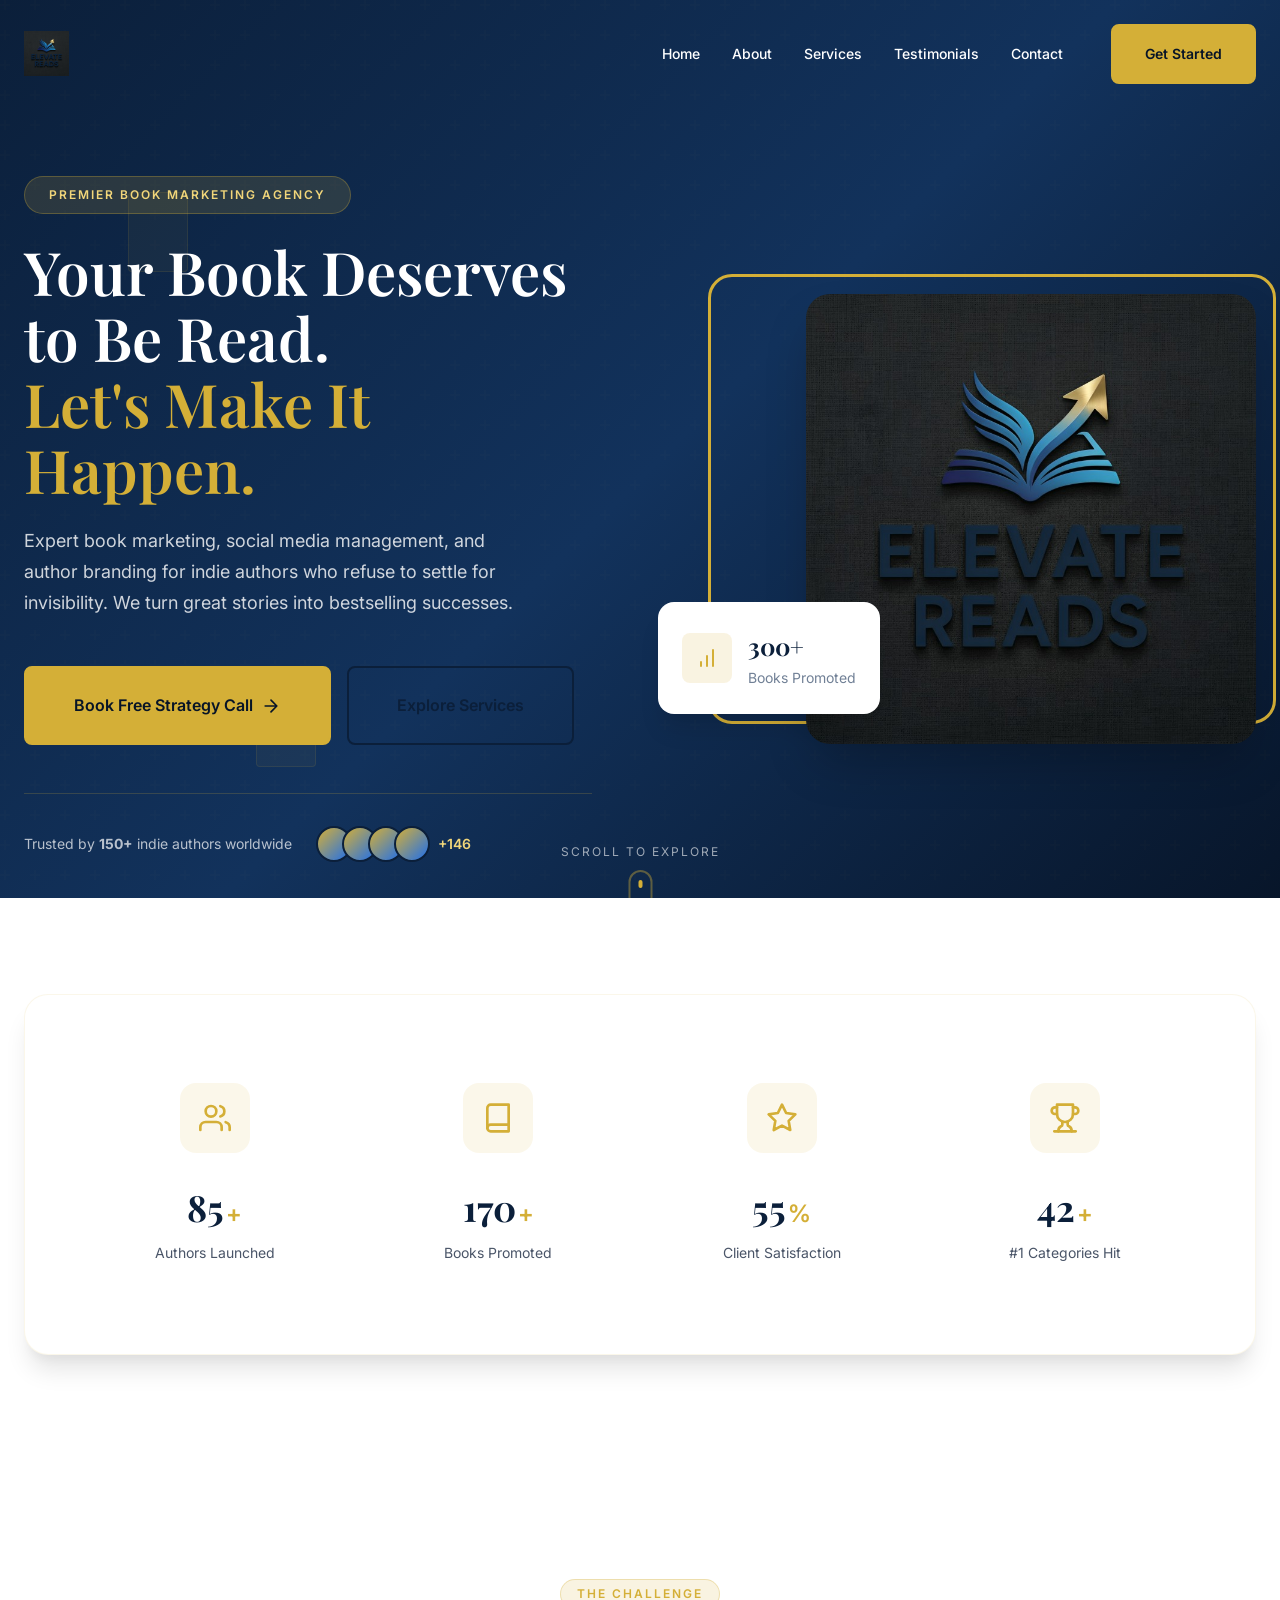
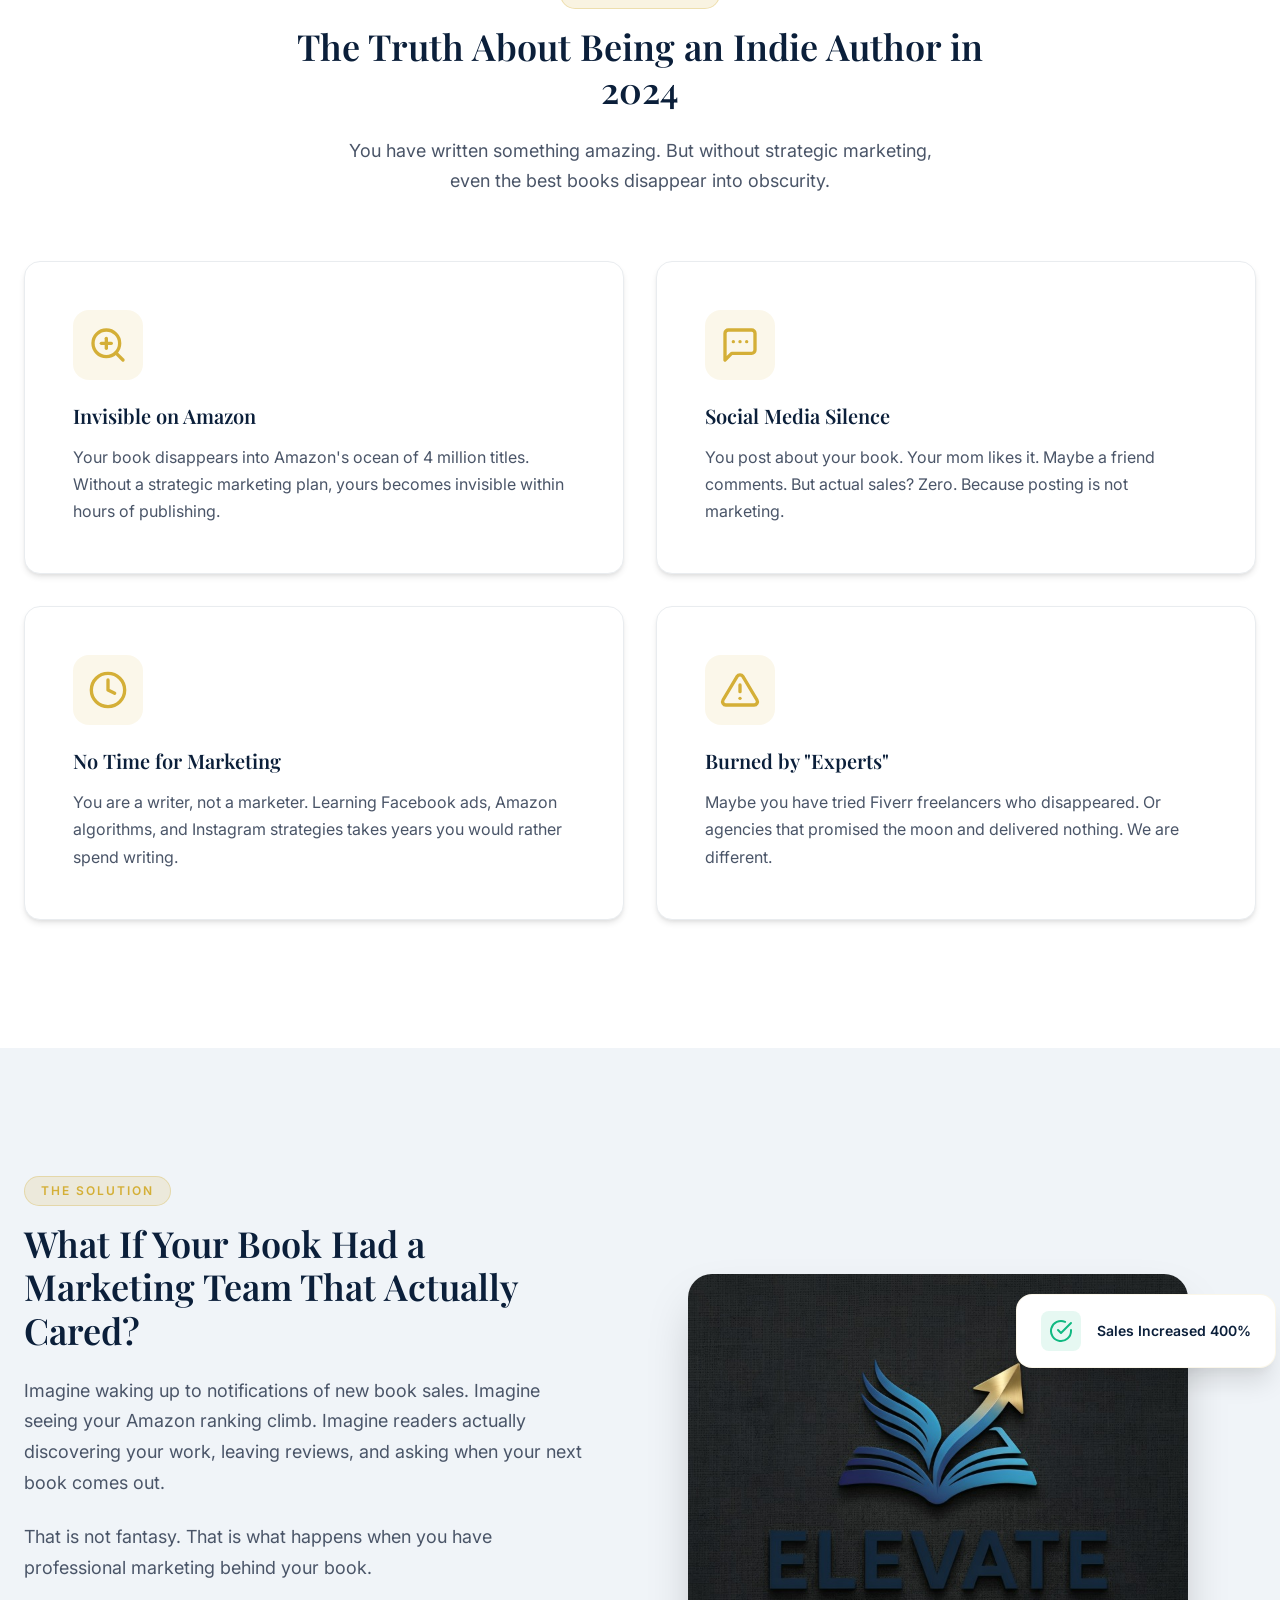
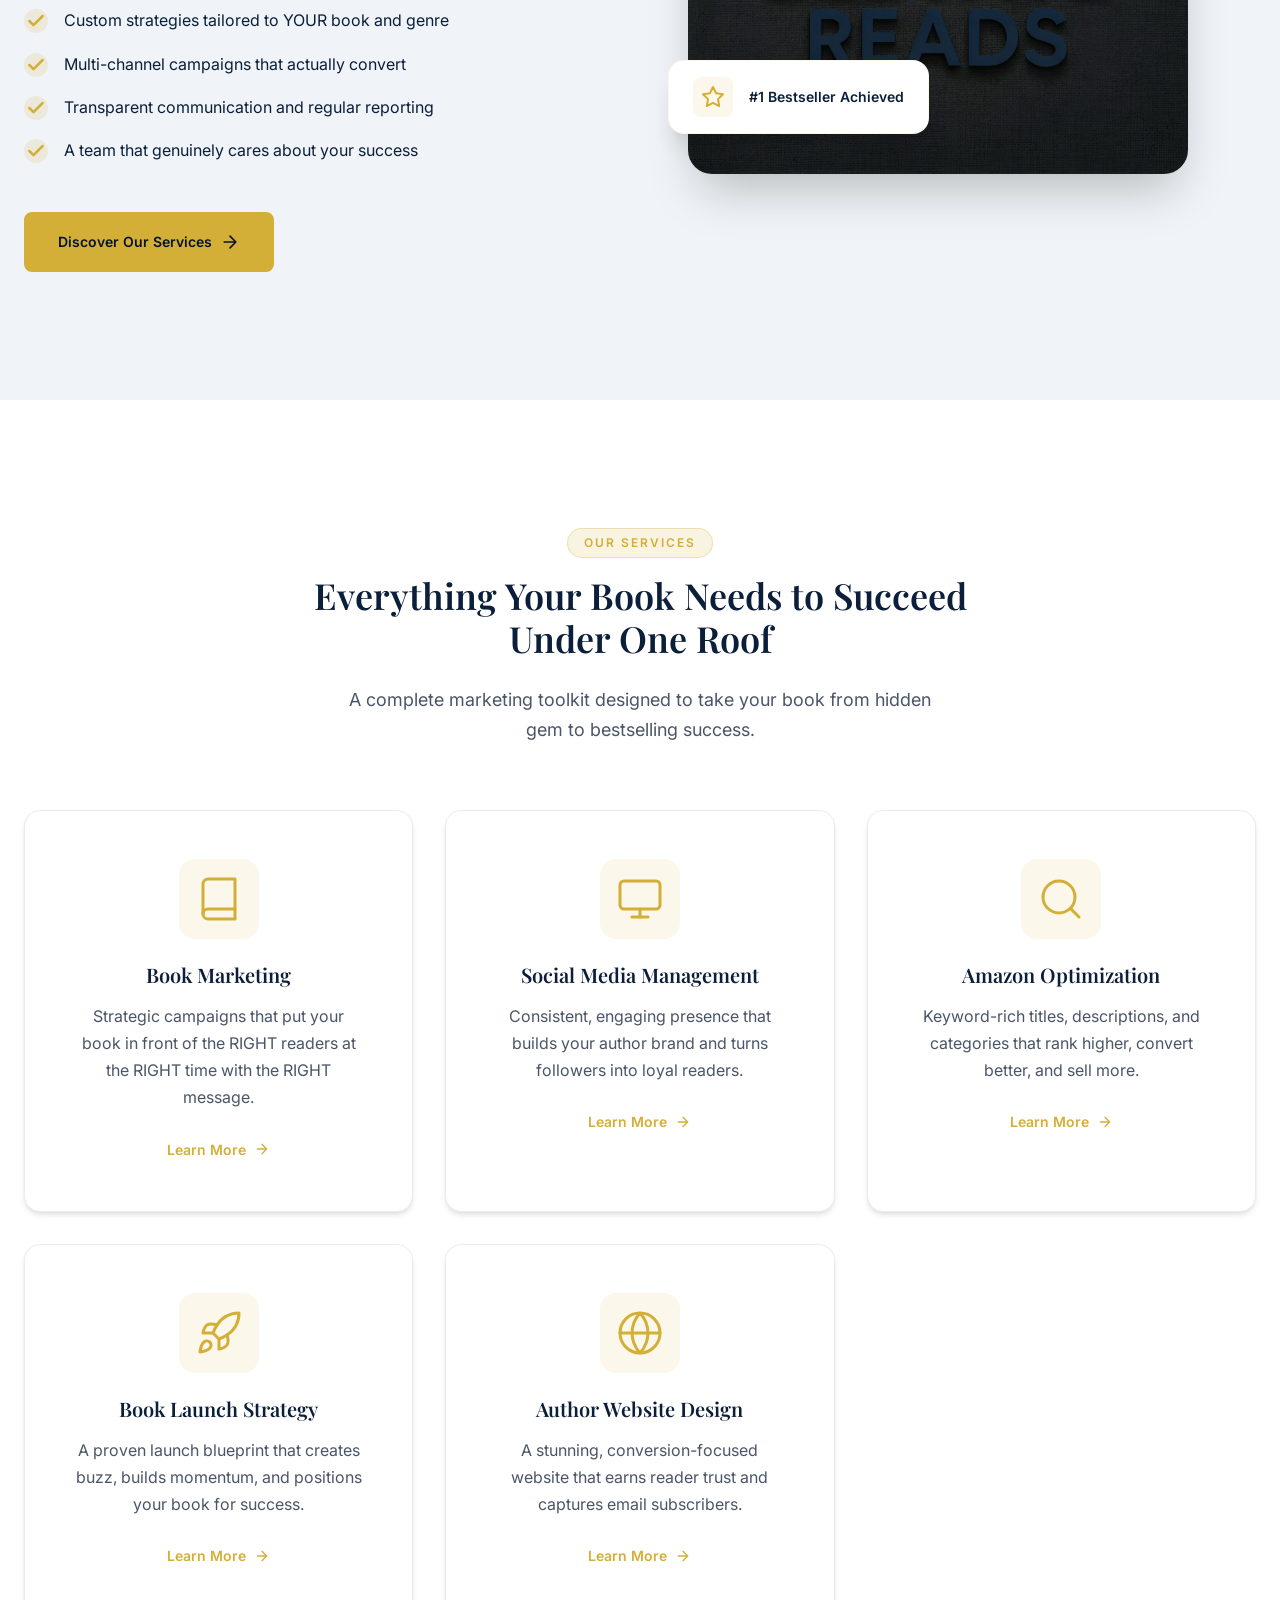
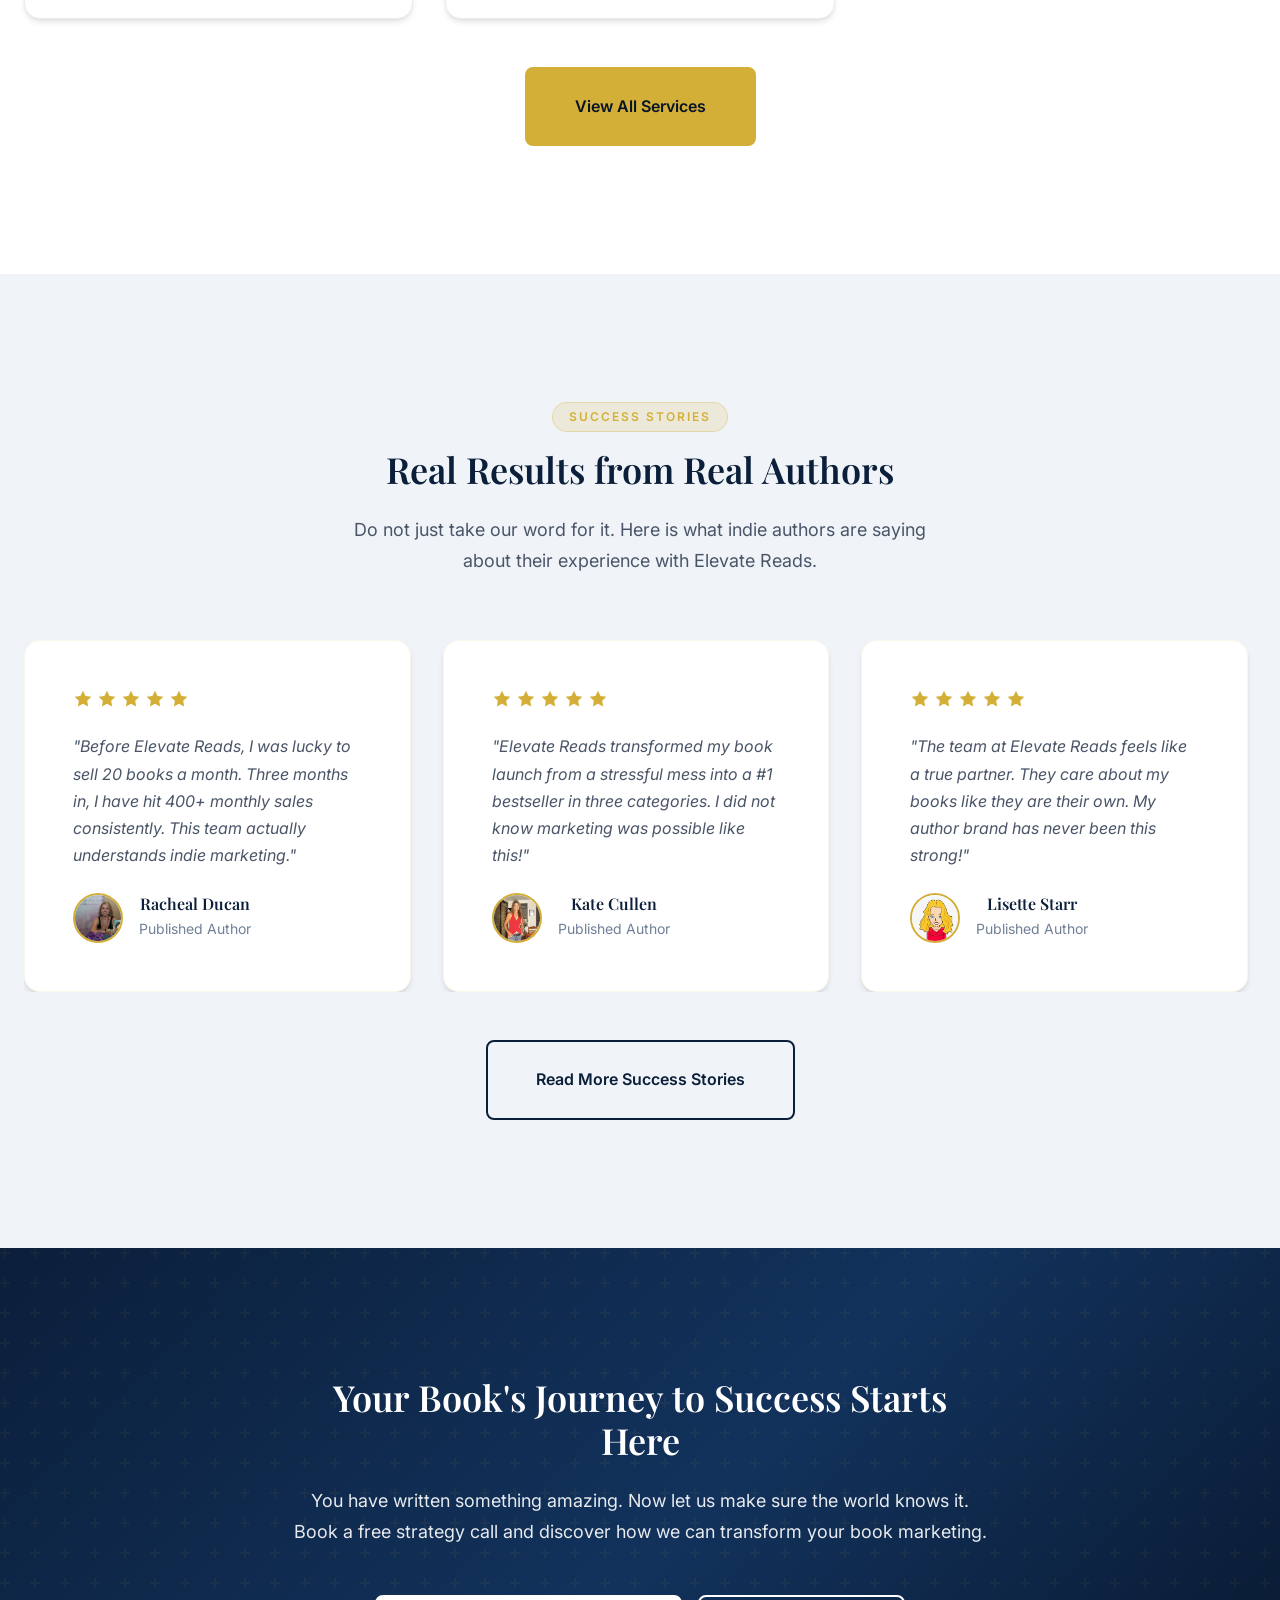
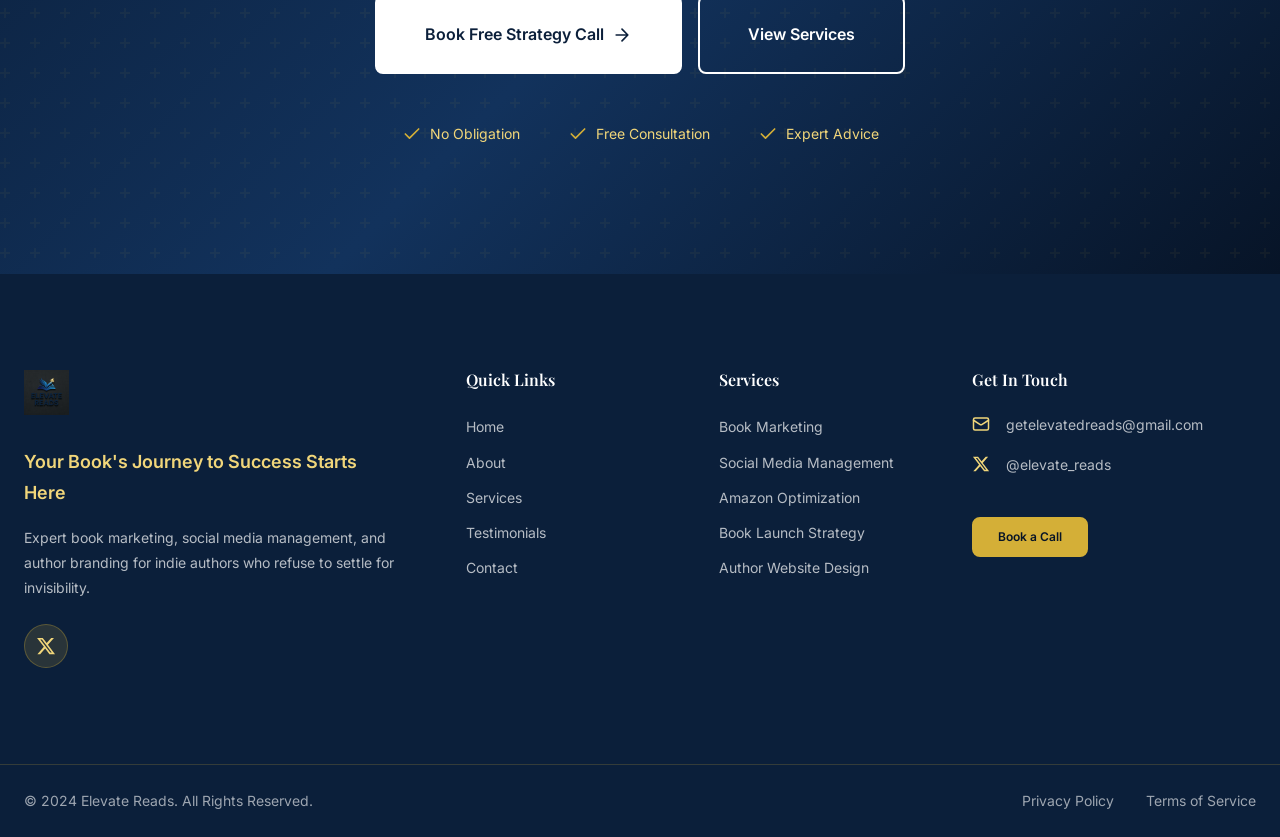
==== index.html @ ebb6717f "Add files via upload" ====
<!DOCTYPE html>
<html lang="en">
<head>
    <meta charset="UTF-8">
    <meta name="viewport" content="width=device-width, initial-scale=1.0">
    <meta name="description" content="Elevate Reads - Expert book marketing, social media management, and author branding for indie authors who refuse to settle for invisibility.">
    <meta name="keywords" content="book marketing, indie authors, author branding, book launch, Amazon optimization, social media for authors">
    <meta name="author" content="Elevate Reads">
    <meta property="og:title" content="Elevate Reads - Your Book Deserves to Be Read">
    <meta property="og:description" content="Expert book marketing services for indie authors. Transform your book from hidden gem to bestseller.">
    <meta property="og:type" content="website">
    <meta property="og:url" content="https://elevatereads.com">
    <title>Elevate Reads | Book Marketing for Indie Authors</title>
    <link rel="icon" type="image/x-icon" href="images/favicon.ico">
    <link rel="preconnect" href="https://fonts.googleapis.com">
    <link rel="preconnect" href="https://fonts.gstatic.com" crossorigin>
    <link href="https://fonts.googleapis.com/css2?family=Playfair+Display:wght@400;500;600;700&family=Inter:wght@300;400;500;600;700&display=swap" rel="stylesheet">
    <link href="https://unpkg.com/aos@2.3.1/dist/aos.css" rel="stylesheet">
    <link rel="stylesheet" href="css/styles.css">
</head>
<body>
    <!-- Preloader -->
    <div class="preloader" id="preloader">
        <div class="preloader-content">
            <div class="preloader-logo">
                <img src="images/ELEVATE_READS.png" alt="Elevate Reads">
            </div>
            <div class="preloader-spinner"></div>
            <p class="preloader-text">Elevating Your Story...</p>
        </div>
    </div>

    <!-- Navigation -->
    <nav class="navbar" id="navbar">
        <div class="nav-container">
            <a href="index.html" class="nav-logo">
                <img src="images/ELEVATE_READS.png" alt="Elevate Reads Logo">
            </a>
            <button class="nav-toggle" id="navToggle" aria-label="Toggle navigation">
                <span class="hamburger"></span>
            </button>
            <ul class="nav-menu" id="navMenu">
                <li class="nav-item"><a href="index.html" class="nav-link active">Home</a></li>
                <li class="nav-item"><a href="about.html" class="nav-link">About</a></li>
                <li class="nav-item"><a href="services.html" class="nav-link">Services</a></li>
                <li class="nav-item"><a href="testimonials.html" class="nav-link">Testimonials</a></li>
                <li class="nav-item"><a href="contact.html" class="nav-link">Contact</a></li>
                <li class="nav-item nav-cta">
                    <a href="contact.html" class="btn btn-primary">Get Started</a>
                </li>
            </ul>
        </div>
    </nav>

    <!-- Hero Section -->
    <section class="hero" id="hero">
        <div class="hero-background">
            <div class="hero-overlay"></div>
            <div class="floating-books">
                <div class="floating-book book-1"></div>
                <div class="floating-book book-2"></div>
                <div class="floating-book book-3"></div>
            </div>
        </div>
        <div class="container">
            <div class="hero-content">
                <div class="hero-text" data-aos="fade-right" data-aos-duration="1000">
                    <span class="hero-badge">Premier Book Marketing Agency</span>
                    <h1 class="hero-title">Your Book Deserves to Be Read.<br><span class="highlight">Let's Make It Happen.</span></h1>
                    <p class="hero-subtitle">Expert book marketing, social media management, and author branding for indie authors who refuse to settle for invisibility. We turn great stories into bestselling successes.</p>
                    <div class="hero-cta">
                        <a href="contact.html" class="btn btn-primary btn-lg">
                            <span>Book Free Strategy Call</span>
                            <svg xmlns="http://www.w3.org/2000/svg" width="20" height="20" viewBox="0 0 24 24" fill="none" stroke="currentColor" stroke-width="2" stroke-linecap="round" stroke-linejoin="round"><path d="M5 12h14M12 5l7 7-7 7"/></svg>
                        </a>
                        <a href="services.html" class="btn btn-outline btn-lg">Explore Services</a>
                    </div>
                    <div class="hero-trust">
                        <p>Trusted by <strong>150+</strong> indie authors worldwide</p>
                        <div class="trust-avatars">
                            <div class="trust-avatar"></div>
                            <div class="trust-avatar"></div>
                            <div class="trust-avatar"></div>
                            <div class="trust-avatar"></div>
                            <span class="trust-count">+146</span>
                        </div>
                    </div>
                </div>
                <div class="hero-image" data-aos="fade-left" data-aos-duration="1000" data-aos-delay="200">
                    <div class="hero-image-wrapper">
                        <img src="images/founder.jpg" alt="Elevate Reads Founder" class="founder-img">
                        <div class="hero-image-decoration"></div>
                        <div class="hero-stats-card">
                            <div class="stat-icon">
                                <svg xmlns="http://www.w3.org/2000/svg" width="24" height="24" viewBox="0 0 24 24" fill="none" stroke="currentColor" stroke-width="2" stroke-linecap="round" stroke-linejoin="round"><path d="M12 20V10M18 20V4M6 20v-4"/></svg>
                            </div>
                            <div class="stat-content">
                                <span class="stat-number">300+</span>
                                <span class="stat-label">Books Promoted</span>
                            </div>
                        </div>
                    </div>
                </div>
            </div>
        </div>
        <div class="hero-scroll">
            <a href="#stats" class="scroll-indicator">
                <span>Scroll to explore</span>
                <div class="scroll-arrow"></div>
            </a>
        </div>
    </section>

    <!-- Stats Section -->
    <section class="stats-section" id="stats">
        <div class="container">
            <div class="stats-grid">
                <div class="stat-item" data-aos="fade-up" data-aos-delay="0">
                    <div class="stat-icon-wrapper">
                        <svg xmlns="http://www.w3.org/2000/svg" width="32" height="32" viewBox="0 0 24 24" fill="none" stroke="currentColor" stroke-width="2" stroke-linecap="round" stroke-linejoin="round"><path d="M17 21v-2a4 4 0 0 0-4-4H5a4 4 0 0 0-4 4v2"></path><circle cx="9" cy="7" r="4"></circle><path d="M23 21v-2a4 4 0 0 0-3-3.87"></path><path d="M16 3.13a4 4 0 0 1 0 7.75"></path></svg>
                    </div>
                    <div class="stat-number-wrapper">
                        <span class="stat-number" data-count="150">0</span>
                        <span class="stat-suffix">+</span>
                    </div>
                    <span class="stat-label">Authors Launched</span>
                </div>
                <div class="stat-item" data-aos="fade-up" data-aos-delay="100">
                    <div class="stat-icon-wrapper">
                        <svg xmlns="http://www.w3.org/2000/svg" width="32" height="32" viewBox="0 0 24 24" fill="none" stroke="currentColor" stroke-width="2" stroke-linecap="round" stroke-linejoin="round"><path d="M4 19.5A2.5 2.5 0 0 1 6.5 17H20"></path><path d="M6.5 2H20v20H6.5A2.5 2.5 0 0 1 4 19.5v-15A2.5 2.5 0 0 1 6.5 2z"></path></svg>
                    </div>
                    <div class="stat-number-wrapper">
                        <span class="stat-number" data-count="300">0</span>
                        <span class="stat-suffix">+</span>
                    </div>
                    <span class="stat-label">Books Promoted</span>
                </div>
                <div class="stat-item" data-aos="fade-up" data-aos-delay="200">
                    <div class="stat-icon-wrapper">
                        <svg xmlns="http://www.w3.org/2000/svg" width="32" height="32" viewBox="0 0 24 24" fill="none" stroke="currentColor" stroke-width="2" stroke-linecap="round" stroke-linejoin="round"><polygon points="12 2 15.09 8.26 22 9.27 17 14.14 18.18 21.02 12 17.77 5.82 21.02 7 14.14 2 9.27 8.91 8.26 12 2"></polygon></svg>
                    </div>
                    <div class="stat-number-wrapper">
                        <span class="stat-number" data-count="98">0</span>
                        <span class="stat-suffix">%</span>
                    </div>
                    <span class="stat-label">Client Satisfaction</span>
                </div>
                <div class="stat-item" data-aos="fade-up" data-aos-delay="300">
                    <div class="stat-icon-wrapper">
                        <svg xmlns="http://www.w3.org/2000/svg" width="32" height="32" viewBox="0 0 24 24" fill="none" stroke="currentColor" stroke-width="2" stroke-linecap="round" stroke-linejoin="round"><path d="M6 9H4.5a2.5 2.5 0 0 1 0-5H6"></path><path d="M18 9h1.5a2.5 2.5 0 0 0 0-5H18"></path><path d="M4 22h16"></path><path d="M10 14.66V17c0 .55-.47.98-.97 1.21C7.85 18.75 7 20.24 7 22"></path><path d="M14 14.66V17c0 .55.47.98.97 1.21C16.15 18.75 17 20.24 17 22"></path><path d="M18 2H6v7a6 6 0 0 0 12 0V2Z"></path></svg>
                    </div>
                    <div class="stat-number-wrapper">
                        <span class="stat-number" data-count="75">0</span>
                        <span class="stat-suffix">+</span>
                    </div>
                    <span class="stat-label">#1 Categories Hit</span>
                </div>
            </div>
        </div>
    </section>

    <!-- Problem Section -->
    <section class="problem-section section-padding">
        <div class="container">
            <div class="section-header centered" data-aos="fade-up">
                <span class="section-badge">The Challenge</span>
                <h2 class="section-title">The Truth About Being an Indie Author in 2024</h2>
                <p class="section-subtitle">You have written something amazing. But without strategic marketing, even the best books disappear into obscurity.</p>
            </div>
            <div class="problems-grid">
                <div class="problem-card" data-aos="fade-up" data-aos-delay="0">
                    <div class="problem-icon">
                        <svg xmlns="http://www.w3.org/2000/svg" width="40" height="40" viewBox="0 0 24 24" fill="none" stroke="currentColor" stroke-width="2" stroke-linecap="round" stroke-linejoin="round"><circle cx="11" cy="11" r="8"></circle><path d="m21 21-4.3-4.3"></path><path d="M11 8v6"></path><path d="M8 11h6"></path></svg>
                    </div>
                    <h3>Invisible on Amazon</h3>
                    <p>Your book disappears into Amazon's ocean of 4 million titles. Without a strategic marketing plan, yours becomes invisible within hours of publishing.</p>
                </div>
                <div class="problem-card" data-aos="fade-up" data-aos-delay="100">
                    <div class="problem-icon">
                        <svg xmlns="http://www.w3.org/2000/svg" width="40" height="40" viewBox="0 0 24 24" fill="none" stroke="currentColor" stroke-width="2" stroke-linecap="round" stroke-linejoin="round"><path d="M21 15a2 2 0 0 1-2 2H7l-4 4V5a2 2 0 0 1 2-2h14a2 2 0 0 1 2 2z"></path><path d="M8 10h.01"></path><path d="M12 10h.01"></path><path d="M16 10h.01"></path></svg>
                    </div>
                    <h3>Social Media Silence</h3>
                    <p>You post about your book. Your mom likes it. Maybe a friend comments. But actual sales? Zero. Because posting is not marketing.</p>
                </div>
                <div class="problem-card" data-aos="fade-up" data-aos-delay="200">
                    <div class="problem-icon">
                        <svg xmlns="http://www.w3.org/2000/svg" width="40" height="40" viewBox="0 0 24 24" fill="none" stroke="currentColor" stroke-width="2" stroke-linecap="round" stroke-linejoin="round"><circle cx="12" cy="12" r="10"></circle><polyline points="12 6 12 12 16 14"></polyline></svg>
                    </div>
                    <h3>No Time for Marketing</h3>
                    <p>You are a writer, not a marketer. Learning Facebook ads, Amazon algorithms, and Instagram strategies takes years you would rather spend writing.</p>
                </div>
                <div class="problem-card" data-aos="fade-up" data-aos-delay="300">
                    <div class="problem-icon">
                        <svg xmlns="http://www.w3.org/2000/svg" width="40" height="40" viewBox="0 0 24 24" fill="none" stroke="currentColor" stroke-width="2" stroke-linecap="round" stroke-linejoin="round"><path d="M10.29 3.86 1.82 18a2 2 0 0 0 1.71 3h16.94a2 2 0 0 0 1.71-3L13.71 3.86a2 2 0 0 0-3.42 0z"></path><line x1="12" y1="9" x2="12" y2="13"></line><line x1="12" y1="17" x2="12.01" y2="17"></line></svg>
                    </div>
                    <h3>Burned by "Experts"</h3>
                    <p>Maybe you have tried Fiverr freelancers who disappeared. Or agencies that promised the moon and delivered nothing. We are different.</p>
                </div>
            </div>
        </div>
    </section>

    <!-- Solution Section -->
    <section class="solution-section section-padding">
        <div class="container">
            <div class="solution-wrapper">
                <div class="solution-content" data-aos="fade-right">
                    <span class="section-badge">The Solution</span>
                    <h2 class="section-title">What If Your Book Had a Marketing Team That Actually Cared?</h2>
                    <p class="solution-text">Imagine waking up to notifications of new book sales. Imagine seeing your Amazon ranking climb. Imagine readers actually discovering your work, leaving reviews, and asking when your next book comes out.</p>
                    <p class="solution-text">That is not fantasy. That is what happens when you have professional marketing behind your book.</p>
                    <ul class="solution-list">
                        <li>
                            <span class="check-icon">
                                <svg xmlns="http://www.w3.org/2000/svg" width="20" height="20" viewBox="0 0 24 24" fill="none" stroke="currentColor" stroke-width="3" stroke-linecap="round" stroke-linejoin="round"><polyline points="20 6 9 17 4 12"></polyline></svg>
                            </span>
                            Custom strategies tailored to YOUR book and genre
                        </li>
                        <li>
                            <span class="check-icon">
                                <svg xmlns="http://www.w3.org/2000/svg" width="20" height="20" viewBox="0 0 24 24" fill="none" stroke="currentColor" stroke-width="3" stroke-linecap="round" stroke-linejoin="round"><polyline points="20 6 9 17 4 12"></polyline></svg>
                            </span>
                            Multi-channel campaigns that actually convert
                        </li>
                        <li>
                            <span class="check-icon">
                                <svg xmlns="http://www.w3.org/2000/svg" width="20" height="20" viewBox="0 0 24 24" fill="none" stroke="currentColor" stroke-width="3" stroke-linecap="round" stroke-linejoin="round"><polyline points="20 6 9 17 4 12"></polyline></svg>
                            </span>
                            Transparent communication and regular reporting
                        </li>
                        <li>
                            <span class="check-icon">
                                <svg xmlns="http://www.w3.org/2000/svg" width="20" height="20" viewBox="0 0 24 24" fill="none" stroke="currentColor" stroke-width="3" stroke-linecap="round" stroke-linejoin="round"><polyline points="20 6 9 17 4 12"></polyline></svg>
                            </span>
                            A team that genuinely cares about your success
                        </li>
                    </ul>
                    <a href="services.html" class="btn btn-primary">
                        <span>Discover Our Services</span>
                        <svg xmlns="http://www.w3.org/2000/svg" width="20" height="20" viewBox="0 0 24 24" fill="none" stroke="currentColor" stroke-width="2" stroke-linecap="round" stroke-linejoin="round"><path d="M5 12h14M12 5l7 7-7 7"/></svg>
                    </a>
                </div>
                <div class="solution-image" data-aos="fade-left">
                    <div class="solution-image-wrapper">
                        <img src="images/founder.jpg" alt="Elevate Reads Team" class="founder-img-solution">
                        <div class="solution-card card-1">
                            <div class="card-icon success">
                                <svg xmlns="http://www.w3.org/2000/svg" width="24" height="24" viewBox="0 0 24 24" fill="none" stroke="currentColor" stroke-width="2" stroke-linecap="round" stroke-linejoin="round"><path d="M22 11.08V12a10 10 0 1 1-5.93-9.14"></path><polyline points="22 4 12 14.01 9 11.01"></polyline></svg>
                            </div>
                            <span>Sales Increased 400%</span>
                        </div>
                        <div class="solution-card card-2">
                            <div class="card-icon">
                                <svg xmlns="http://www.w3.org/2000/svg" width="24" height="24" viewBox="0 0 24 24" fill="none" stroke="currentColor" stroke-width="2" stroke-linecap="round" stroke-linejoin="round"><polygon points="12 2 15.09 8.26 22 9.27 17 14.14 18.18 21.02 12 17.77 5.82 21.02 7 14.14 2 9.27 8.91 8.26 12 2"></polygon></svg>
                            </div>
                            <span>#1 Bestseller Achieved</span>
                        </div>
                    </div>
                </div>
            </div>
        </div>
    </section>

    <!-- Services Preview -->
    <section class="services-preview section-padding">
        <div class="container">
            <div class="section-header centered" data-aos="fade-up">
                <span class="section-badge">Our Services</span>
                <h2 class="section-title">Everything Your Book Needs to Succeed Under One Roof</h2>
                <p class="section-subtitle">A complete marketing toolkit designed to take your book from hidden gem to bestselling success.</p>
            </div>
            <div class="services-grid">
                <div class="service-card" data-aos="fade-up" data-aos-delay="0">
                    <div class="service-icon">
                        <svg xmlns="http://www.w3.org/2000/svg" width="48" height="48" viewBox="0 0 24 24" fill="none" stroke="currentColor" stroke-width="1.5" stroke-linecap="round" stroke-linejoin="round"><path d="M4 19.5A2.5 2.5 0 0 1 6.5 17H20"></path><path d="M6.5 2H20v20H6.5A2.5 2.5 0 0 1 4 19.5v-15A2.5 2.5 0 0 1 6.5 2z"></path></svg>
                    </div>
                    <h3>Book Marketing</h3>
                    <p>Strategic campaigns that put your book in front of the RIGHT readers at the RIGHT time with the RIGHT message.</p>
                    <a href="services.html#book-marketing" class="service-link">
                        Learn More
                        <svg xmlns="http://www.w3.org/2000/svg" width="16" height="16" viewBox="0 0 24 24" fill="none" stroke="currentColor" stroke-width="2" stroke-linecap="round" stroke-linejoin="round"><path d="M5 12h14M12 5l7 7-7 7"/></svg>
                    </a>
                </div>
                <div class="service-card" data-aos="fade-up" data-aos-delay="100">
                    <div class="service-icon">
                        <svg xmlns="http://www.w3.org/2000/svg" width="48" height="48" viewBox="0 0 24 24" fill="none" stroke="currentColor" stroke-width="1.5" stroke-linecap="round" stroke-linejoin="round"><rect x="2" y="3" width="20" height="14" rx="2" ry="2"></rect><line x1="8" y1="21" x2="16" y2="21"></line><line x1="12" y1="17" x2="12" y2="21"></line></svg>
                    </div>
                    <h3>Social Media Management</h3>
                    <p>Consistent, engaging presence that builds your author brand and turns followers into loyal readers.</p>
                    <a href="services.html#social-media" class="service-link">
                        Learn More
                        <svg xmlns="http://www.w3.org/2000/svg" width="16" height="16" viewBox="0 0 24 24" fill="none" stroke="currentColor" stroke-width="2" stroke-linecap="round" stroke-linejoin="round"><path d="M5 12h14M12 5l7 7-7 7"/></svg>
                    </a>
                </div>
                <div class="service-card" data-aos="fade-up" data-aos-delay="200">
                    <div class="service-icon">
                        <svg xmlns="http://www.w3.org/2000/svg" width="48" height="48" viewBox="0 0 24 24" fill="none" stroke="currentColor" stroke-width="1.5" stroke-linecap="round" stroke-linejoin="round"><circle cx="11" cy="11" r="8"></circle><path d="m21 21-4.3-4.3"></path></svg>
                    </div>
                    <h3>Amazon Optimization</h3>
                    <p>Keyword-rich titles, descriptions, and categories that rank higher, convert better, and sell more.</p>
                    <a href="services.html#amazon-optimization" class="service-link">
                        Learn More
                        <svg xmlns="http://www.w3.org/2000/svg" width="16" height="16" viewBox="0 0 24 24" fill="none" stroke="currentColor" stroke-width="2" stroke-linecap="round" stroke-linejoin="round"><path d="M5 12h14M12 5l7 7-7 7"/></svg>
                    </a>
                </div>
                <div class="service-card" data-aos="fade-up" data-aos-delay="300">
                    <div class="service-icon">
                        <svg xmlns="http://www.w3.org/2000/svg" width="48" height="48" viewBox="0 0 24 24" fill="none" stroke="currentColor" stroke-width="1.5" stroke-linecap="round" stroke-linejoin="round"><path d="M4.5 16.5c-1.5 1.26-2 5-2 5s3.74-.5 5-2c.71-.84.7-2.13-.09-2.91a2.18 2.18 0 0 0-2.91-.09z"></path><path d="m12 15-3-3a22 22 0 0 1 2-3.95A12.88 12.88 0 0 1 22 2c0 2.72-.78 7.5-6 11a22.35 22.35 0 0 1-4 2z"></path><path d="M9 12H4s.55-3.03 2-4c1.62-1.08 5 0 5 0"></path><path d="M12 15v5s3.03-.55 4-2c1.08-1.62 0-5 0-5"></path></svg>
                    </div>
                    <h3>Book Launch Strategy</h3>
                    <p>A proven launch blueprint that creates buzz, builds momentum, and positions your book for success.</p>
                    <a href="services.html#book-launch" class="service-link">
                        Learn More
                        <svg xmlns="http://www.w3.org/2000/svg" width="16" height="16" viewBox="0 0 24 24" fill="none" stroke="currentColor" stroke-width="2" stroke-linecap="round" stroke-linejoin="round"><path d="M5 12h14M12 5l7 7-7 7"/></svg>
                    </a>
                </div>
                <div class="service-card" data-aos="fade-up" data-aos-delay="400">
                    <div class="service-icon">
                        <svg xmlns="http://www.w3.org/2000/svg" width="48" height="48" viewBox="0 0 24 24" fill="none" stroke="currentColor" stroke-width="1.5" stroke-linecap="round" stroke-linejoin="round"><circle cx="12" cy="12" r="10"></circle><line x1="2" y1="12" x2="22" y2="12"></line><path d="M12 2a15.3 15.3 0 0 1 4 10 15.3 15.3 0 0 1-4 10 15.3 15.3 0 0 1-4-10 15.3 15.3 0 0 1 4-10z"></path></svg>
                    </div>
                    <h3>Author Website Design</h3>
                    <p>A stunning, conversion-focused website that earns reader trust and captures email subscribers.</p>
                    <a href="services.html#website-design" class="service-link">
                        Learn More
                        <svg xmlns="http://www.w3.org/2000/svg" width="16" height="16" viewBox="0 0 24 24" fill="none" stroke="currentColor" stroke-width="2" stroke-linecap="round" stroke-linejoin="round"><path d="M5 12h14M12 5l7 7-7 7"/></svg>
                    </a>
                </div>
            </div>
            <div class="services-cta" data-aos="fade-up">
                <a href="services.html" class="btn btn-primary btn-lg">View All Services</a>
            </div>
        </div>
    </section>

    <!-- Testimonial Preview -->
    <section class="testimonial-preview section-padding">
        <div class="container">
            <div class="section-header centered" data-aos="fade-up">
                <span class="section-badge">Success Stories</span>
                <h2 class="section-title">Real Results from Real Authors</h2>
                <p class="section-subtitle">Do not just take our word for it. Here is what indie authors are saying about their experience with Elevate Reads.</p>
            </div>
            <div class="testimonial-slider" data-aos="fade-up">
                <div class="testimonial-track">
                    <div class="testimonial-card">
                        <div class="testimonial-rating">
                            <svg xmlns="http://www.w3.org/2000/svg" width="20" height="20" viewBox="0 0 24 24" fill="currentColor"><polygon points="12 2 15.09 8.26 22 9.27 17 14.14 18.18 21.02 12 17.77 5.82 21.02 7 14.14 2 9.27 8.91 8.26 12 2"></polygon></svg>
                            <svg xmlns="http://www.w3.org/2000/svg" width="20" height="20" viewBox="0 0 24 24" fill="currentColor"><polygon points="12 2 15.09 8.26 22 9.27 17 14.14 18.18 21.02 12 17.77 5.82 21.02 7 14.14 2 9.27 8.91 8.26 12 2"></polygon></svg>
                            <svg xmlns="http://www.w3.org/2000/svg" width="20" height="20" viewBox="0 0 24 24" fill="currentColor"><polygon points="12 2 15.09 8.26 22 9.27 17 14.14 18.18 21.02 12 17.77 5.82 21.02 7 14.14 2 9.27 8.91 8.26 12 2"></polygon></svg>
                            <svg xmlns="http://www.w3.org/2000/svg" width="20" height="20" viewBox="0 0 24 24" fill="currentColor"><polygon points="12 2 15.09 8.26 22 9.27 17 14.14 18.18 21.02 12 17.77 5.82 21.02 7 14.14 2 9.27 8.91 8.26 12 2"></polygon></svg>
                            <svg xmlns="http://www.w3.org/2000/svg" width="20" height="20" viewBox="0 0 24 24" fill="currentColor"><polygon points="12 2 15.09 8.26 22 9.27 17 14.14 18.18 21.02 12 17.77 5.82 21.02 7 14.14 2 9.27 8.91 8.26 12 2"></polygon></svg>
                        </div>
                        <p class="testimonial-text">"Before Elevate Reads, I was lucky to sell 20 books a month. Three months in, I have hit 400+ monthly sales consistently. This team actually understands indie marketing."</p>
                        <div class="testimonial-author">
                            <div class="author-avatar">
                                <img src="images/recheal-ducan.jpg" alt="Racheal Ducan">
                            </div>
                            <div class="author-info">
                                <h4>Racheal Ducan</h4>
                                <span>Published Author</span>
                            </div>
                        </div>
                    </div>
                    <div class="testimonial-card">
                        <div class="testimonial-rating">
                            <svg xmlns="http://www.w3.org/2000/svg" width="20" height="20" viewBox="0 0 24 24" fill="currentColor"><polygon points="12 2 15.09 8.26 22 9.27 17 14.14 18.18 21.02 12 17.77 5.82 21.02 7 14.14 2 9.27 8.91 8.26 12 2"></polygon></svg>
                            <svg xmlns="http://www.w3.org/2000/svg" width="20" height="20" viewBox="0 0 24 24" fill="currentColor"><polygon points="12 2 15.09 8.26 22 9.27 17 14.14 18.18 21.02 12 17.77 5.82 21.02 7 14.14 2 9.27 8.91 8.26 12 2"></polygon></svg>
                            <svg xmlns="http://www.w3.org/2000/svg" width="20" height="20" viewBox="0 0 24 24" fill="currentColor"><polygon points="12 2 15.09 8.26 22 9.27 17 14.14 18.18 21.02 12 17.77 5.82 21.02 7 14.14 2 9.27 8.91 8.26 12 2"></polygon></svg>
                            <svg xmlns="http://www.w3.org/2000/svg" width="20" height="20" viewBox="0 0 24 24" fill="currentColor"><polygon points="12 2 15.09 8.26 22 9.27 17 14.14 18.18 21.02 12 17.77 5.82 21.02 7 14.14 2 9.27 8.91 8.26 12 2"></polygon></svg>
                            <svg xmlns="http://www.w3.org/2000/svg" width="20" height="20" viewBox="0 0 24 24" fill="currentColor"><polygon points="12 2 15.09 8.26 22 9.27 17 14.14 18.18 21.02 12 17.77 5.82 21.02 7 14.14 2 9.27 8.91 8.26 12 2"></polygon></svg>
                        </div>
                        <p class="testimonial-text">"Elevate Reads transformed my book launch from a stressful mess into a #1 bestseller in three categories. I did not know marketing was possible like this!"</p>
                        <div class="testimonial-author">
                            <div class="author-avatar">
                                <img src="images/kate.webp" alt="Kate Cullen">
                            </div>
                            <div class="author-info">
                                <h4>Kate Cullen</h4>
                                <span>Published Author</span>
                            </div>
                        </div>
                    </div>
                    <div class="testimonial-card">
                        <div class="testimonial-rating">
                            <svg xmlns="http://www.w3.org/2000/svg" width="20" height="20" viewBox="0 0 24 24" fill="currentColor"><polygon points="12 2 15.09 8.26 22 9.27 17 14.14 18.18 21.02 12 17.77 5.82 21.02 7 14.14 2 9.27 8.91 8.26 12 2"></polygon></svg>
                            <svg xmlns="http://www.w3.org/2000/svg" width="20" height="20" viewBox="0 0 24 24" fill="currentColor"><polygon points="12 2 15.09 8.26 22 9.27 17 14.14 18.18 21.02 12 17.77 5.82 21.02 7 14.14 2 9.27 8.91 8.26 12 2"></polygon></svg>
                            <svg xmlns="http://www.w3.org/2000/svg" width="20" height="20" viewBox="0 0 24 24" fill="currentColor"><polygon points="12 2 15.09 8.26 22 9.27 17 14.14 18.18 21.02 12 17.77 5.82 21.02 7 14.14 2 9.27 8.91 8.26 12 2"></polygon></svg>
                            <svg xmlns="http://www.w3.org/2000/svg" width="20" height="20" viewBox="0 0 24 24" fill="currentColor"><polygon points="12 2 15.09 8.26 22 9.27 17 14.14 18.18 21.02 12 17.77 5.82 21.02 7 14.14 2 9.27 8.91 8.26 12 2"></polygon></svg>
                            <svg xmlns="http://www.w3.org/2000/svg" width="20" height="20" viewBox="0 0 24 24" fill="currentColor"><polygon points="12 2 15.09 8.26 22 9.27 17 14.14 18.18 21.02 12 17.77 5.82 21.02 7 14.14 2 9.27 8.91 8.26 12 2"></polygon></svg>
                        </div>
                        <p class="testimonial-text">"The team at Elevate Reads feels like a true partner. They care about my books like they are their own. My author brand has never been this strong!"</p>
                        <div class="testimonial-author">
                            <div class="author-avatar">
                                <img src="images/lisette-starr.webp" alt="Lisette Starr">
                            </div>
                            <div class="author-info">
                                <h4>Lisette Starr</h4>
                                <span>Published Author</span>
                            </div>
                        </div>
                    </div>
                </div>
            </div>
            <div class="testimonial-cta" data-aos="fade-up">
                <a href="testimonials.html" class="btn btn-outline btn-lg">Read More Success Stories</a>
            </div>
        </div>
    </section>

    <!-- CTA Section -->
    <section class="cta-section">
        <div class="cta-background">
            <div class="cta-overlay"></div>
        </div>
        <div class="container">
            <div class="cta-content" data-aos="zoom-in">
                <h2>Your Book's Journey to Success Starts Here</h2>
                <p>You have written something amazing. Now let us make sure the world knows it. Book a free strategy call and discover how we can transform your book marketing.</p>
                <div class="cta-buttons">
                    <a href="contact.html" class="btn btn-white btn-lg">
                        <span>Book Free Strategy Call</span>
                        <svg xmlns="http://www.w3.org/2000/svg" width="20" height="20" viewBox="0 0 24 24" fill="none" stroke="currentColor" stroke-width="2" stroke-linecap="round" stroke-linejoin="round"><path d="M5 12h14M12 5l7 7-7 7"/></svg>
                    </a>
                    <a href="services.html" class="btn btn-outline-white btn-lg">View Services</a>
                </div>
                <div class="cta-trust">
                    <div class="trust-item">
                        <svg xmlns="http://www.w3.org/2000/svg" width="20" height="20" viewBox="0 0 24 24" fill="none" stroke="currentColor" stroke-width="2" stroke-linecap="round" stroke-linejoin="round"><polyline points="20 6 9 17 4 12"></polyline></svg>
                        <span>No Obligation</span>
                    </div>
                    <div class="trust-item">
                        <svg xmlns="http://www.w3.org/2000/svg" width="20" height="20" viewBox="0 0 24 24" fill="none" stroke="currentColor" stroke-width="2" stroke-linecap="round" stroke-linejoin="round"><polyline points="20 6 9 17 4 12"></polyline></svg>
                        <span>Free Consultation</span>
                    </div>
                    <div class="trust-item">
                        <svg xmlns="http://www.w3.org/2000/svg" width="20" height="20" viewBox="0 0 24 24" fill="none" stroke="currentColor" stroke-width="2" stroke-linecap="round" stroke-linejoin="round"><polyline points="20 6 9 17 4 12"></polyline></svg>
                        <span>Expert Advice</span>
                    </div>
                </div>
            </div>
        </div>
    </section>

    <!-- Footer -->
    <footer class="footer">
        <div class="footer-top">
            <div class="container">
                <div class="footer-grid">
                    <div class="footer-brand">
                        <a href="index.html" class="footer-logo">
                            <img src="images/ELEVATE_READS.png" alt="Elevate Reads">
                        </a>
                        <p class="footer-tagline">Your Book's Journey to Success Starts Here</p>
                        <p class="footer-description">Expert book marketing, social media management, and author branding for indie authors who refuse to settle for invisibility.</p>
                        <div class="footer-social">
                            <a href="https://x.com/elevate_reads" target="_blank" rel="noopener noreferrer" class="social-link" aria-label="Follow us on X">
                                <svg xmlns="http://www.w3.org/2000/svg" width="20" height="20" viewBox="0 0 24 24" fill="currentColor"><path d="M18.244 2.25h3.308l-7.227 8.26 8.502 11.24H16.17l-5.214-6.817L4.99 21.75H1.68l7.73-8.835L1.254 2.25H8.08l4.713 6.231zm-1.161 17.52h1.833L7.084 4.126H5.117z"/></svg>
                            </a>
                        </div>
                    </div>
                    <div class="footer-links">
                        <h4>Quick Links</h4>
                        <ul>
                            <li><a href="index.html">Home</a></li>
                            <li><a href="about.html">About</a></li>
                            <li><a href="services.html">Services</a></li>
                            <li><a href="testimonials.html">Testimonials</a></li>
                            <li><a href="contact.html">Contact</a></li>
                        </ul>
                    </div>
                    <div class="footer-links">
                        <h4>Services</h4>
                        <ul>
                            <li><a href="services.html#book-marketing">Book Marketing</a></li>
                            <li><a href="services.html#social-media">Social Media Management</a></li>
                            <li><a href="services.html#amazon-optimization">Amazon Optimization</a></li>
                            <li><a href="services.html#book-launch">Book Launch Strategy</a></li>
                            <li><a href="services.html#website-design">Author Website Design</a></li>
                        </ul>
                    </div>
                    <div class="footer-contact">
                        <h4>Get In Touch</h4>
                        <ul>
                            <li>
                                <svg xmlns="http://www.w3.org/2000/svg" width="18" height="18" viewBox="0 0 24 24" fill="none" stroke="currentColor" stroke-width="2" stroke-linecap="round" stroke-linejoin="round"><rect width="20" height="16" x="2" y="4" rx="2"/><path d="m22 7-8.97 5.7a1.94 1.94 0 0 1-2.06 0L2 7"/></svg>
                                <a href="mailto:getelevatedreads@gmail.com">getelevatedreads@gmail.com</a>
                            </li>
                            <li>
                                <svg xmlns="http://www.w3.org/2000/svg" width="18" height="18" viewBox="0 0 24 24" fill="currentColor"><path d="M18.244 2.25h3.308l-7.227 8.26 8.502 11.24H16.17l-5.214-6.817L4.99 21.75H1.68l7.73-8.835L1.254 2.25H8.08l4.713 6.231zm-1.161 17.52h1.833L7.084 4.126H5.117z"/></svg>
                                <a href="https://x.com/elevate_reads" target="_blank" rel="noopener noreferrer">@elevate_reads</a>
                            </li>
                        </ul>
                        <a href="contact.html" class="btn btn-primary btn-sm footer-cta">Book a Call</a>
                    </div>
                </div>
            </div>
        </div>
        <div class="footer-bottom">
            <div class="container">
                <div class="footer-bottom-content">
                    <p>&copy; 2024 Elevate Reads. All Rights Reserved.</p>
                    <div class="footer-bottom-links">
                        <a href="#">Privacy Policy</a>
                        <a href="#">Terms of Service</a>
                    </div>
                </div>
            </div>
        </div>
    </footer>

    <!-- Scripts -->
    <script src="https://unpkg.com/aos@2.3.1/dist/aos.js"></script>
    <script src="js/main.js"></script>
</body>
</html>
---- css/styles.css ----
/* =====================================================
   ELEVATE READS - COMPLETE STYLESHEET
   Premium Book Marketing Agency Website
   Updated Color Scheme: Navy & Gold
   ===================================================== */

/* =====================================================
   CSS VARIABLES & ROOT SETTINGS
   ===================================================== */
:root {
    /* Primary Colors */
    --primary: #0b1f3a;
    --primary-light: #12325c;
    --primary-dark: #071427;
    
    /* Accent Colors */
    --accent: #d4af37;
    --accent-light: #f1d67a;
    --accent-dark: #a8892a;
    
    /* Secondary Colors */
    --secondary: #1f6feb;
    --secondary-light: #4c8df5;
    --secondary-dark: #1558c7;
    
    /* Gold/Premium Accent */
    --gold: #d4af37;
    --gold-light: #f1d67a;
    --gold-dark: #a8892a;
    
    /* Neutral Colors */
    --white: #ffffff;
    --off-white: #f8f9fa;
    --light-gray: #e9ecef;
    --gray: #6c757d;
    --dark-gray: #343a40;
    --black: #000000;
    
    /* Text Colors */
    --text-primary: #0b1f3a;
    --text-secondary: #4a5568;
    --text-muted: #718096;
    --text-light: #a0aec0;
    
    /* Background Colors */
    --bg-primary: #ffffff;
    --bg-secondary: #f0f4f8;
    --bg-dark: #050b18;
    --bg-card: #0f172a;
    --bg-gradient: linear-gradient(135deg, #0b1f3a 0%, #12325c 50%, #071427 100%);
    --bg-gradient-gold: linear-gradient(135deg, #d4af37 0%, #f1d67a 50%, #a8892a 100%);
    
    /* Typography */
    --font-heading: 'Playfair Display', Georgia, serif;
    --font-body: 'Inter', -apple-system, BlinkMacSystemFont, 'Segoe UI', Roboto, sans-serif;
    
    /* Font Sizes */
    --text-xs: 0.75rem;
    --text-sm: 0.875rem;
    --text-base: 1rem;
    --text-lg: 1.125rem;
    --text-xl: 1.25rem;
    --text-2xl: 1.5rem;
    --text-3xl: 1.875rem;
    --text-4xl: 2.25rem;
    --text-5xl: 3rem;
    --text-6xl: 3.75rem;
    --text-7xl: 4.5rem;
    
    /* Spacing */
    --spacing-xs: 0.25rem;
    --spacing-sm: 0.5rem;
    --spacing-md: 1rem;
    --spacing-lg: 1.5rem;
    --spacing-xl: 2rem;
    --spacing-2xl: 3rem;
    --spacing-3xl: 4rem;
    --spacing-4xl: 6rem;
    --spacing-5xl: 8rem;
    
    /* Border Radius */
    --radius-sm: 0.25rem;
    --radius-md: 0.5rem;
    --radius-lg: 1rem;
    --radius-xl: 1.5rem;
    --radius-full: 9999px;
    
    /* Shadows */
    --shadow-sm: 0 1px 2px 0 rgba(0, 0, 0, 0.05);
    --shadow-md: 0 4px 6px -1px rgba(0, 0, 0, 0.1), 0 2px 4px -1px rgba(0, 0, 0, 0.06);
    --shadow-lg: 0 10px 15px -3px rgba(0, 0, 0, 0.1), 0 4px 6px -2px rgba(0, 0, 0, 0.05);
    --shadow-xl: 0 20px 25px -5px rgba(0, 0, 0, 0.1), 0 10px 10px -5px rgba(0, 0, 0, 0.04);
    --shadow-2xl: 0 25px 50px -12px rgba(0, 0, 0, 0.25);
    --shadow-gold: 0 10px 30px -5px rgba(212, 175, 55, 0.3);
    
    /* Transitions */
    --transition-fast: 0.15s ease;
    --transition-base: 0.3s ease;
    --transition-slow: 0.5s ease;
    --transition-bounce: 0.5s cubic-bezier(0.68, -0.55, 0.265, 1.55);
    
    /* Z-Index */
    --z-dropdown: 100;
    --z-sticky: 200;
    --z-fixed: 300;
    --z-modal-backdrop: 400;
    --z-modal: 500;
    --z-tooltip: 600;
    --z-preloader: 9999;
}

/* =====================================================
   RESET & BASE STYLES
   ===================================================== */
*,
*::before,
*::after {
    margin: 0;
    padding: 0;
    box-sizing: border-box;
}

html {
    scroll-behavior: smooth;
    font-size: 16px;
    -webkit-font-smoothing: antialiased;
    -moz-osx-font-smoothing: grayscale;
}

body {
    font-family: var(--font-body);
    font-size: var(--text-base);
    line-height: 1.7;
    color: var(--text-primary);
    background-color: var(--bg-primary);
    overflow-x: hidden;
}

body.no-scroll {
    overflow: hidden;
}

img {
    max-width: 100%;
    height: auto;
    display: block;
}

a {
    text-decoration: none;
    color: inherit;
    transition: var(--transition-base);
}

button {
    font-family: inherit;
    cursor: pointer;
    border: none;
    background: none;
}

ul, ol {
    list-style: none;
}

input, textarea, select {
    font-family: inherit;
    font-size: inherit;
}

/* =====================================================
   PRELOADER
   ===================================================== */
.preloader {
    position: fixed;
    top: 0;
    left: 0;
    width: 100%;
    height: 100%;
    background: var(--bg-gradient);
    display: flex;
    align-items: center;
    justify-content: center;
    z-index: var(--z-preloader);
    transition: opacity 0.5s ease, visibility 0.5s ease;
}

.preloader.hidden {
    opacity: 0;
    visibility: hidden;
}

.preloader-content {
    text-align: center;
}

.preloader-logo {
    margin-bottom: var(--spacing-xl);
}

.preloader-logo img {
    height: 60px;
    width: auto;
}

.preloader-spinner {
    width: 50px;
    height: 50px;
    border: 3px solid rgba(255, 255, 255, 0.2);
    border-top-color: var(--accent);
    border-radius: 50%;
    animation: spin 1s linear infinite;
    margin: 0 auto var(--spacing-lg);
}

@keyframes spin {
    to {
        transform: rotate(360deg);
    }
}

.preloader-text {
    color: var(--white);
    font-size: var(--text-sm);
    letter-spacing: 2px;
    text-transform: uppercase;
    opacity: 0.8;
}

/* =====================================================
   CONTAINER
   ===================================================== */
.container {
    width: 100%;
    max-width: 1280px;
    margin: 0 auto;
    padding: 0 var(--spacing-lg);
}

@media (max-width: 768px) {
    .container {
        padding: 0 var(--spacing-md);
    }
}

/* =====================================================
   NAVBAR
   ===================================================== */
.navbar {
    position: fixed;
    top: 0;
    left: 0;
    width: 100%;
    z-index: var(--z-fixed);
    padding: var(--spacing-lg) 0;
    transition: var(--transition-base);
}

.navbar.scrolled {
    background: rgba(255, 255, 255, 0.98);
    backdrop-filter: blur(20px);
    box-shadow: var(--shadow-md);
    padding: var(--spacing-md) 0;
}

.nav-container {
    display: flex;
    align-items: center;
    justify-content: space-between;
    max-width: 1280px;
    margin: 0 auto;
    padding: 0 var(--spacing-lg);
}

.nav-logo img {
    height: 45px;
    width: auto;
    transition: var(--transition-base);
}

.nav-menu {
    display: flex;
    align-items: center;
    gap: var(--spacing-xl);
}

.nav-link {
    font-size: var(--text-sm);
    font-weight: 500;
    color: var(--white);
    position: relative;
    padding: var(--spacing-sm) 0;
}

.navbar.scrolled .nav-link {
    color: var(--text-primary);
}

.nav-link::after {
    content: '';
    position: absolute;
    bottom: 0;
    left: 0;
    width: 0;
    height: 2px;
    background: var(--accent);
    transition: var(--transition-base);
}

.nav-link:hover::after,
.nav-link.active::after {
    width: 100%;
}

.nav-link:hover {
    color: var(--accent);
}

.navbar.scrolled .nav-link:hover {
    color: var(--accent);
}

.nav-cta {
    margin-left: var(--spacing-md);
}

.nav-toggle {
    display: none;
    width: 30px;
    height: 24px;
    position: relative;
    z-index: var(--z-fixed);
}

.hamburger {
    position: absolute;
    top: 50%;
    left: 0;
    width: 100%;
    height: 2px;
    background: var(--white);
    transform: translateY(-50%);
    transition: var(--transition-base);
}

.navbar.scrolled .hamburger {
    background: var(--text-primary);
}

.hamburger::before,
.hamburger::after {
    content: '';
    position: absolute;
    left: 0;
    width: 100%;
    height: 2px;
    background: inherit;
    transition: var(--transition-base);
}

.hamburger::before {
    top: -8px;
}

.hamburger::after {
    bottom: -8px;
}

.nav-toggle.active .hamburger {
    background: transparent;
}

.nav-toggle.active .hamburger::before {
    top: 0;
    transform: rotate(45deg);
    background: var(--white);
}

.nav-toggle.active .hamburger::after {
    bottom: 0;
    transform: rotate(-45deg);
    background: var(--white);
}

/* Mobile Navigation */
@media (max-width: 991px) {
    .nav-toggle {
        display: block;
    }
    
    .nav-menu {
        position: fixed;
        top: 0;
        right: -100%;
        width: 100%;
        max-width: 400px;
        height: 100vh;
        background: var(--bg-gradient);
        flex-direction: column;
        justify-content: center;
        gap: var(--spacing-lg);
        transition: var(--transition-base);
        padding: var(--spacing-2xl);
    }
    
    .nav-menu.active {
        right: 0;
    }
    
    .nav-link {
        color: var(--white) !important;
        font-size: var(--text-xl);
    }
    
    .nav-link:hover {
        color: var(--accent) !important;
    }
    
    .nav-cta {
        margin-left: 0;
        margin-top: var(--spacing-lg);
    }
}

/* =====================================================
   BUTTONS
   ===================================================== */
.btn {
    display: inline-flex;
    align-items: center;
    justify-content: center;
    gap: var(--spacing-sm);
    padding: var(--spacing-md) var(--spacing-xl);
    font-size: var(--text-sm);
    font-weight: 600;
    border-radius: var(--radius-md);
    transition: var(--transition-base);
    cursor: pointer;
    border: 2px solid transparent;
    white-space: nowrap;
}

.btn-sm {
    padding: var(--spacing-sm) var(--spacing-lg);
    font-size: var(--text-xs);
}

.btn-lg {
    padding: var(--spacing-lg) var(--spacing-2xl);
    font-size: var(--text-base);
}

.btn-full {
    width: 100%;
}

.btn-primary {
    background: var(--accent);
    color: var(--primary-dark);
    border-color: var(--accent);
}

.btn-primary:hover {
    background: var(--accent-light);
    border-color: var(--accent-light);
    transform: translateY(-2px);
    box-shadow: var(--shadow-gold);
}

.btn-outline {
    background: transparent;
    color: var(--text-primary);
    border-color: var(--text-primary);
}

.btn-outline:hover {
    background: var(--text-primary);
    color: var(--white);
}

.btn-white {
    background: var(--white);
    color: var(--primary);
    border-color: var(--white);
}

.btn-white:hover {
    background: var(--accent);
    border-color: var(--accent);
    color: var(--primary-dark);
    transform: translateY(-2px);
    box-shadow: var(--shadow-gold);
}

.btn-outline-white {
    background: transparent;
    color: var(--white);
    border-color: var(--white);
}

.btn-outline-white:hover {
    background: var(--white);
    color: var(--primary);
}

.btn-gold {
    background: linear-gradient(135deg, var(--accent) 0%, var(--accent-light) 100%);
    color: var(--primary-dark);
    border: none;
    position: relative;
    overflow: hidden;
}

.btn-gold::before {
    content: '';
    position: absolute;
    top: 0;
    left: -100%;
    width: 100%;
    height: 100%;
    background: linear-gradient(90deg, transparent, rgba(255, 255, 255, 0.3), transparent);
    transition: var(--transition-slow);
}

.btn-gold:hover::before {
    left: 100%;
}

.btn-gold:hover {
    transform: translateY(-2px);
    box-shadow: var(--shadow-gold);
}

/* =====================================================
   TYPOGRAPHY
   ===================================================== */
h1, h2, h3, h4, h5, h6 {
    font-family: var(--font-heading);
    font-weight: 600;
    line-height: 1.2;
    color: var(--text-primary);
}

h1 { font-size: var(--text-5xl); }
h2 { font-size: var(--text-4xl); }
h3 { font-size: var(--text-2xl); }
h4 { font-size: var(--text-xl); }
h5 { font-size: var(--text-lg); }
h6 { font-size: var(--text-base); }

@media (max-width: 768px) {
    h1 { font-size: var(--text-4xl); }
    h2 { font-size: var(--text-3xl); }
    h3 { font-size: var(--text-xl); }
}

.highlight {
    color: var(--accent);
}

.text-gradient {
    background: linear-gradient(135deg, var(--accent) 0%, var(--accent-light) 100%);
    -webkit-background-clip: text;
    -webkit-text-fill-color: transparent;
    background-clip: text;
}

/* =====================================================
   SECTION STYLES
   ===================================================== */
.section-padding {
    padding: var(--spacing-5xl) 0;
}

@media (max-width: 768px) {
    .section-padding {
        padding: var(--spacing-4xl) 0;
    }
}

.section-header {
    margin-bottom: var(--spacing-3xl);
}

.section-header.centered {
    text-align: center;
    max-width: 700px;
    margin-left: auto;
    margin-right: auto;
}

.section-header.light h2,
.section-header.light p {
    color: var(--white);
}

.section-badge {
    display: inline-block;
    padding: var(--spacing-xs) var(--spacing-md);
    background: rgba(212, 175, 55, 0.15);
    color: var(--accent);
    font-size: var(--text-xs);
    font-weight: 600;
    text-transform: uppercase;
    letter-spacing: 2px;
    border-radius: var(--radius-full);
    margin-bottom: var(--spacing-md);
    border: 1px solid rgba(212, 175, 55, 0.3);
}

.section-badge.light {
    background: rgba(212, 175, 55, 0.2);
    color: var(--accent-light);
    border-color: rgba(212, 175, 55, 0.4);
}

.section-title {
    margin-bottom: var(--spacing-lg);
}

.section-subtitle {
    font-size: var(--text-lg);
    color: var(--text-secondary);
    max-width: 600px;
}

.section-header.centered .section-subtitle {
    margin-left: auto;
    margin-right: auto;
}

.bg-light {
    background-color: var(--bg-secondary);
}

.bg-dark {
    background: var(--bg-gradient);
}

.bg-gradient {
    background: var(--bg-gradient);
}

/* =====================================================
   HERO SECTION
   ===================================================== */
.hero {
    position: relative;
    min-height: 100vh;
    display: flex;
    align-items: center;
    padding: calc(80px + var(--spacing-4xl)) 0 var(--spacing-4xl);
    overflow: hidden;
}

.hero-background {
    position: absolute;
    top: 0;
    left: 0;
    width: 100%;
    height: 100%;
    background: var(--bg-gradient);
    z-index: -2;
}

.hero-overlay {
    position: absolute;
    top: 0;
    left: 0;
    width: 100%;
    height: 100%;
    background: url("data:image/svg+xml,%3Csvg width='60' height='60' viewBox='0 0 60 60' xmlns='http://www.w3.org/2000/svg'%3E%3Cg fill='none' fill-rule='evenodd'%3E%3Cg fill='%23d4af37' fill-opacity='0.03'%3E%3Cpath d='M36 34v-4h-2v4h-4v2h4v4h2v-4h4v-2h-4zm0-30V0h-2v4h-4v2h4v4h2V6h4V4h-4zM6 34v-4H4v4H0v2h4v4h2v-4h4v-2H6zM6 4V0H4v4H0v2h4v4h2V6h4V4H6z'/%3E%3C/g%3E%3C/g%3E%3C/svg%3E");
    opacity: 0.5;
}

.floating-books {
    position: absolute;
    top: 0;
    left: 0;
    width: 100%;
    height: 100%;
    pointer-events: none;
}

.floating-book {
    position: absolute;
    width: 60px;
    height: 80px;
    background: rgba(212, 175, 55, 0.05);
    border-radius: var(--radius-sm);
    animation: float 20s infinite ease-in-out;
    border: 1px solid rgba(212, 175, 55, 0.1);
}

.book-1 {
    top: 20%;
    left: 10%;
    animation-delay: 0s;
}

.book-2 {
    top: 60%;
    right: 15%;
    animation-delay: -7s;
}

.book-3 {
    bottom: 20%;
    left: 20%;
    animation-delay: -14s;
}

@keyframes float {
    0%, 100% {
        transform: translateY(0) rotate(0deg);
    }
    25% {
        transform: translateY(-20px) rotate(5deg);
    }
    50% {
        transform: translateY(0) rotate(0deg);
    }
    75% {
        transform: translateY(20px) rotate(-5deg);
    }
}

.hero-content {
    display: grid;
    grid-template-columns: 1fr 1fr;
    gap: var(--spacing-4xl);
    align-items: center;
}

.hero-text {
    color: var(--white);
}

.hero-badge {
    display: inline-block;
    padding: var(--spacing-sm) var(--spacing-lg);
    background: rgba(212, 175, 55, 0.15);
    color: var(--accent-light);
    font-size: var(--text-xs);
    font-weight: 600;
    text-transform: uppercase;
    letter-spacing: 2px;
    border-radius: var(--radius-full);
    margin-bottom: var(--spacing-lg);
    border: 1px solid rgba(212, 175, 55, 0.3);
}

.hero-title {
    font-size: var(--text-6xl);
    color: var(--white);
    margin-bottom: var(--spacing-lg);
    line-height: 1.1;
}

.hero-title .highlight {
    color: var(--accent);
}

.hero-subtitle {
    font-size: var(--text-lg);
    color: rgba(255, 255, 255, 0.8);
    margin-bottom: var(--spacing-2xl);
    max-width: 500px;
}

.hero-cta {
    display: flex;
    gap: var(--spacing-md);
    margin-bottom: var(--spacing-2xl);
    flex-wrap: wrap;
}

.hero-trust {
    display: flex;
    align-items: center;
    gap: var(--spacing-lg);
    padding-top: var(--spacing-xl);
    border-top: 1px solid rgba(212, 175, 55, 0.2);
}

.hero-trust p {
    font-size: var(--text-sm);
    color: rgba(255, 255, 255, 0.7);
}

.trust-avatars {
    display: flex;
    align-items: center;
}

.trust-avatar {
    width: 36px;
    height: 36px;
    border-radius: 50%;
    background: linear-gradient(135deg, var(--accent), var(--secondary));
    border: 2px solid var(--primary);
    margin-left: -10px;
}

.trust-avatar:first-child {
    margin-left: 0;
}

.trust-count {
    margin-left: var(--spacing-sm);
    font-size: var(--text-sm);
    color: var(--accent-light);
    font-weight: 600;
}

.hero-image {
    position: relative;
}

.hero-image-wrapper {
    position: relative;
}

.founder-img {
    width: 100%;
    max-width: 450px;
    height: auto;
    border-radius: var(--radius-xl);
    box-shadow: var(--shadow-2xl);
    margin-left: auto;
}

.hero-image-decoration {
    position: absolute;
    top: -20px;
    right: -20px;
    width: 100%;
    height: 100%;
    border: 3px solid var(--accent);
    border-radius: var(--radius-xl);
    z-index: -1;
}

.hero-stats-card {
    position: absolute;
    bottom: 30px;
    left: -30px;
    background: var(--white);
    padding: var(--spacing-lg);
    border-radius: var(--radius-lg);
    box-shadow: var(--shadow-xl);
    display: flex;
    align-items: center;
    gap: var(--spacing-md);
    animation: pulse 2s infinite;
}

@keyframes pulse {
    0%, 100% {
        transform: scale(1);
    }
    50% {
        transform: scale(1.02);
    }
}

.stat-icon {
    width: 50px;
    height: 50px;
    background: rgba(212, 175, 55, 0.15);
    border-radius: var(--radius-md);
    display: flex;
    align-items: center;
    justify-content: center;
    color: var(--accent);
}

.stat-content {
    display: flex;
    flex-direction: column;
}

.stat-number {
    font-size: var(--text-2xl);
    font-weight: 700;
    color: var(--text-primary);
    font-family: var(--font-heading);
}

.stat-label {
    font-size: var(--text-sm);
    color: var(--text-muted);
}

.hero-scroll {
    position: absolute;
    bottom: var(--spacing-2xl);
    left: 50%;
    transform: translateX(-50%);
}

.scroll-indicator {
    display: flex;
    flex-direction: column;
    align-items: center;
    gap: var(--spacing-sm);
    color: rgba(255, 255, 255, 0.6);
    font-size: var(--text-xs);
    text-transform: uppercase;
    letter-spacing: 2px;
}

.scroll-arrow {
    width: 24px;
    height: 40px;
    border: 2px solid rgba(212, 175, 55, 0.4);
    border-radius: var(--radius-full);
    position: relative;
}

.scroll-arrow::before {
    content: '';
    position: absolute;
    top: 8px;
    left: 50%;
    transform: translateX(-50%);
    width: 4px;
    height: 8px;
    background: var(--accent);
    border-radius: var(--radius-full);
    animation: scrollDown 2s infinite;
}

@keyframes scrollDown {
    0% {
        opacity: 1;
        transform: translateX(-50%) translateY(0);
    }
    100% {
        opacity: 0;
        transform: translateX(-50%) translateY(15px);
    }
}

@media (max-width: 991px) {
    .hero-content {
        grid-template-columns: 1fr;
        text-align: center;
    }
    
    .hero-title {
        font-size: var(--text-4xl);
    }
    
    .hero-subtitle {
        margin-left: auto;
        margin-right: auto;
    }
    
    .hero-cta {
        justify-content: center;
    }
    
    .hero-trust {
        justify-content: center;
        flex-direction: column;
    }
    
    .hero-image {
        display: none;
    }
}

/* =====================================================
   STATS SECTION
   ===================================================== */
.stats-section {
    padding: var(--spacing-4xl) 0;
    background: var(--white);
    position: relative;
    margin-top: -60px;
    z-index: 10;
}

.stats-grid {
    display: grid;
    grid-template-columns: repeat(4, 1fr);
    gap: var(--spacing-xl);
    background: var(--white);
    padding: var(--spacing-3xl);
    border-radius: var(--radius-xl);
    box-shadow: var(--shadow-xl);
    border: 1px solid rgba(212, 175, 55, 0.1);
}

.stat-item {
    text-align: center;
    padding: var(--spacing-lg);
}

.stat-icon-wrapper {
    width: 70px;
    height: 70px;
    background: rgba(212, 175, 55, 0.1);
    border-radius: var(--radius-lg);
    display: flex;
    align-items: center;
    justify-content: center;
    margin: 0 auto var(--spacing-lg);
    color: var(--accent);
}

.stat-number-wrapper {
    display: flex;
    align-items: baseline;
    justify-content: center;
    gap: 2px;
}

.stat-item .stat-number {
    font-size: var(--text-4xl);
    font-weight: 700;
    color: var(--text-primary);
    font-family: var(--font-heading);
}

.stat-suffix {
    font-size: var(--text-2xl);
    font-weight: 600;
    color: var(--accent);
}

.stat-item .stat-label {
    font-size: var(--text-sm);
    color: var(--text-secondary);
    margin-top: var(--spacing-sm);
}

@media (max-width: 991px) {
    .stats-grid {
        grid-template-columns: repeat(2, 1fr);
    }
}

@media (max-width: 576px) {
    .stats-grid {
        grid-template-columns: 1fr;
    }
}

/* =====================================================
   PROBLEM SECTION
   ===================================================== */
.problems-grid {
    display: grid;
    grid-template-columns: repeat(2, 1fr);
    gap: var(--spacing-xl);
}

.problem-card {
    background: var(--white);
    padding: var(--spacing-2xl);
    border-radius: var(--radius-lg);
    box-shadow: var(--shadow-md);
    transition: var(--transition-base);
    border: 1px solid var(--light-gray);
}

.problem-card:hover {
    transform: translateY(-5px);
    box-shadow: var(--shadow-xl);
    border-color: var(--accent);
}

.problem-icon {
    width: 70px;
    height: 70px;
    background: rgba(212, 175, 55, 0.1);
    border-radius: var(--radius-lg);
    display: flex;
    align-items: center;
    justify-content: center;
    margin-bottom: var(--spacing-lg);
    color: var(--accent);
}

.problem-card h3 {
    margin-bottom: var(--spacing-md);
    font-size: var(--text-xl);
}

.problem-card p {
    color: var(--text-secondary);
}

@media (max-width: 768px) {
    .problems-grid {
        grid-template-columns: 1fr;
    }
}

/* =====================================================
   SOLUTION SECTION
   ===================================================== */
.solution-section {
    background: var(--bg-secondary);
}

.solution-wrapper {
    display: grid;
    grid-template-columns: 1fr 1fr;
    gap: var(--spacing-4xl);
    align-items: center;
}

.solution-text {
    font-size: var(--text-lg);
    color: var(--text-secondary);
    margin-bottom: var(--spacing-lg);
}

.solution-list {
    margin-bottom: var(--spacing-2xl);
}

.solution-list li {
    display: flex;
    align-items: flex-start;
    gap: var(--spacing-md);
    margin-bottom: var(--spacing-md);
    font-size: var(--text-base);
}

.check-icon {
    width: 24px;
    height: 24px;
    background: rgba(212, 175, 55, 0.15);
    border-radius: 50%;
    display: flex;
    align-items: center;
    justify-content: center;
    color: var(--accent);
    flex-shrink: 0;
    margin-top: 2px;
}

.solution-image-wrapper {
    position: relative;
}

.founder-img-solution {
    width: 100%;
    max-width: 500px;
    border-radius: var(--radius-xl);
    box-shadow: var(--shadow-2xl);
}

.solution-card {
    position: absolute;
    background: var(--white);
    padding: var(--spacing-md) var(--spacing-lg);
    border-radius: var(--radius-lg);
    box-shadow: var(--shadow-xl);
    display: flex;
    align-items: center;
    gap: var(--spacing-md);
    border: 1px solid rgba(212, 175, 55, 0.1);
}

.solution-card.card-1 {
    top: 20px;
    right: -20px;
}

.solution-card.card-2 {
    bottom: 40px;
    left: -20px;
}

.card-icon {
    width: 40px;
    height: 40px;
    background: rgba(212, 175, 55, 0.1);
    border-radius: var(--radius-md);
    display: flex;
    align-items: center;
    justify-content: center;
    color: var(--accent);
}

.card-icon.success {
    background: rgba(16, 185, 129, 0.1);
    color: #10b981;
}

.solution-card span {
    font-weight: 600;
    font-size: var(--text-sm);
}

@media (max-width: 991px) {
    .solution-wrapper {
        grid-template-columns: 1fr;
    }
    
    .solution-image {
        order: -1;
    }
    
    .solution-image-wrapper {
        max-width: 400px;
        margin: 0 auto;
    }
}

/* =====================================================
   SERVICES PREVIEW
   ===================================================== */
.services-grid {
    display: grid;
    grid-template-columns: repeat(3, 1fr);
    gap: var(--spacing-xl);
    margin-bottom: var(--spacing-2xl);
}

.service-card {
    background: var(--white);
    padding: var(--spacing-2xl);
    border-radius: var(--radius-lg);
    box-shadow: var(--shadow-md);
    transition: var(--transition-base);
    border: 1px solid var(--light-gray);
    text-align: center;
}

.service-card:hover {
    transform: translateY(-5px);
    box-shadow: var(--shadow-xl);
    border-color: var(--accent);
}

.service-icon {
    width: 80px;
    height: 80px;
    background: rgba(212, 175, 55, 0.1);
    border-radius: var(--radius-lg);
    display: flex;
    align-items: center;
    justify-content: center;
    margin: 0 auto var(--spacing-lg);
    color: var(--accent);
    transition: var(--transition-base);
}

.service-card:hover .service-icon {
    background: var(--accent);
    color: var(--primary-dark);
}

.service-card h3 {
    margin-bottom: var(--spacing-md);
    font-size: var(--text-xl);
}

.service-card p {
    color: var(--text-secondary);
    margin-bottom: var(--spacing-lg);
}

.service-link {
    display: inline-flex;
    align-items: center;
    gap: var(--spacing-sm);
    color: var(--accent);
    font-weight: 600;
    font-size: var(--text-sm);
}

.service-link:hover {
    gap: var(--spacing-md);
    color: var(--accent-dark);
}

.services-cta {
    text-align: center;
}

@media (max-width: 991px) {
    .services-grid {
        grid-template-columns: repeat(2, 1fr);
    }
}

@media (max-width: 576px) {
    .services-grid {
        grid-template-columns: 1fr;
    }
}

/* =====================================================
   TESTIMONIAL PREVIEW
   ===================================================== */
.testimonial-preview {
    background: var(--bg-secondary);
}

.testimonial-slider {
    overflow: hidden;
    margin-bottom: var(--spacing-2xl);
}

.testimonial-track {
    display: flex;
    gap: var(--spacing-xl);
}

.testimonial-card {
    flex: 0 0 calc(33.333% - var(--spacing-lg));
    background: var(--white);
    padding: var(--spacing-2xl);
    border-radius: var(--radius-lg);
    box-shadow: var(--shadow-md);
    border: 1px solid rgba(212, 175, 55, 0.1);
}

.testimonial-rating {
    display: flex;
    gap: var(--spacing-xs);
    color: var(--gold);
    margin-bottom: var(--spacing-lg);
}

.testimonial-text {
    font-size: var(--text-base);
    color: var(--text-secondary);
    margin-bottom: var(--spacing-lg);
    font-style: italic;
}

.testimonial-author {
    display: flex;
    align-items: center;
    gap: var(--spacing-md);
}

.author-avatar {
    width: 50px;
    height: 50px;
    border-radius: 50%;
    overflow: hidden;
    border: 2px solid var(--accent);
}

.author-avatar img {
    width: 100%;
    height: 100%;
    object-fit: cover;
}

.author-info h4 {
    font-size: var(--text-base);
    margin-bottom: 2px;
}

.author-info span {
    font-size: var(--text-sm);
    color: var(--text-muted);
}

.testimonial-cta {
    text-align: center;
}

@media (max-width: 991px) {
    .testimonial-card {
        flex: 0 0 calc(50% - var(--spacing-md));
    }
}

@media (max-width: 576px) {
    .testimonial-track {
        flex-direction: column;
    }
    
    .testimonial-card {
        flex: 1;
    }
}

/* =====================================================
   CTA SECTION
   ===================================================== */
.cta-section {
    position: relative;
    padding: var(--spacing-5xl) 0;
    overflow: hidden;
}

.cta-background {
    position: absolute;
    top: 0;
    left: 0;
    width: 100%;
    height: 100%;
    background: var(--bg-gradient);
    z-index: -1;
}

.cta-overlay {
    position: absolute;
    top: 0;
    left: 0;
    width: 100%;
    height: 100%;
    background: url("data:image/svg+xml,%3Csvg width='60' height='60' viewBox='0 0 60 60' xmlns='http://www.w3.org/2000/svg'%3E%3Cg fill='none' fill-rule='evenodd'%3E%3Cg fill='%23d4af37' fill-opacity='0.05'%3E%3Cpath d='M36 34v-4h-2v4h-4v2h4v4h2v-4h4v-2h-4zm0-30V0h-2v4h-4v2h4v4h2V6h4V4h-4zM6 34v-4H4v4H0v2h4v4h2v-4h4v-2H6zM6 4V0H4v4H0v2h4v4h2V6h4V4H6z'/%3E%3C/g%3E%3C/g%3E%3C/svg%3E");
}

.cta-content {
    text-align: center;
    max-width: 700px;
    margin: 0 auto;
    color: var(--white);
}

.cta-content h2 {
    color: var(--white);
    font-size: var(--text-4xl);
    margin-bottom: var(--spacing-lg);
}

.cta-content p {
    font-size: var(--text-lg);
    opacity: 0.9;
    margin-bottom: var(--spacing-2xl);
}

.cta-buttons {
    display: flex;
    gap: var(--spacing-md);
    justify-content: center;
    flex-wrap: wrap;
    margin-bottom: var(--spacing-2xl);
}

.cta-trust {
    display: flex;
    gap: var(--spacing-2xl);
    justify-content: center;
    flex-wrap: wrap;
}

.cta-trust .trust-item {
    display: flex;
    align-items: center;
    gap: var(--spacing-sm);
    font-size: var(--text-sm);
    color: var(--accent-light);
}

.cta-trust .trust-item svg {
    color: var(--accent);
}

/* =====================================================
   PAGE HEADER
   ===================================================== */
.page-header {
    position: relative;
    padding: calc(100px + var(--spacing-4xl)) 0 var(--spacing-4xl);
    text-align: center;
    overflow: hidden;
}

.page-header-background {
    position: absolute;
    top: 0;
    left: 0;
    width: 100%;
    height: 100%;
    background: var(--bg-gradient);
    z-index: -1;
}

.page-header-overlay {
    position: absolute;
    top: 0;
    left: 0;
    width: 100%;
    height: 100%;
    background: url("data:image/svg+xml,%3Csvg width='60' height='60' viewBox='0 0 60 60' xmlns='http://www.w3.org/2000/svg'%3E%3Cg fill='none' fill-rule='evenodd'%3E%3Cg fill='%23d4af37' fill-opacity='0.03'%3E%3Cpath d='M36 34v-4h-2v4h-4v2h4v4h2v-4h4v-2h-4zm0-30V0h-2v4h-4v2h4v4h2V6h4V4h-4zM6 34v-4H4v4H0v2h4v4h2v-4h4v-2H6zM6 4V0H4v4H0v2h4v4h2V6h4V4H6z'/%3E%3C/g%3E%3C/g%3E%3C/svg%3E");
}

.page-header-content {
    position: relative;
    z-index: 1;
    max-width: 800px;
    margin: 0 auto;
}

.page-badge {
    display: inline-block;
    padding: var(--spacing-sm) var(--spacing-lg);
    background: rgba(212, 175, 55, 0.15);
    color: var(--accent-light);
    font-size: var(--text-xs);
    font-weight: 600;
    text-transform: uppercase;
    letter-spacing: 2px;
    border-radius: var(--radius-full);
    margin-bottom: var(--spacing-lg);
    border: 1px solid rgba(212, 175, 55, 0.3);
}

.page-title {
    color: var(--white);
    font-size: var(--text-5xl);
    margin-bottom: var(--spacing-lg);
}

.page-subtitle {
    color: rgba(255, 255, 255, 0.8);
    font-size: var(--text-lg);
    max-width: 600px;
    margin: 0 auto;
}

@media (max-width: 768px) {
    .page-title {
        font-size: var(--text-3xl);
    }
}

/* =====================================================
   ABOUT PAGE STYLES
   ===================================================== */
.story-wrapper {
    display: grid;
    grid-template-columns: 1fr 1fr;
    gap: var(--spacing-4xl);
    align-items: center;
}

.story-image-wrapper {
    position: relative;
}

.founder-about-img {
    width: 100%;
    border-radius: var(--radius-xl);
    box-shadow: var(--shadow-2xl);
}

.story-decoration {
    position: absolute;
    top: -20px;
    left: -20px;
    width: 100%;
    height: 100%;
    border: 3px solid var(--accent);
    border-radius: var(--radius-xl);
    z-index: -1;
}

.story-experience-badge {
    position: absolute;
    bottom: 30px;
    right: -20px;
    background: linear-gradient(135deg, var(--accent) 0%, var(--accent-dark) 100%);
    color: var(--primary-dark);
    padding: var(--spacing-lg);
    border-radius: var(--radius-lg);
    text-align: center;
    box-shadow: var(--shadow-gold);
}

.experience-number {
    display: block;
    font-size: var(--text-3xl);
    font-weight: 700;
    font-family: var(--font-heading);
}

.experience-text {
    font-size: var(--text-sm);
    font-weight: 600;
}

.story-text p {
    margin-bottom: var(--spacing-lg);
    color: var(--text-secondary);
}

.story-text p:last-child {
    margin-bottom: 0;
}

@media (max-width: 991px) {
    .story-wrapper {
        grid-template-columns: 1fr;
    }
    
    .story-image-wrapper {
        max-width: 400px;
        margin: 0 auto;
    }
}

/* Mission Section */
.mission-quote {
    font-size: var(--text-2xl);
    font-style: italic;
    color: var(--text-primary);
    border-left: 4px solid var(--accent);
    padding-left: var(--spacing-xl);
    margin: var(--spacing-2xl) 0;
    font-family: var(--font-heading);
}

.beliefs-grid {
    display: grid;
    grid-template-columns: repeat(2, 1fr);
    gap: var(--spacing-xl);
    margin-top: var(--spacing-3xl);
}

.belief-card {
    background: var(--white);
    padding: var(--spacing-2xl);
    border-radius: var(--radius-lg);
    box-shadow: var(--shadow-md);
    transition: var(--transition-base);
    border: 1px solid var(--light-gray);
}

.belief-card:hover {
    transform: translateY(-5px);
    box-shadow: var(--shadow-xl);
    border-color: var(--accent);
}

.belief-icon {
    width: 60px;
    height: 60px;
    background: rgba(212, 175, 55, 0.1);
    border-radius: var(--radius-lg);
    display: flex;
    align-items: center;
    justify-content: center;
    margin-bottom: var(--spacing-lg);
    color: var(--accent);
}

.belief-card h3 {
    font-size: var(--text-lg);
    margin-bottom: var(--spacing-md);
}

.belief-card p {
    color: var(--text-secondary);
    font-size: var(--text-sm);
}

@media (max-width: 768px) {
    .beliefs-grid {
        grid-template-columns: 1fr;
    }
}

/* Difference Section */
.difference-grid {
    display: grid;
    grid-template-columns: repeat(2, 1fr);
    gap: var(--spacing-xl);
}

.difference-card {
    background: var(--white);
    padding: var(--spacing-2xl);
    border-radius: var(--radius-lg);
    box-shadow: var(--shadow-md);
    position: relative;
    overflow: hidden;
    transition: var(--transition-base);
    border: 1px solid var(--light-gray);
}

.difference-card:hover {
    transform: translateY(-5px);
    box-shadow: var(--shadow-xl);
    border-color: var(--accent);
}

.difference-number {
    font-size: var(--text-6xl);
    font-weight: 700;
    color: rgba(212, 175, 55, 0.15);
    position: absolute;
    top: -10px;
    right: 20px;
    font-family: var(--font-heading);
}

.difference-card h3 {
    font-size: var(--text-lg);
    margin-bottom: var(--spacing-md);
    position: relative;
    z-index: 1;
}

.difference-card p {
    color: var(--text-secondary);
    position: relative;
    z-index: 1;
}

@media (max-width: 768px) {
    .difference-grid {
        grid-template-columns: 1fr;
    }
}

/* Values Section */
.values-grid {
    display: grid;
    grid-template-columns: repeat(5, 1fr);
    gap: var(--spacing-xl);
}

.value-item {
    text-align: center;
    padding: var(--spacing-xl);
}

.value-icon {
    width: 80px;
    height: 80px;
    background: rgba(212, 175, 55, 0.15);
    border-radius: var(--radius-lg);
    display: flex;
    align-items: center;
    justify-content: center;
    margin: 0 auto var(--spacing-lg);
    color: var(--accent-light);
    transition: var(--transition-base);
}

.value-item:hover .value-icon {
    background: var(--accent);
    color: var(--primary-dark);
    transform: scale(1.1);
}

.value-item h3 {
    color: var(--white);
    font-size: var(--text-base);
    margin-bottom: var(--spacing-sm);
}

.value-item p {
    color: rgba(255, 255, 255, 0.7);
    font-size: var(--text-sm);
}

@media (max-width: 991px) {
    .values-grid {
        grid-template-columns: repeat(3, 1fr);
    }
}

@media (max-width: 576px) {
    .values-grid {
        grid-template-columns: repeat(2, 1fr);
    }
}

/* =====================================================
   SERVICES PAGE STYLES
   ===================================================== */
.service-detail {
    scroll-margin-top: 100px;
}

.service-detail-wrapper {
    display: grid;
    grid-template-columns: 1fr 1fr;
    gap: var(--spacing-4xl);
    align-items: center;
}

.service-detail-wrapper.reverse {
    direction: rtl;
}

.service-detail-wrapper.reverse > * {
    direction: ltr;
}

.service-detail-icon {
    width: 80px;
    height: 80px;
    background: rgba(212, 175, 55, 0.1);
    border-radius: var(--radius-lg);
    display: flex;
    align-items: center;
    justify-content: center;
    margin-bottom: var(--spacing-lg);
    color: var(--accent);
}

.service-intro {
    font-size: var(--text-lg);
    color: var(--text-primary);
    font-weight: 500;
    margin-bottom: var(--spacing-lg);
}

.service-detail-content > p {
    color: var(--text-secondary);
    margin-bottom: var(--spacing-xl);
}

.service-detail-content h4 {
    margin-bottom: var(--spacing-lg);
    font-size: var(--text-lg);
}

.service-features {
    margin-bottom: var(--spacing-xl);
}

.service-features li {
    display: flex;
    align-items: flex-start;
    gap: var(--spacing-md);
    margin-bottom: var(--spacing-md);
    padding: var(--spacing-md);
    background: var(--bg-secondary);
    border-radius: var(--radius-md);
    transition: var(--transition-base);
}

.service-features li:hover {
    background: rgba(212, 175, 55, 0.1);
}

.service-features li svg {
    color: var(--accent);
    flex-shrink: 0;
    margin-top: 2px;
}

.service-result {
    background: rgba(212, 175, 55, 0.1);
    padding: var(--spacing-lg);
    border-radius: var(--radius-md);
    margin-bottom: var(--spacing-xl);
    border-left: 4px solid var(--accent);
}

.result-label {
    font-size: var(--text-sm);
    color: var(--text-muted);
    display: block;
    margin-bottom: var(--spacing-xs);
}

.result-value {
    font-size: var(--text-lg);
    font-weight: 600;
    color: var(--text-primary);
}

.visual-card {
    background: var(--white);
    padding: var(--spacing-2xl);
    border-radius: var(--radius-xl);
    box-shadow: var(--shadow-xl);
    border: 1px solid rgba(212, 175, 55, 0.1);
}

.visual-stats {
    display: grid;
    grid-template-columns: repeat(2, 1fr);
    gap: var(--spacing-lg);
    margin-bottom: var(--spacing-xl);
}

.visual-stat {
    text-align: center;
    padding: var(--spacing-lg);
    background: rgba(212, 175, 55, 0.05);
    border-radius: var(--radius-md);
    border: 1px solid rgba(212, 175, 55, 0.1);
}

.visual-stat .stat-value {
    font-size: var(--text-3xl);
    font-weight: 700;
    color: var(--accent);
    font-family: var(--font-heading);
    display: block;
}

.visual-stat .stat-desc {
    font-size: var(--text-sm);
    color: var(--text-muted);
}

.visual-graphic {
    height: 200px;
    background: linear-gradient(135deg, rgba(212, 175, 55, 0.1), rgba(11, 31, 58, 0.1));
    border-radius: var(--radius-md);
    position: relative;
    overflow: hidden;
}

.visual-graphic::before {
    content: '';
    position: absolute;
    bottom: 0;
    left: 0;
    width: 100%;
    height: 60%;
    background: linear-gradient(to top, var(--accent), transparent);
    opacity: 0.3;
    animation: wave 3s infinite ease-in-out;
}

@keyframes wave {
    0%, 100% {
        height: 60%;
    }
    50% {
        height: 80%;
    }
}

@media (max-width: 991px) {
    .service-detail-wrapper,
    .service-detail-wrapper.reverse {
        grid-template-columns: 1fr;
        direction: ltr;
    }
    
    .service-detail-visual {
        order: -1;
    }
}

/* Package Section */
.package-wrapper {
    background: rgba(212, 175, 55, 0.1);
    backdrop-filter: blur(10px);
    padding: var(--spacing-4xl);
    border-radius: var(--radius-xl);
    border: 1px solid rgba(212, 175, 55, 0.3);
}

.package-content {
    max-width: 700px;
    margin: 0 auto;
    text-align: center;
}

.package-content p {
    color: rgba(255, 255, 255, 0.8);
    font-size: var(--text-lg);
    margin-bottom: var(--spacing-2xl);
}

.package-features {
    display: grid;
    grid-template-columns: repeat(2, 1fr);
    gap: var(--spacing-md);
    margin-bottom: var(--spacing-2xl);
    text-align: left;
}

.package-features li {
    display: flex;
    align-items: center;
    gap: var(--spacing-md);
    color: var(--white);
    padding: var(--spacing-md);
    background: rgba(255, 255, 255, 0.05);
    border-radius: var(--radius-md);
    border: 1px solid rgba(212, 175, 55, 0.2);
}

.package-features li svg {
    color: var(--accent-light);
    flex-shrink: 0;
}

@media (max-width: 576px) {
    .package-features {
        grid-template-columns: 1fr;
    }
}

/* Process Section */
.process-grid {
    display: grid;
    grid-template-columns: repeat(4, 1fr);
    gap: var(--spacing-xl);
    position: relative;
}

.process-grid::before {
    content: '';
    position: absolute;
    top: 40px;
    left: 15%;
    width: 70%;
    height: 2px;
    background: linear-gradient(90deg, var(--accent), var(--accent-light), var(--accent));
    z-index: 0;
    opacity: 0.3;
}

.process-step {
    text-align: center;
    position: relative;
    z-index: 1;
}

.step-number {
    width: 80px;
    height: 80px;
    background: linear-gradient(135deg, var(--accent) 0%, var(--accent-dark) 100%);
    color: var(--primary-dark);
    font-size: var(--text-2xl);
    font-weight: 700;
    border-radius: 50%;
    display: flex;
    align-items: center;
    justify-content: center;
    margin: 0 auto var(--spacing-lg);
    font-family: var(--font-heading);
    box-shadow: var(--shadow-gold);
}

.step-content h3 {
    font-size: var(--text-lg);
    margin-bottom: var(--spacing-md);
}

.step-content p {
    color: var(--text-secondary);
    font-size: var(--text-sm);
}

@media (max-width: 991px) {
    .process-grid {
        grid-template-columns: repeat(2, 1fr);
    }
    
    .process-grid::before {
        display: none;
    }
}

@media (max-width: 576px) {
    .process-grid {
        grid-template-columns: 1fr;
    }
}

/* =====================================================
   TESTIMONIALS PAGE STYLES
   ===================================================== */
.authors-grid {
    display: grid;
    grid-template-columns: repeat(3, 1fr);
    gap: var(--spacing-2xl);
}

.author-card {
    background: var(--white);
    border-radius: var(--radius-xl);
    box-shadow: var(--shadow-lg);
    overflow: hidden;
    transition: var(--transition-base);
    border: 1px solid rgba(212, 175, 55, 0.1);
}

.author-card:hover {
    transform: translateY(-10px);
    box-shadow: var(--shadow-2xl);
    border-color: var(--accent);
}

.author-card-inner {
    padding: var(--spacing-2xl);
}

.author-images {
    display: flex;
    align-items: flex-end;
    justify-content: center;
    gap: var(--spacing-lg);
    margin-bottom: var(--spacing-xl);
}

.author-photo-link,
.book-cover-link {
    display: block;
    transition: var(--transition-base);
}

.author-photo-link:hover,
.book-cover-link:hover {
    transform: scale(1.05);
}

.author-photo {
    width: 100px;
    height: 100px;
    border-radius: 50%;
    overflow: hidden;
    border: 4px solid var(--accent);
    box-shadow: var(--shadow-gold);
}

.author-photo img {
    width: 100%;
    height: 100%;
    object-fit: cover;
}

.book-cover {
    width: 80px;
    height: 120px;
    border-radius: var(--radius-sm);
    overflow: hidden;
    box-shadow: var(--shadow-lg);
}

.book-cover img {
    width: 100%;
    height: 100%;
    object-fit: cover;
}

.author-info {
    text-align: center;
}

.author-name {
    font-size: var(--text-xl);
    margin-bottom: var(--spacing-xs);
}

.author-title {
    font-size: var(--text-sm);
    color: var(--text-muted);
    display: block;
    margin-bottom: var(--spacing-md);
}

.author-rating {
    display: flex;
    justify-content: center;
    gap: var(--spacing-xs);
    color: var(--gold);
    margin-bottom: var(--spacing-lg);
}

.author-testimonial {
    font-size: var(--text-sm);
    color: var(--text-secondary);
    font-style: italic;
    margin-bottom: var(--spacing-lg);
    line-height: 1.8;
}

.author-result {
    margin-bottom: var(--spacing-lg);
}

.result-highlight {
    display: inline-block;
    background: rgba(212, 175, 55, 0.15);
    color: var(--accent-dark);
    padding: var(--spacing-sm) var(--spacing-md);
    border-radius: var(--radius-full);
    font-size: var(--text-xs);
    font-weight: 600;
    border: 1px solid rgba(212, 175, 55, 0.3);
}

.author-contact {
    margin-bottom: var(--spacing-lg);
}

.contact-email {
    display: inline-flex;
    align-items: center;
    gap: var(--spacing-sm);
    color: var(--text-secondary);
    font-size: var(--text-sm);
}

.contact-email:hover {
    color: var(--accent);
}

.amazon-btn {
    display: inline-flex;
    align-items: center;
    justify-content: center;
    gap: var(--spacing-sm);
    background: #ff9900;
    color: var(--black);
    padding: var(--spacing-md) var(--spacing-xl);
    border-radius: var(--radius-md);
    font-weight: 600;
    font-size: var(--text-sm);
    width: 100%;
    transition: var(--transition-base);
}

.amazon-btn:hover {
    background: #e68a00;
    transform: translateY(-2px);
    box-shadow: var(--shadow-md);
}

@media (max-width: 991px) {
    .authors-grid {
        grid-template-columns: repeat(2, 1fr);
    }
}

@media (max-width: 576px) {
    .authors-grid {
        grid-template-columns: 1fr;
    }
}

/* Results Summary */
.results-grid {
    display: grid;
    grid-template-columns: repeat(4, 1fr);
    gap: var(--spacing-xl);
}

.result-item {
    text-align: center;
    padding: var(--spacing-2xl);
    background: var(--white);
    border-radius: var(--radius-lg);
    box-shadow: var(--shadow-md);
    transition: var(--transition-base);
    border: 1px solid rgba(212, 175, 55, 0.1);
}

.result-item:hover {
    transform: translateY(-5px);
    box-shadow: var(--shadow-xl);
    border-color: var(--accent);
}

.result-icon {
    width: 70px;
    height: 70px;
    background: rgba(212, 175, 55, 0.1);
    border-radius: var(--radius-lg);
    display: flex;
    align-items: center;
    justify-content: center;
    margin: 0 auto var(--spacing-lg);
    color: var(--accent);
}

.result-number {
    font-size: var(--text-4xl);
    font-weight: 700;
    color: var(--accent);
    font-family: var(--font-heading);
}

.result-label {
    font-size: var(--text-base);
    font-weight: 600;
    color: var(--text-primary);
    margin-bottom: var(--spacing-sm);
}

.result-desc {
    font-size: var(--text-sm);
    color: var(--text-muted);
}

@media (max-width: 991px) {
    .results-grid {
        grid-template-columns: repeat(2, 1fr);
    }
}

@media (max-width: 576px) {
    .results-grid {
        grid-template-columns: 1fr;
    }
}

/* More Testimonials Masonry */
.testimonials-masonry {
    display: grid;
    grid-template-columns: repeat(3, 1fr);
    gap: var(--spacing-xl);
}

.testimonial-item {
    background: var(--white);
    padding: var(--spacing-xl);
    border-radius: var(--radius-lg);
    box-shadow: var(--shadow-md);
    transition: var(--transition-base);
    border: 1px solid rgba(212, 175, 55, 0.1);
}

.testimonial-item:hover {
    transform: translateY(-5px);
    box-shadow: var(--shadow-xl);
    border-color: var(--accent);
}

.testimonial-item .testimonial-rating {
    margin-bottom: var(--spacing-md);
}

.testimonial-item p {
    font-size: var(--text-sm);
    color: var(--text-secondary);
    font-style: italic;
    margin-bottom: var(--spacing-lg);
}

.testimonial-author-mini strong {
    display: block;
    font-size: var(--text-base);
    color: var(--text-primary);
}

.testimonial-author-mini span {
    font-size: var(--text-sm);
    color: var(--text-muted);
}

@media (max-width: 991px) {
    .testimonials-masonry {
        grid-template-columns: repeat(2, 1fr);
    }
}

@media (max-width: 576px) {
    .testimonials-masonry {
        grid-template-columns: 1fr;
    }
}

/* =====================================================
   CONTACT PAGE STYLES
   ===================================================== */
.contact-wrapper {
    display: grid;
    grid-template-columns: 1.2fr 1fr;
    gap: var(--spacing-4xl);
}

.contact-form-wrapper {
    background: var(--white);
    padding: var(--spacing-3xl);
    border-radius: var(--radius-xl);
    box-shadow: var(--shadow-lg);
    border: 1px solid rgba(212, 175, 55, 0.1);
}

.contact-form-header {
    margin-bottom: var(--spacing-2xl);
}

.contact-form-header h2 {
    margin-bottom: var(--spacing-sm);
}

.contact-form-header p {
    color: var(--text-secondary);
}

.form-group {
    margin-bottom: var(--spacing-lg);
}

.form-group label {
    display: block;
    font-weight: 500;
    margin-bottom: var(--spacing-sm);
    color: var(--text-primary);
}

.form-group .required {
    color: var(--accent);
}

.form-group input,
.form-group select,
.form-group textarea {
    width: 100%;
    padding: var(--spacing-md) var(--spacing-lg);
    border: 2px solid var(--light-gray);
    border-radius: var(--radius-md);
    font-size: var(--text-base);
    transition: var(--transition-base);
    background: var(--white);
}

.form-group input:focus,
.form-group select:focus,
.form-group textarea:focus {
    outline: none;
    border-color: var(--accent);
    box-shadow: 0 0 0 4px rgba(212, 175, 55, 0.15);
}

.form-group input::placeholder,
.form-group textarea::placeholder {
    color: var(--text-light);
}

.form-group textarea {
    resize: vertical;
    min-height: 120px;
}

.form-success {
    text-align: center;
    padding: var(--spacing-3xl);
}

.success-icon {
    width: 80px;
    height: 80px;
    background: rgba(212, 175, 55, 0.15);
    border-radius: 50%;
    display: flex;
    align-items: center;
    justify-content: center;
    margin: 0 auto var(--spacing-xl);
    color: var(--accent);
}

.form-success h3 {
    color: var(--accent);
    margin-bottom: var(--spacing-md);
}

.form-success p {
    color: var(--text-secondary);
    margin-bottom: var(--spacing-xl);
}

.contact-info-wrapper {
    display: flex;
    flex-direction: column;
    gap: var(--spacing-xl);
}

.contact-info-card {
    background: var(--white);
    padding: var(--spacing-2xl);
    border-radius: var(--radius-xl);
    box-shadow: var(--shadow-lg);
    border: 1px solid rgba(212, 175, 55, 0.1);
}

.info-header {
    margin-bottom: var(--spacing-xl);
}

.info-header h3 {
    margin-bottom: var(--spacing-sm);
}

.info-header p {
    color: var(--text-secondary);
    font-size: var(--text-sm);
}

.info-items {
    margin-bottom: var(--spacing-xl);
}

.info-item {
    display: flex;
    gap: var(--spacing-lg);
    padding: var(--spacing-lg);
    background: var(--bg-secondary);
    border-radius: var(--radius-md);
    margin-bottom: var(--spacing-md);
    transition: var(--transition-base);
}

.info-item:hover {
    background: rgba(212, 175, 55, 0.1);
}

.info-item:last-child {
    margin-bottom: 0;
}

.info-icon {
    width: 50px;
    height: 50px;
    background: rgba(212, 175, 55, 0.15);
    border-radius: var(--radius-md);
    display: flex;
    align-items: center;
    justify-content: center;
    color: var(--accent);
    flex-shrink: 0;
}

.info-content h4 {
    font-size: var(--text-base);
    margin-bottom: var(--spacing-xs);
}

.info-content a {
    color: var(--accent);
    font-weight: 500;
    display: block;
    margin-bottom: var(--spacing-xs);
}

.info-content a:hover {
    text-decoration: underline;
    color: var(--accent-dark);
}

.info-content p {
    font-size: var(--text-sm);
    color: var(--text-muted);
    margin: 0;
}

.info-cta {
    background: rgba(212, 175, 55, 0.1);
    padding: var(--spacing-xl);
    border-radius: var(--radius-md);
    text-align: center;
    border: 1px solid rgba(212, 175, 55, 0.2);
}

.info-cta h4 {
    margin-bottom: var(--spacing-sm);
}

.info-cta p {
    color: var(--text-secondary);
    font-size: var(--text-sm);
    margin-bottom: var(--spacing-lg);
}

.contact-trust {
    background: var(--white);
    padding: var(--spacing-2xl);
    border-radius: var(--radius-xl);
    box-shadow: var(--shadow-lg);
    border: 1px solid rgba(212, 175, 55, 0.1);
}

.trust-header {
    margin-bottom: var(--spacing-lg);
}

.trust-header h4 {
    font-size: var(--text-lg);
}

.trust-items {
    display: grid;
    grid-template-columns: repeat(2, 1fr);
    gap: var(--spacing-md);
}

.contact-trust .trust-item {
    display: flex;
    align-items: center;
    gap: var(--spacing-sm);
    font-size: var(--text-sm);
    color: var(--text-secondary);
}

.contact-trust .trust-item svg {
    color: var(--accent);
    flex-shrink: 0;
}

@media (max-width: 991px) {
    .contact-wrapper {
        grid-template-columns: 1fr;
    }
}

@media (max-width: 576px) {
    .trust-items {
        grid-template-columns: 1fr;
    }
}

/* =====================================================
   FAQ SECTION
   ===================================================== */
.faq-grid {
    display: grid;
    grid-template-columns: repeat(2, 1fr);
    gap: var(--spacing-lg);
}

.faq-item {
    background: var(--white);
    border-radius: var(--radius-lg);
    box-shadow: var(--shadow-sm);
    overflow: hidden;
    border: 1px solid var(--light-gray);
    transition: var(--transition-base);
}

.faq-item:hover {
    box-shadow: var(--shadow-md);
}

.faq-item.active {
    border-color: var(--accent);
}

.faq-question {
    display: flex;
    align-items: center;
    justify-content: space-between;
    padding: var(--spacing-lg);
    cursor: pointer;
    gap: var(--spacing-md);
}

.faq-question h3 {
    font-size: var(--text-base);
    font-weight: 600;
    margin: 0;
    flex: 1;
}

.faq-toggle {
    width: 30px;
    height: 30px;
    background: rgba(212, 175, 55, 0.1);
    border-radius: 50%;
    display: flex;
    align-items: center;
    justify-content: center;
    color: var(--accent);
    transition: var(--transition-base);
    flex-shrink: 0;
}

.faq-item.active .faq-toggle {
    background: var(--accent);
    color: var(--primary-dark);
    transform: rotate(45deg);
}

.faq-answer {
    max-height: 0;
    overflow: hidden;
    transition: max-height 0.3s ease, padding 0.3s ease;
}

.faq-item.active .faq-answer {
    max-height: 500px;
    padding: 0 var(--spacing-lg) var(--spacing-lg);
}

.faq-answer p {
    color: var(--text-secondary);
    font-size: var(--text-sm);
    line-height: 1.8;
}

@media (max-width: 768px) {
    .faq-grid {
        grid-template-columns: 1fr;
    }
}

/* =====================================================
   FOOTER
   ===================================================== */
.footer {
    background: var(--primary);
    color: var(--white);
}

.footer-top {
    padding: var(--spacing-4xl) 0;
}

.footer-grid {
    display: grid;
    grid-template-columns: 2fr 1fr 1fr 1.5fr;
    gap: var(--spacing-3xl);
}

.footer-logo {
    display: inline-block;
    margin-bottom: var(--spacing-lg);
}

.footer-logo img {
    height: 45px;
    width: auto;
}

.footer-tagline {
    font-size: var(--text-lg);
    font-weight: 600;
    margin-bottom: var(--spacing-md);
    color: var(--accent-light);
}

.footer-description {
    font-size: var(--text-sm);
    color: rgba(255, 255, 255, 0.7);
    margin-bottom: var(--spacing-lg);
    line-height: 1.8;
}

.footer-social {
    display: flex;
    gap: var(--spacing-md);
}

.social-link {
    width: 44px;
    height: 44px;
    background: rgba(212, 175, 55, 0.15);
    border-radius: 50%;
    display: flex;
    align-items: center;
    justify-content: center;
    color: var(--accent-light);
    transition: var(--transition-base);
    border: 1px solid rgba(212, 175, 55, 0.3);
}

.social-link:hover {
    background: var(--accent);
    color: var(--primary-dark);
    transform: translateY(-3px);
    box-shadow: var(--shadow-gold);
}

.footer-links h4 {
    color: var(--white);
    font-size: var(--text-base);
    margin-bottom: var(--spacing-lg);
    font-weight: 600;
}

.footer-links ul li {
    margin-bottom: var(--spacing-sm);
}

.footer-links ul li a {
    color: rgba(255, 255, 255, 0.7);
    font-size: var(--text-sm);
    transition: var(--transition-base);
}

.footer-links ul li a:hover {
    color: var(--accent-light);
    padding-left: var(--spacing-sm);
}

.footer-contact h4 {
    color: var(--white);
    font-size: var(--text-base);
    margin-bottom: var(--spacing-lg);
    font-weight: 600;
}

.footer-contact ul li {
    display: flex;
    align-items: flex-start;
    gap: var(--spacing-md);
    margin-bottom: var(--spacing-md);
    color: rgba(255, 255, 255, 0.7);
    font-size: var(--text-sm);
}

.footer-contact ul li svg {
    flex-shrink: 0;
    margin-top: 2px;
    color: var(--accent-light);
}

.footer-contact ul li a {
    color: rgba(255, 255, 255, 0.7);
}

.footer-contact ul li a:hover {
    color: var(--accent-light);
}

.footer-cta {
    margin-top: var(--spacing-lg);
}

.footer-bottom {
    border-top: 1px solid rgba(212, 175, 55, 0.2);
    padding: var(--spacing-lg) 0;
}

.footer-bottom-content {
    display: flex;
    align-items: center;
    justify-content: space-between;
    flex-wrap: wrap;
    gap: var(--spacing-md);
}

.footer-bottom-content p {
    font-size: var(--text-sm);
    color: rgba(255, 255, 255, 0.6);
}

.footer-bottom-links {
    display: flex;
    gap: var(--spacing-xl);
}

.footer-bottom-links a {
    font-size: var(--text-sm);
    color: rgba(255, 255, 255, 0.6);
}

.footer-bottom-links a:hover {
    color: var(--accent-light);
}

@media (max-width: 991px) {
    .footer-grid {
        grid-template-columns: repeat(2, 1fr);
    }
    
    .footer-brand {
        grid-column: span 2;
    }
}

@media (max-width: 576px) {
    .footer-grid {
        grid-template-columns: 1fr;
    }
    
    .footer-brand {
        grid-column: span 1;
    }
    
    .footer-bottom-content {
        flex-direction: column;
        text-align: center;
    }
}

/* =====================================================
   SCROLL TO TOP BUTTON
   ===================================================== */
.scroll-to-top {
    position: fixed;
    bottom: 30px;
    right: 30px;
    width: 50px;
    height: 50px;
    background: linear-gradient(135deg, var(--accent) 0%, var(--accent-dark) 100%);
    color: var(--primary-dark);
    border-radius: 50%;
    display: flex;
    align-items: center;
    justify-content: center;
    cursor: pointer;
    opacity: 0;
    visibility: hidden;
    transform: translateY(20px);
    transition: var(--transition-base);
    z-index: var(--z-fixed);
    box-shadow: var(--shadow-gold);
}

.scroll-to-top.visible {
    opacity: 1;
    visibility: visible;
    transform: translateY(0);
}

.scroll-to-top:hover {
    transform: translateY(-5px);
    box-shadow: 0 15px 40px -5px rgba(212, 175, 55, 0.5);
}

/* =====================================================
   ANIMATIONS & KEYFRAMES
   ===================================================== */
@keyframes fadeIn {
    from {
        opacity: 0;
    }
    to {
        opacity: 1;
    }
}

@keyframes fadeInUp {
    from {
        opacity: 0;
        transform: translateY(30px);
    }
    to {
        opacity: 1;
        transform: translateY(0);
    }
}

@keyframes fadeInDown {
    from {
        opacity: 0;
        transform: translateY(-30px);
    }
    to {
        opacity: 1;
        transform: translateY(0);
    }
}

@keyframes fadeInLeft {
    from {
        opacity: 0;
        transform: translateX(-30px);
    }
    to {
        opacity: 1;
        transform: translateX(0);
    }
}

@keyframes fadeInRight {
    from {
        opacity: 0;
        transform: translateX(30px);
    }
    to {
        opacity: 1;
        transform: translateX(0);
    }
}

@keyframes scaleIn {
    from {
        opacity: 0;
        transform: scale(0.9);
    }
    to {
        opacity: 1;
        transform: scale(1);
    }
}

@keyframes shimmer {
    0% {
        background-position: -200% 0;
    }
    100% {
        background-position: 200% 0;
    }
}

@keyframes goldGlow {
    0%, 100% {
        box-shadow: 0 0 20px rgba(212, 175, 55, 0.3);
    }
    50% {
        box-shadow: 0 0 40px rgba(212, 175, 55, 0.5);
    }
}

/* =====================================================
   UTILITY CLASSES
   ===================================================== */
.text-center {
    text-align: center;
}

.text-left {
    text-align: left;
}

.text-right {
    text-align: right;
}

.text-accent {
    color: var(--accent);
}

.text-gold {
    color: var(--gold);
}

.text-white {
    color: var(--white);
}

.text-muted {
    color: var(--text-muted);
}

.fw-normal {
    font-weight: 400;
}

.fw-medium {
    font-weight: 500;
}

.fw-semibold {
    font-weight: 600;
}

.fw-bold {
    font-weight: 700;
}

.mb-0 {
    margin-bottom: 0 !important;
}

.mb-1 {
    margin-bottom: var(--spacing-sm) !important;
}

.mb-2 {
    margin-bottom: var(--spacing-md) !important;
}

.mb-3 {
    margin-bottom: var(--spacing-lg) !important;
}

.mb-4 {
    margin-bottom: var(--spacing-xl) !important;
}

.mb-5 {
    margin-bottom: var(--spacing-2xl) !important;
}

.mt-0 {
    margin-top: 0 !important;
}

.mt-1 {
    margin-top: var(--spacing-sm) !important;
}

.mt-2 {
    margin-top: var(--spacing-md) !important;
}

.mt-3 {
    margin-top: var(--spacing-lg) !important;
}

.mt-4 {
    margin-top: var(--spacing-xl) !important;
}

.mt-5 {
    margin-top: var(--spacing-2xl) !important;
}

.d-none {
    display: none !important;
}

.d-block {
    display: block !important;
}

.d-flex {
    display: flex !important;
}

.d-grid {
    display: grid !important;
}

.justify-center {
    justify-content: center !important;
}

.justify-between {
    justify-content: space-between !important;
}

.align-center {
    align-items: center !important;
}

.flex-wrap {
    flex-wrap: wrap !important;
}

.gap-1 {
    gap: var(--spacing-sm) !important;
}

.gap-2 {
    gap: var(--spacing-md) !important;
}

.gap-3 {
    gap: var(--spacing-lg) !important;
}

.gap-4 {
    gap: var(--spacing-xl) !important;
}

.w-100 {
    width: 100% !important;
}

.h-100 {
    height: 100% !important;
}

.rounded {
    border-radius: var(--radius-md) !important;
}

.rounded-lg {
    border-radius: var(--radius-lg) !important;
}

.rounded-xl {
    border-radius: var(--radius-xl) !important;
}

.rounded-full {
    border-radius: var(--radius-full) !important;
}

.shadow {
    box-shadow: var(--shadow-md) !important;
}

.shadow-lg {
    box-shadow: var(--shadow-lg) !important;
}

.shadow-xl {
    box-shadow: var(--shadow-xl) !important;
}

.shadow-gold {
    box-shadow: var(--shadow-gold) !important;
}

.overflow-hidden {
    overflow: hidden !important;
}

.position-relative {
    position: relative !important;
}

.position-absolute {
    position: absolute !important;
}

/* =====================================================
   RESPONSIVE VISIBILITY
   ===================================================== */
@media (max-width: 991px) {
    .hide-tablet {
        display: none !important;
    }
}

@media (max-width: 768px) {
    .hide-mobile {
        display: none !important;
    }
}

@media (min-width: 992px) {
    .show-tablet-only {
        display: none !important;
    }
}

@media (min-width: 769px) {
    .show-mobile-only {
        display: none !important;
    }
}

/* =====================================================
   SELECTION STYLES
   ===================================================== */
::selection {
    background: var(--accent);
    color: var(--primary-dark);
}

::-moz-selection {
    background: var(--accent);
    color: var(--primary-dark);
}

/* =====================================================
   SCROLLBAR STYLES
   ===================================================== */
::-webkit-scrollbar {
    width: 10px;
}

::-webkit-scrollbar-track {
    background: var(--bg-secondary);
}

::-webkit-scrollbar-thumb {
    background: linear-gradient(180deg, var(--accent), var(--accent-dark));
    border-radius: var(--radius-full);
}

::-webkit-scrollbar-thumb:hover {
    background: var(--accent);
}

/* =====================================================
   FOCUS STYLES (Accessibility)
   ===================================================== */
a:focus,
button:focus,
input:focus,
select:focus,
textarea:focus {
    outline: 2px solid var(--accent);
    outline-offset: 2px;
}

a:focus:not(:focus-visible),
button:focus:not(:focus-visible),
input:focus:not(:focus-visible),
select:focus:not(:focus-visible),
textarea:focus:not(:focus-visible) {
    outline: none;
}

a:focus-visible,
button:focus-visible,
input:focus-visible,
select:focus-visible,
textarea:focus-visible {
    outline: 2px solid var(--accent);
    outline-offset: 2px;
}

/* =====================================================
   REDUCED MOTION
   ===================================================== */
@media (prefers-reduced-motion: reduce) {
    *,
    *::before,
    *::after {
        animation-duration: 0.01ms !important;
        animation-iteration-count: 1 !important;
        transition-duration: 0.01ms !important;
        scroll-behavior: auto !important;
    }
    
    .preloader {
        display: none;
    }
}

/* =====================================================
   PRINT STYLES
   ===================================================== */
@media print {
    .navbar,
    .preloader,
    .scroll-to-top,
    .cta-section,
    .footer {
        display: none !important;
    }
    
    body {
        font-size: 12pt;
        line-height: 1.5;
        color: #000;
        background: #fff;
    }
    
    a {
        color: #000;
        text-decoration: underline;
    }
    
    .container {
        max-width: 100%;
        padding: 0;
    }
    
    .section-padding {
        padding: 20pt 0;
    }
    
    h1, h2, h3, h4, h5, h6 {
        page-break-after: avoid;
    }
    
    img {
        max-width: 100% !important;
        page-break-inside: avoid;
    }
}
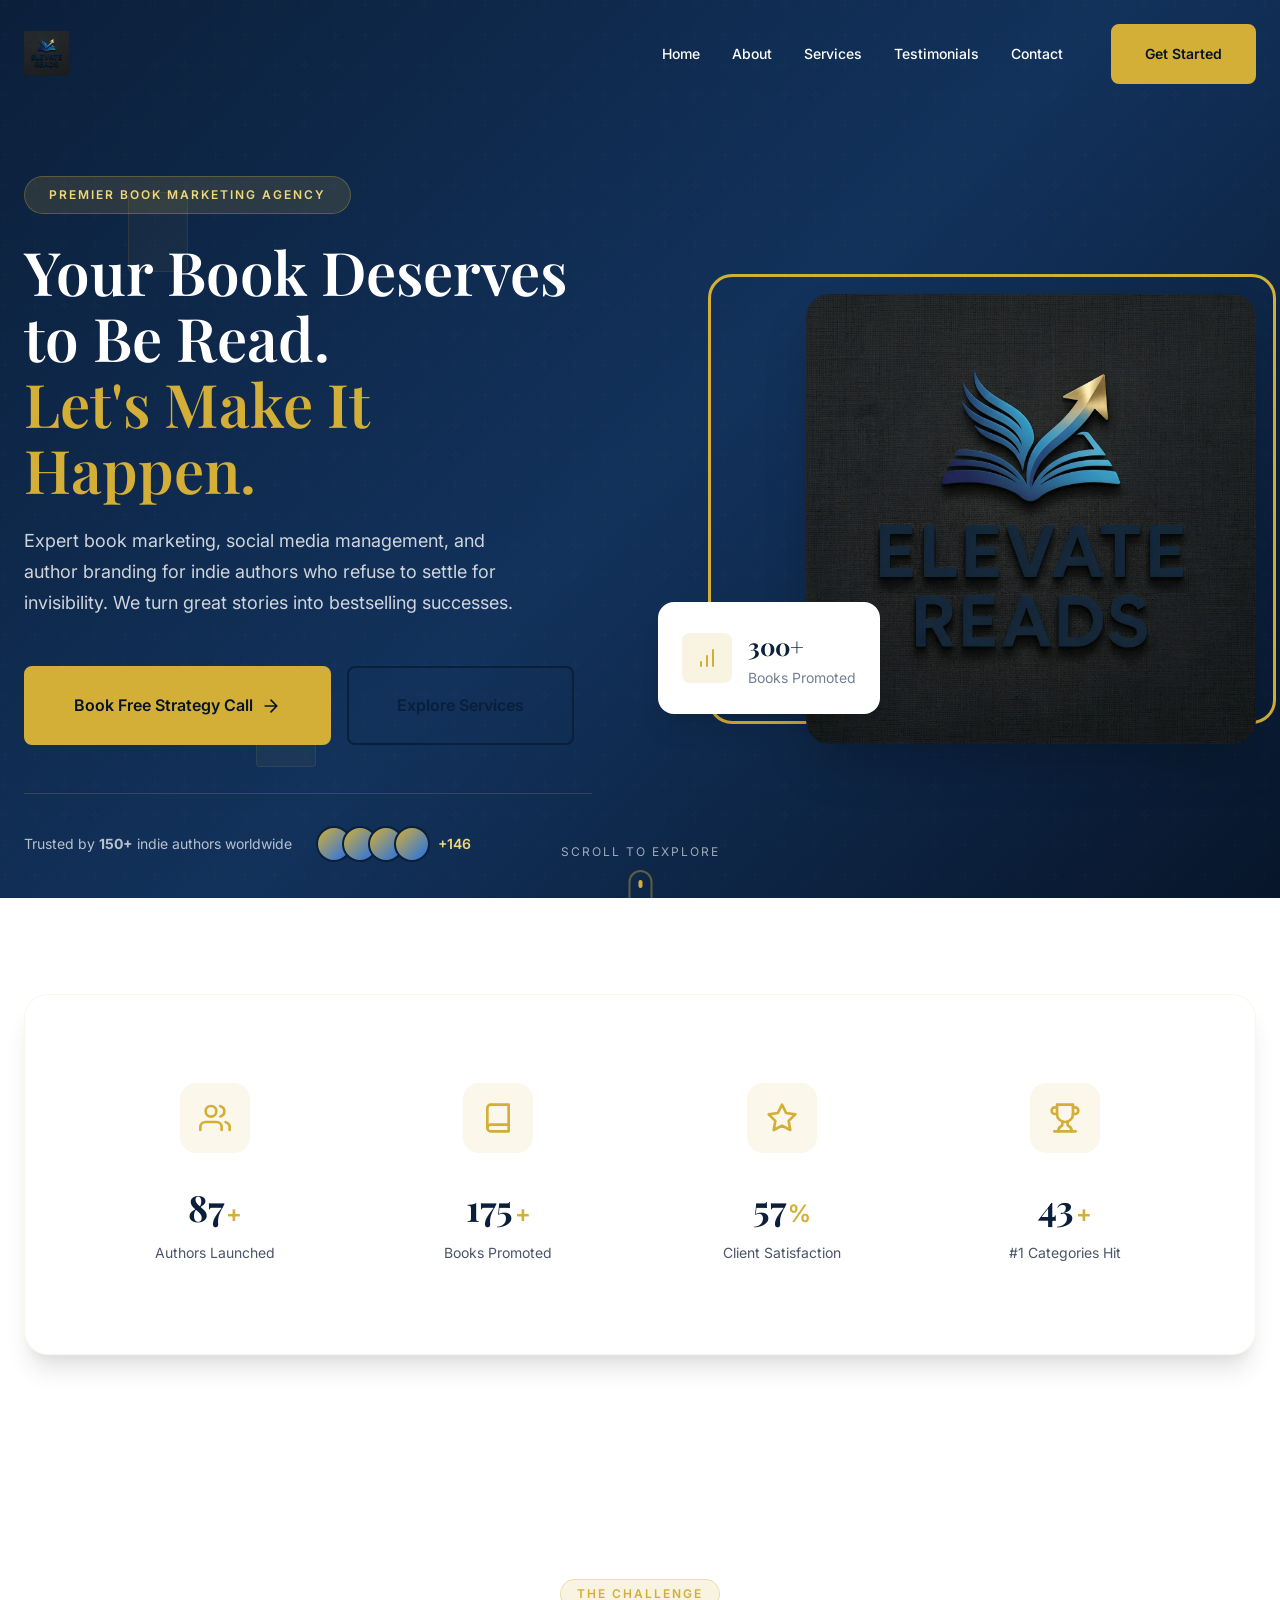
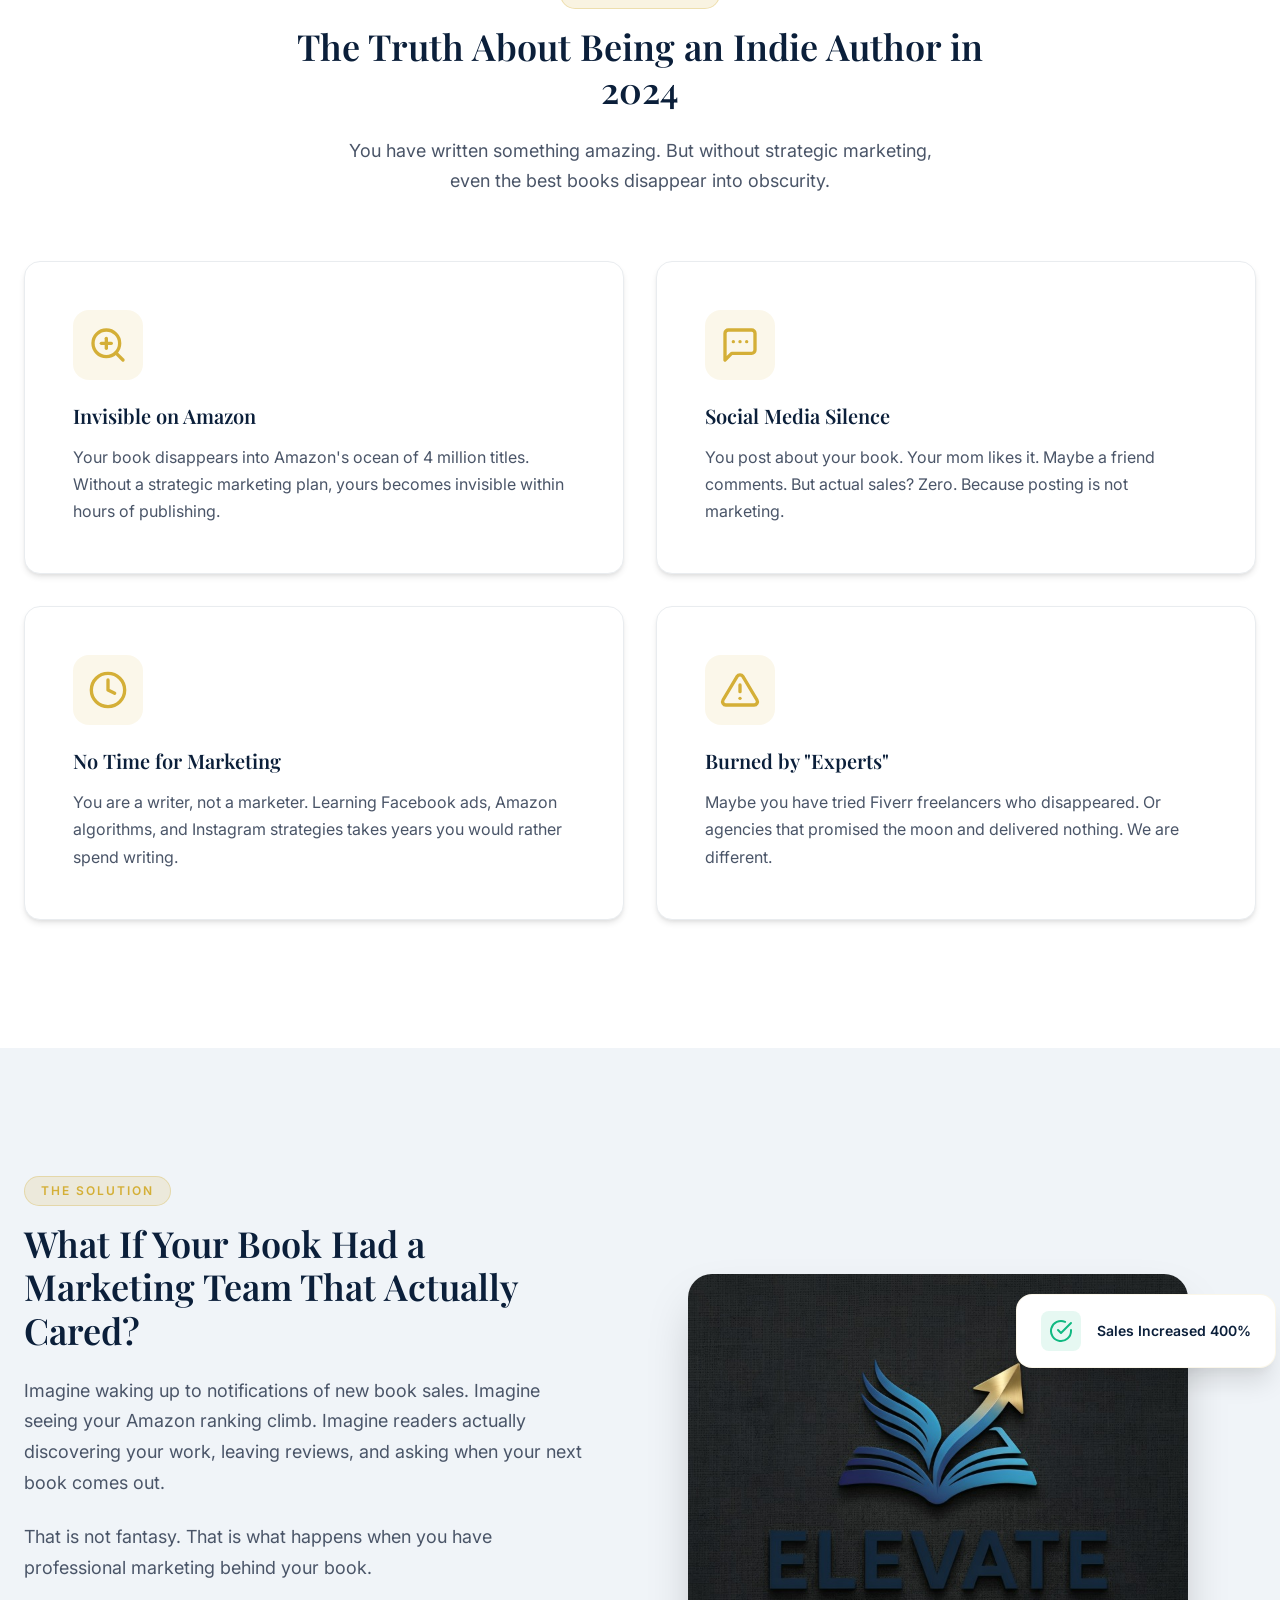
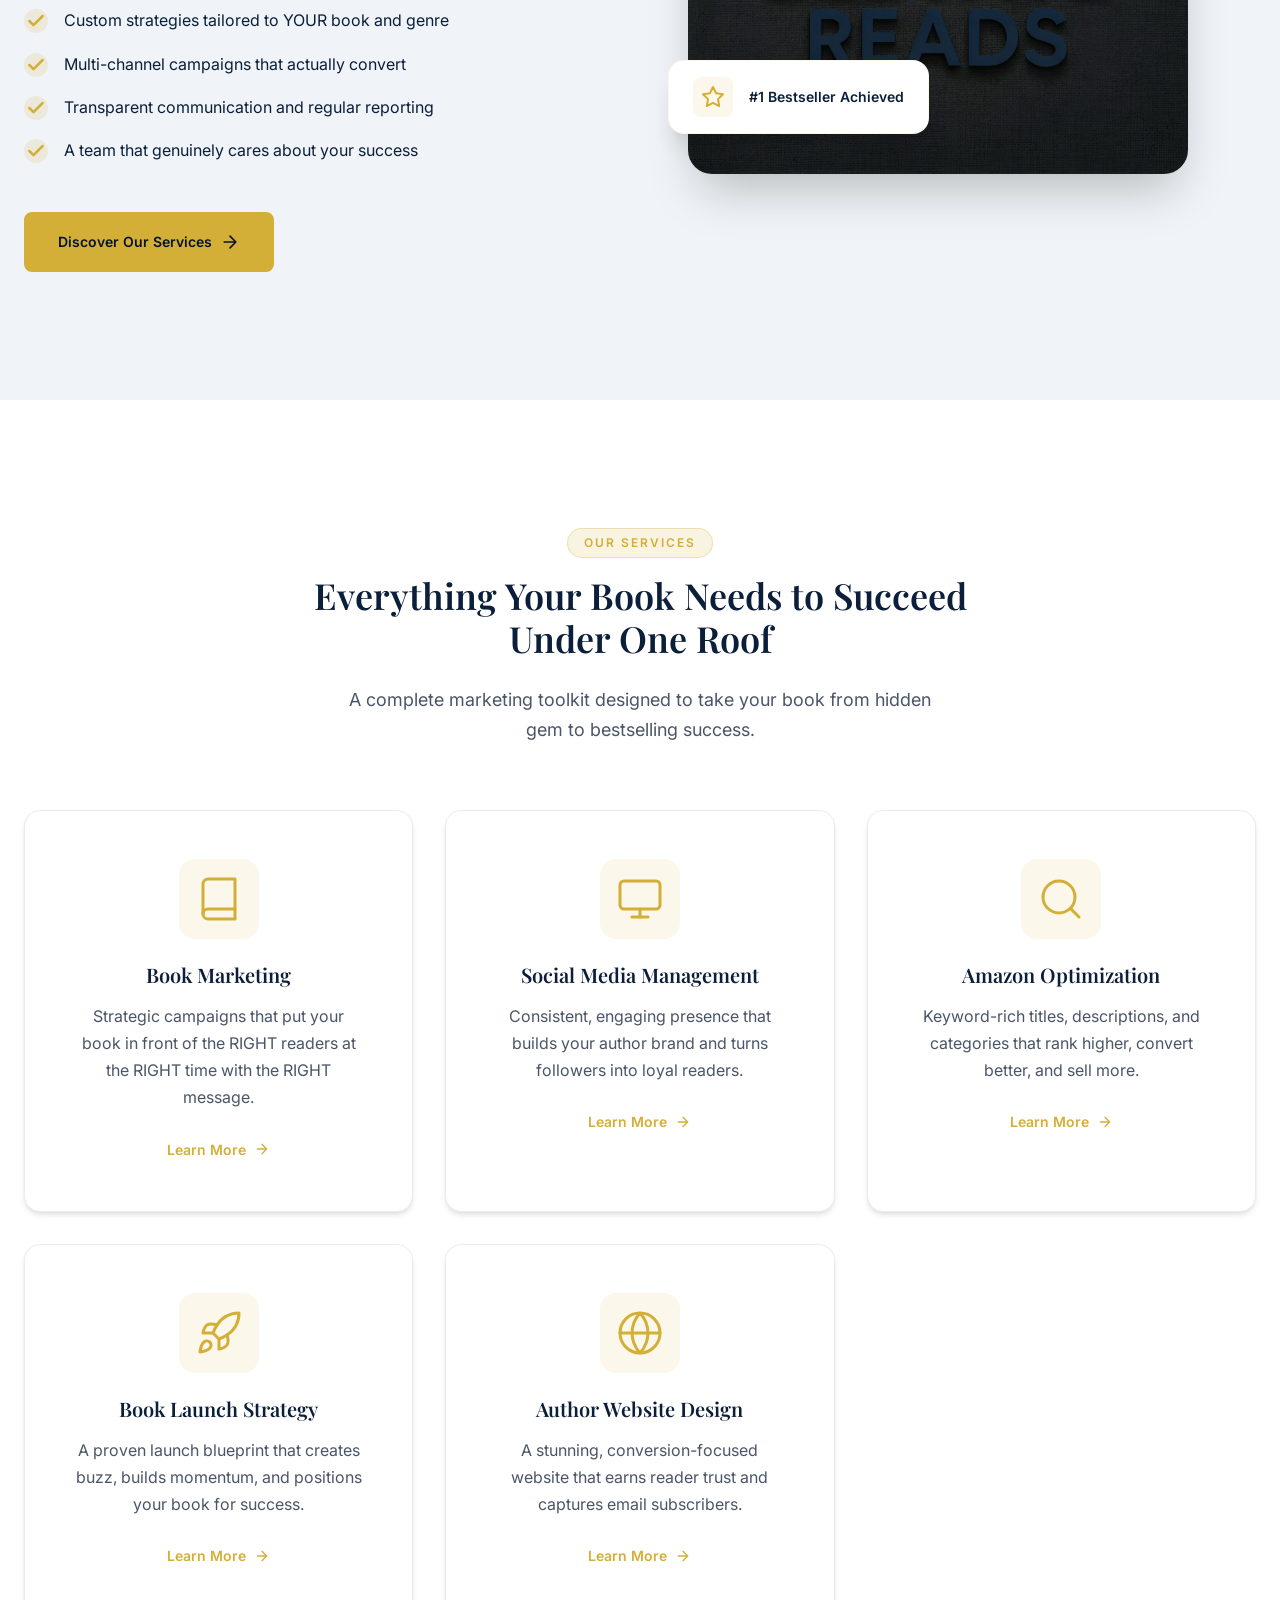
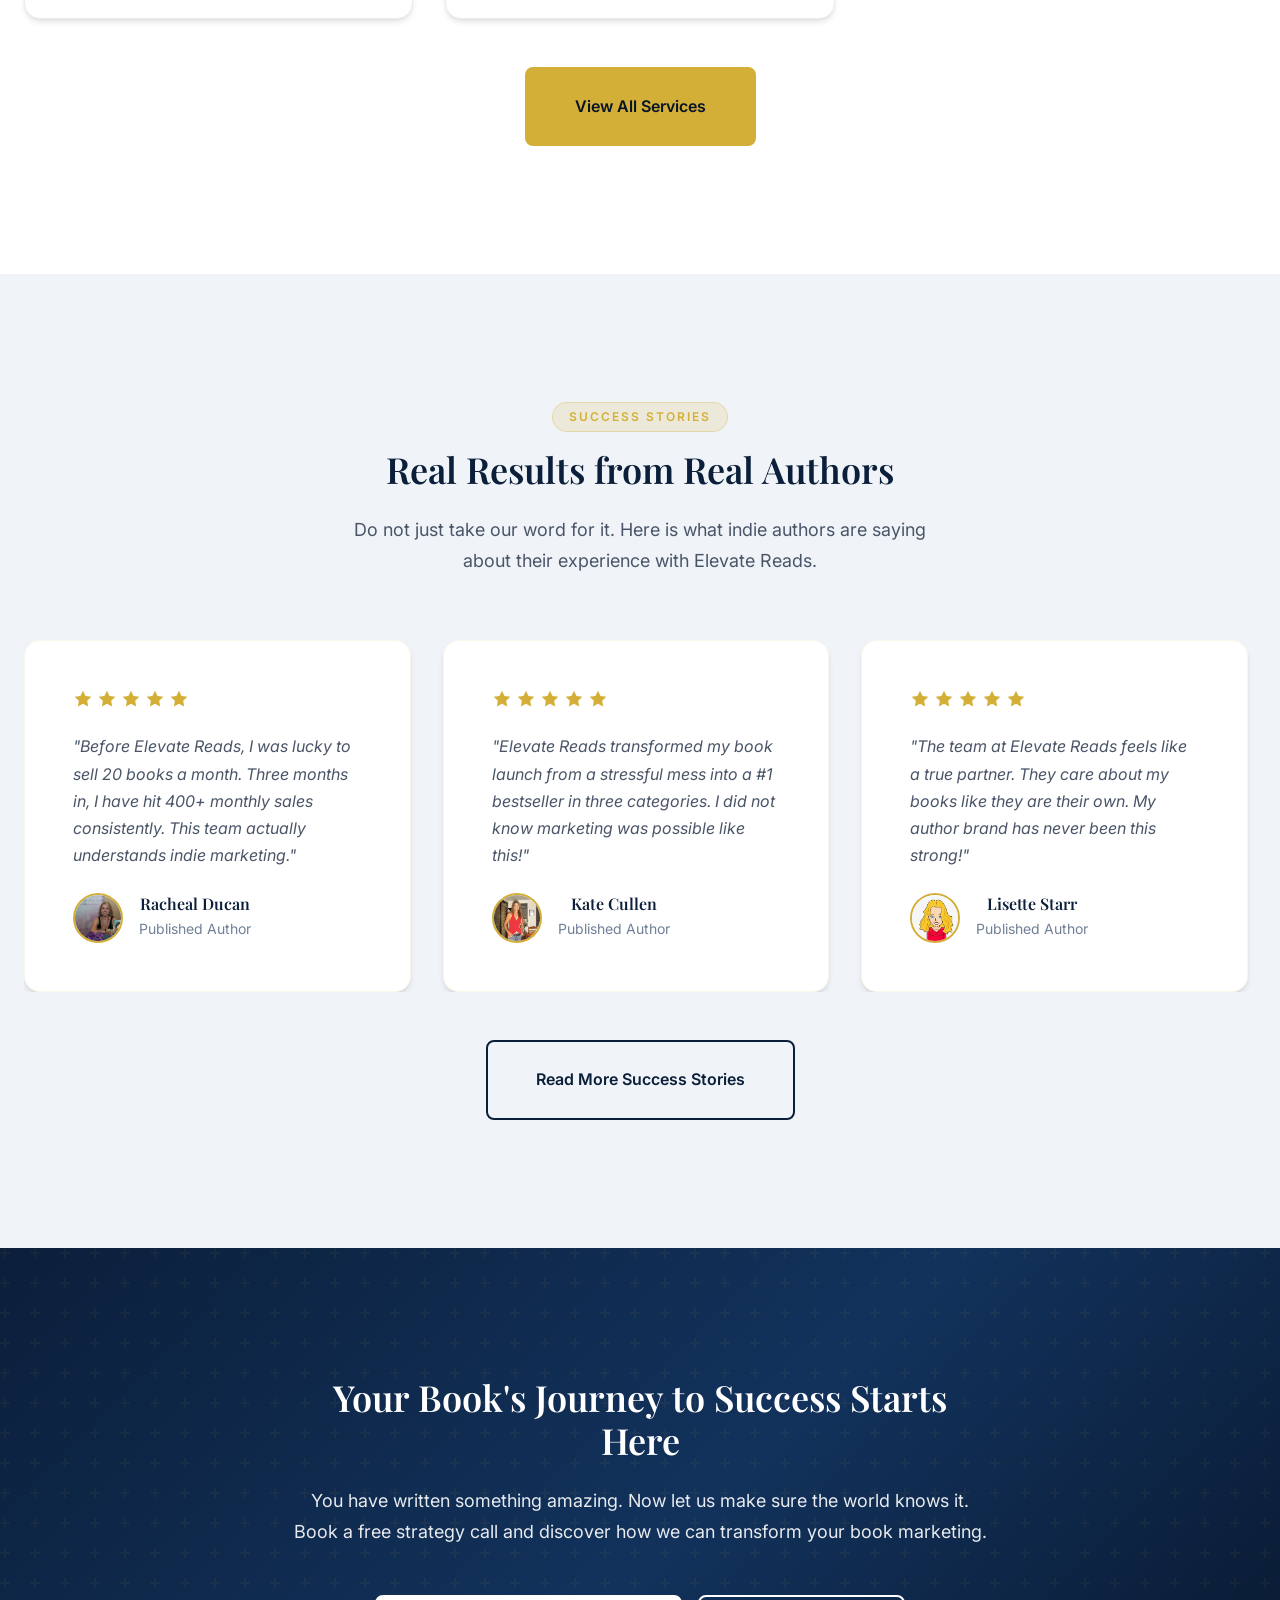
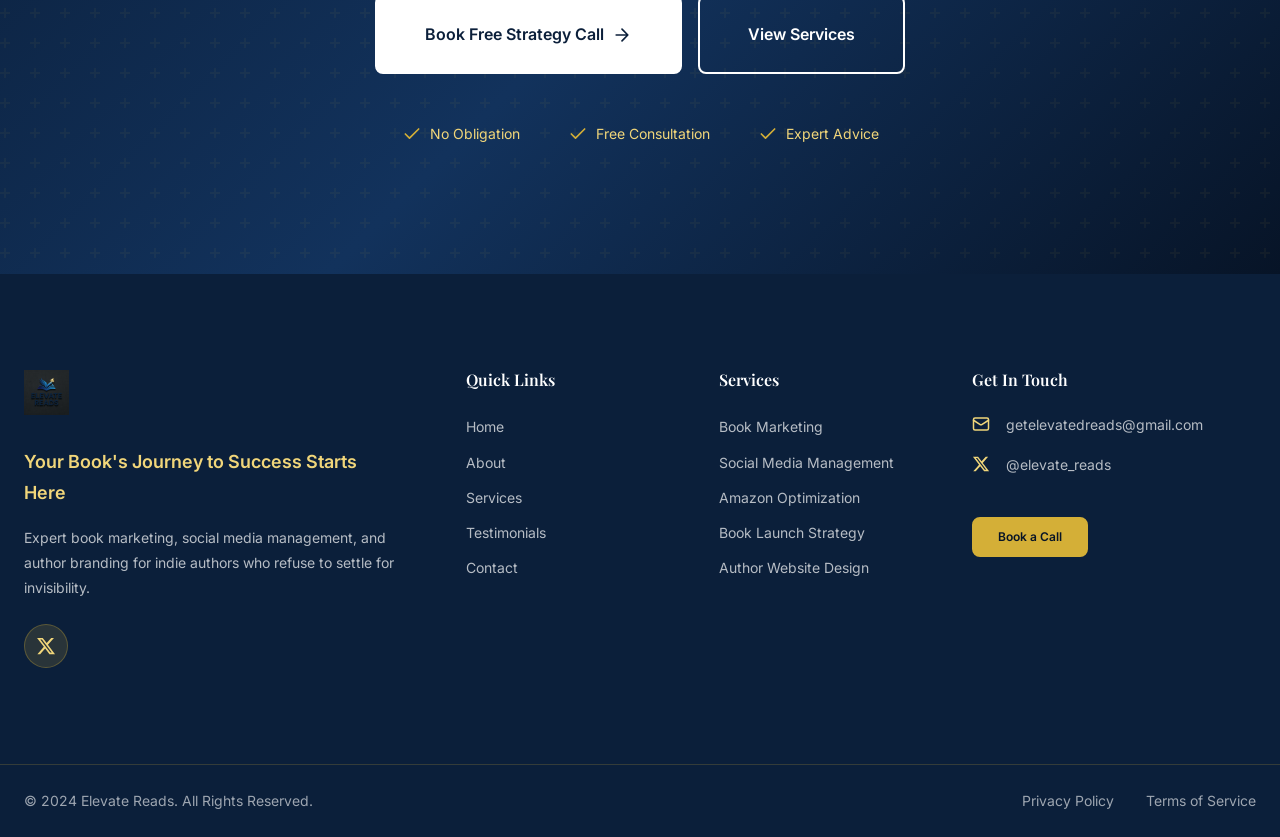
==== commit 237e0a7f: "Update index.html" ====
--- a/index.html
+++ b/index.html
@@ -2,6 +2,7 @@
 <html lang="en">
 <head>
     <meta charset="UTF-8">
+    <meta name="google-site-verification" content="t2xIM8BcGN6EryofHS3OHnNdAxtVoepq_8B2nbOEtUk" />
     <meta name="viewport" content="width=device-width, initial-scale=1.0">
     <meta name="description" content="Elevate Reads - Expert book marketing, social media management, and author branding for indie authors who refuse to settle for invisibility.">
     <meta name="keywords" content="book marketing, indie authors, author branding, book launch, Amazon optimization, social media for authors">
@@ -512,4 +513,4 @@
     <script src="https://unpkg.com/aos@2.3.1/dist/aos.js"></script>
     <script src="js/main.js"></script>
 </body>
-</html>+</html>
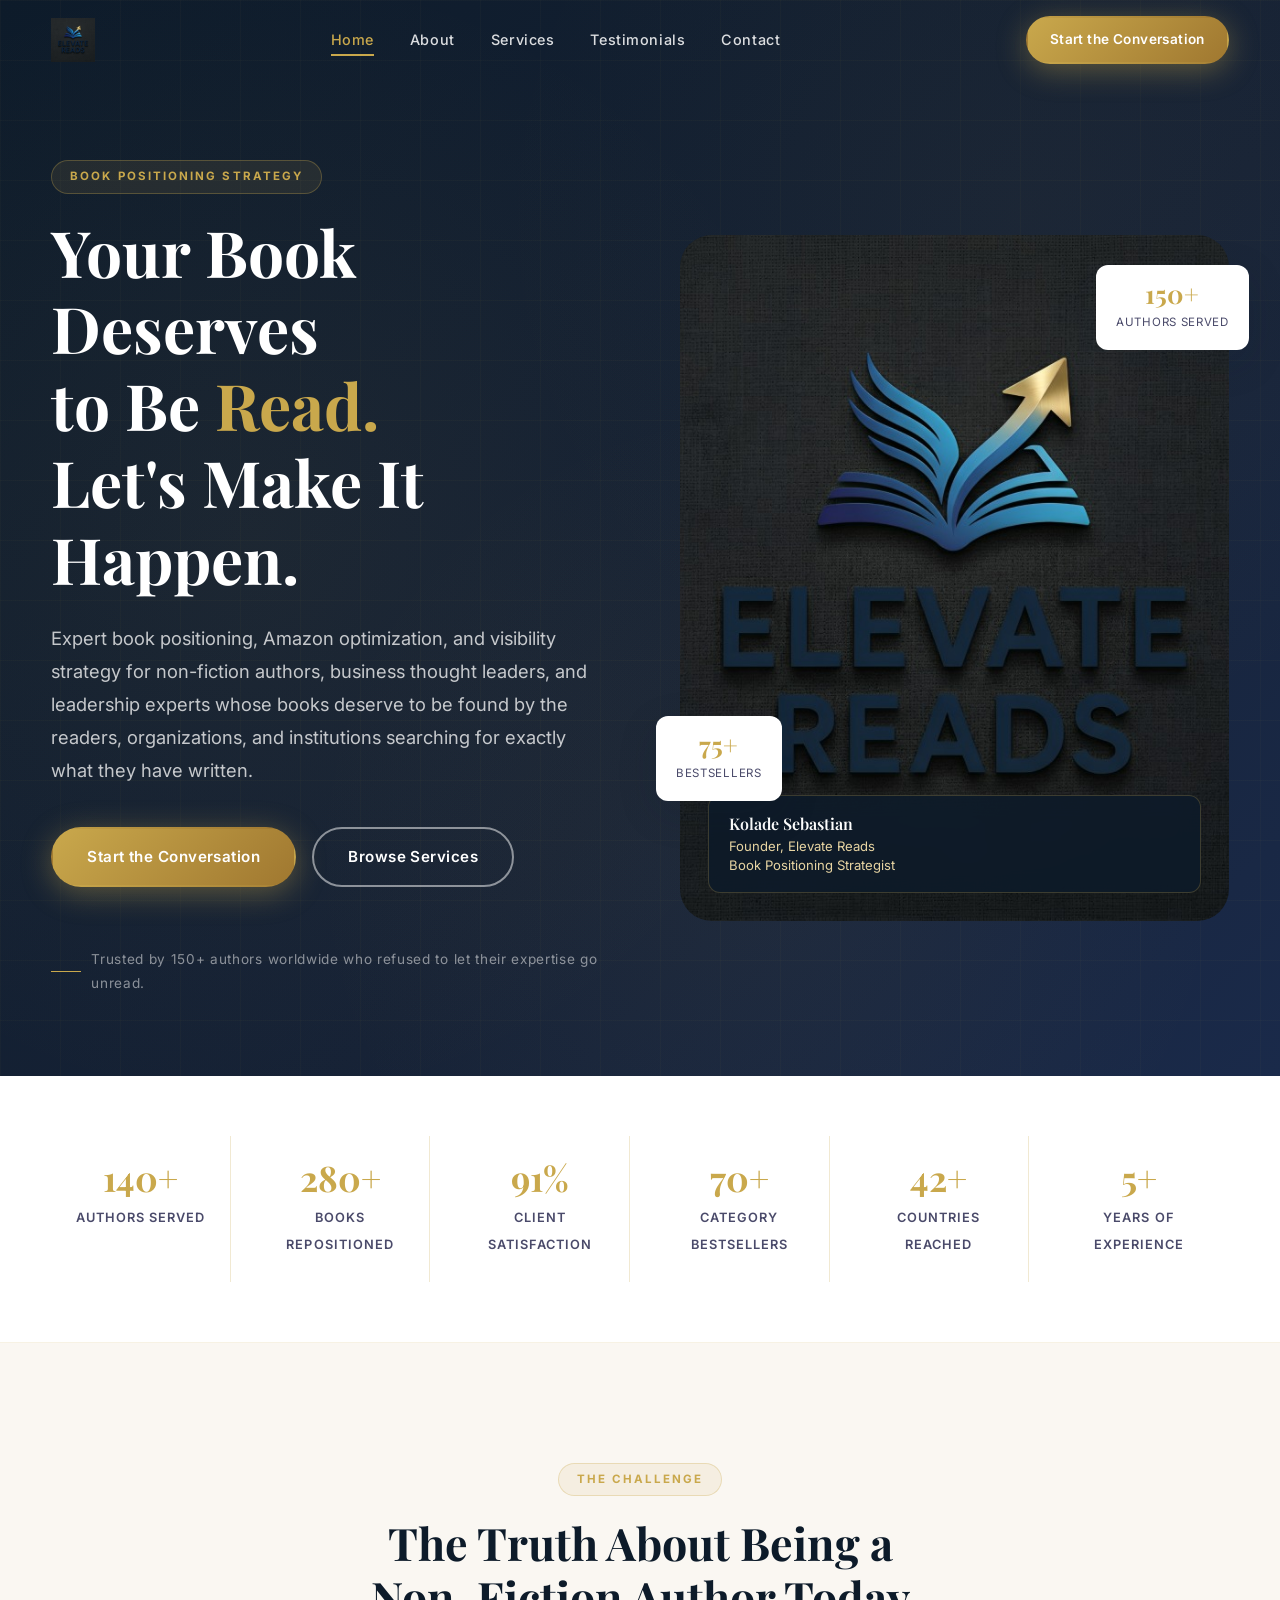
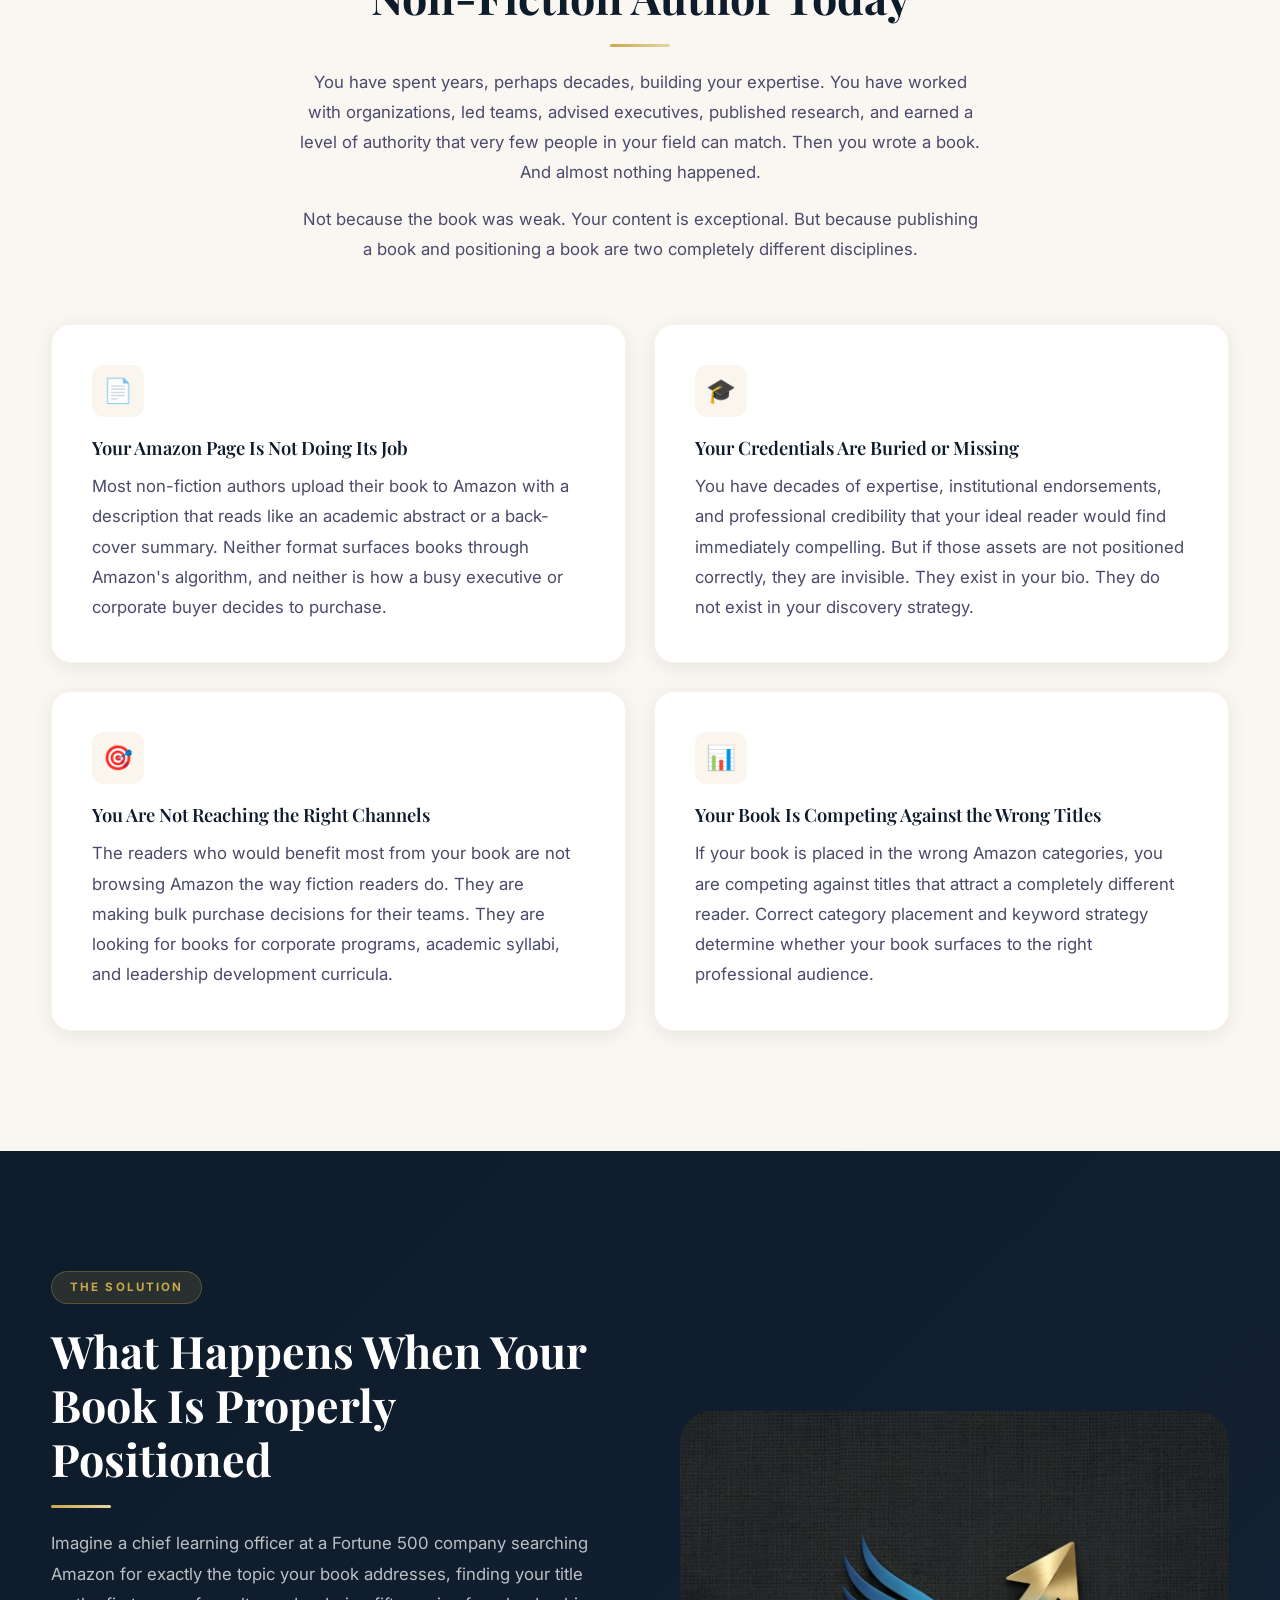
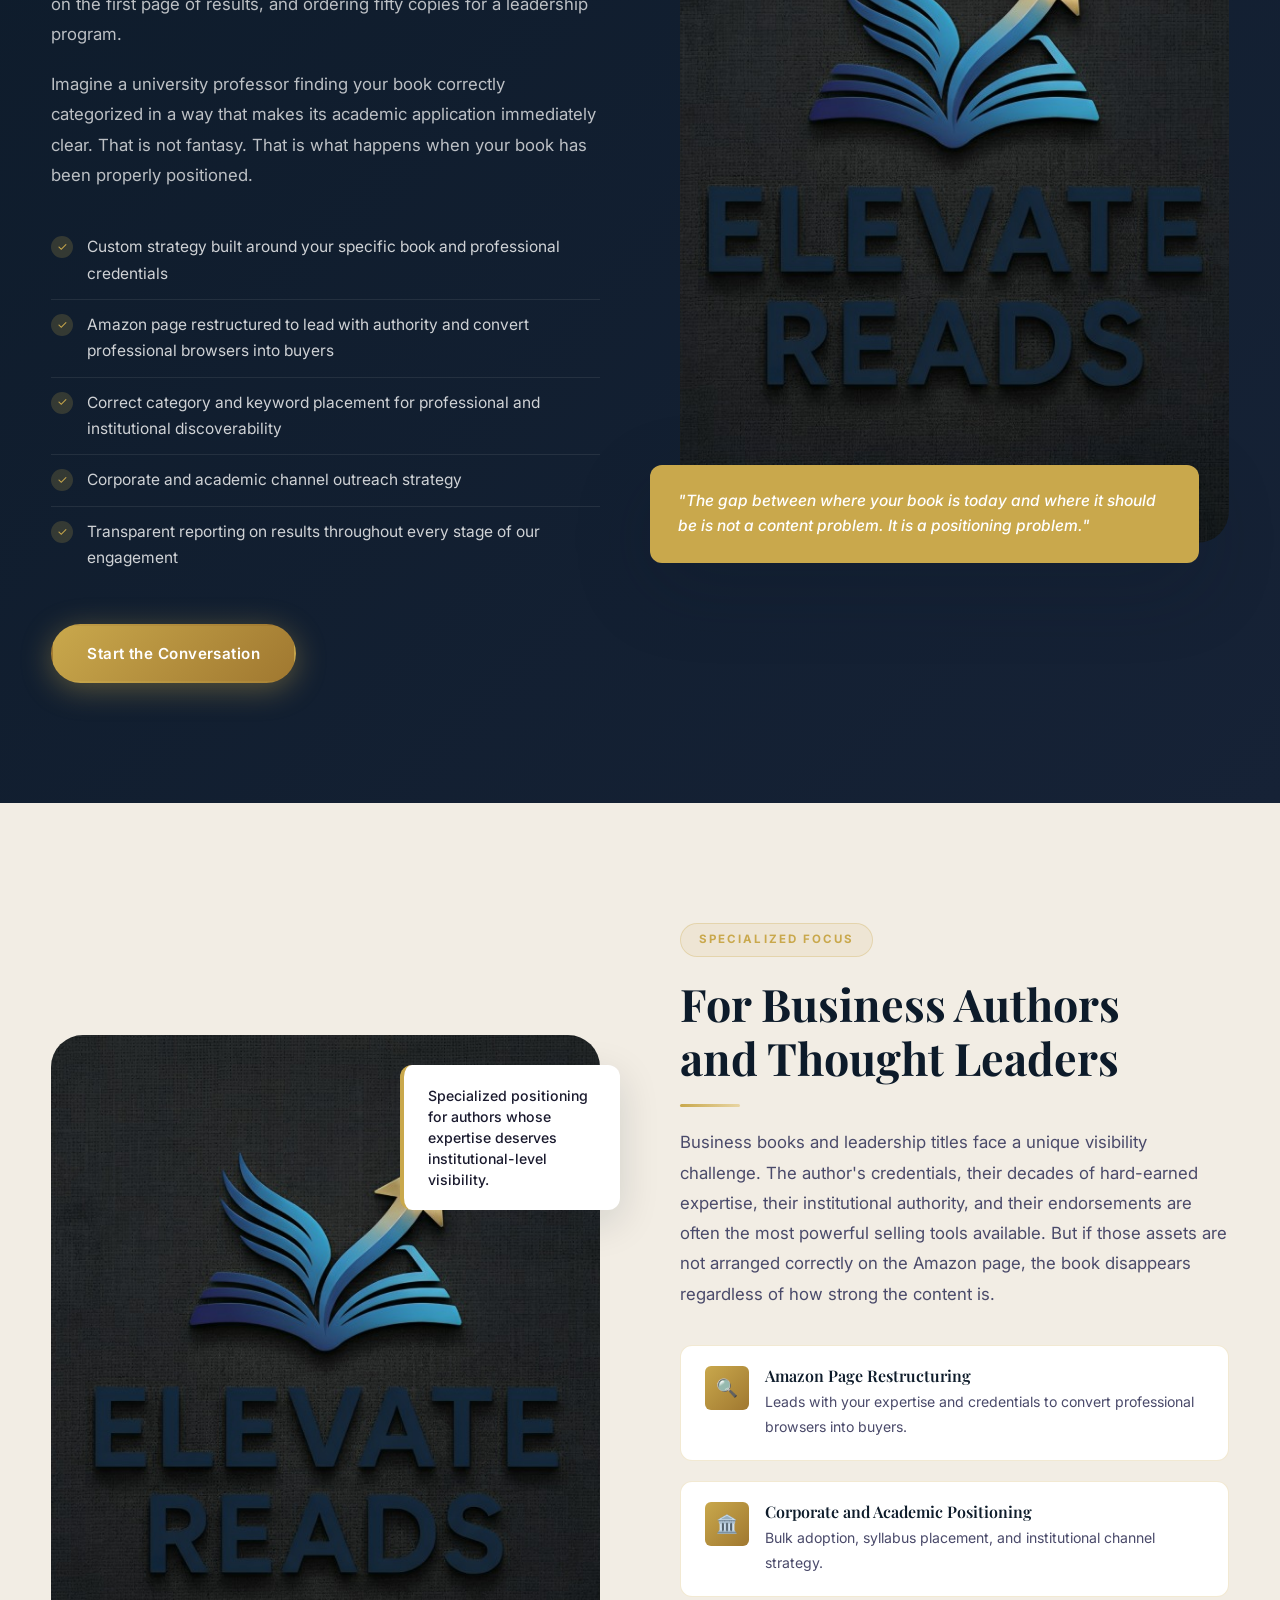
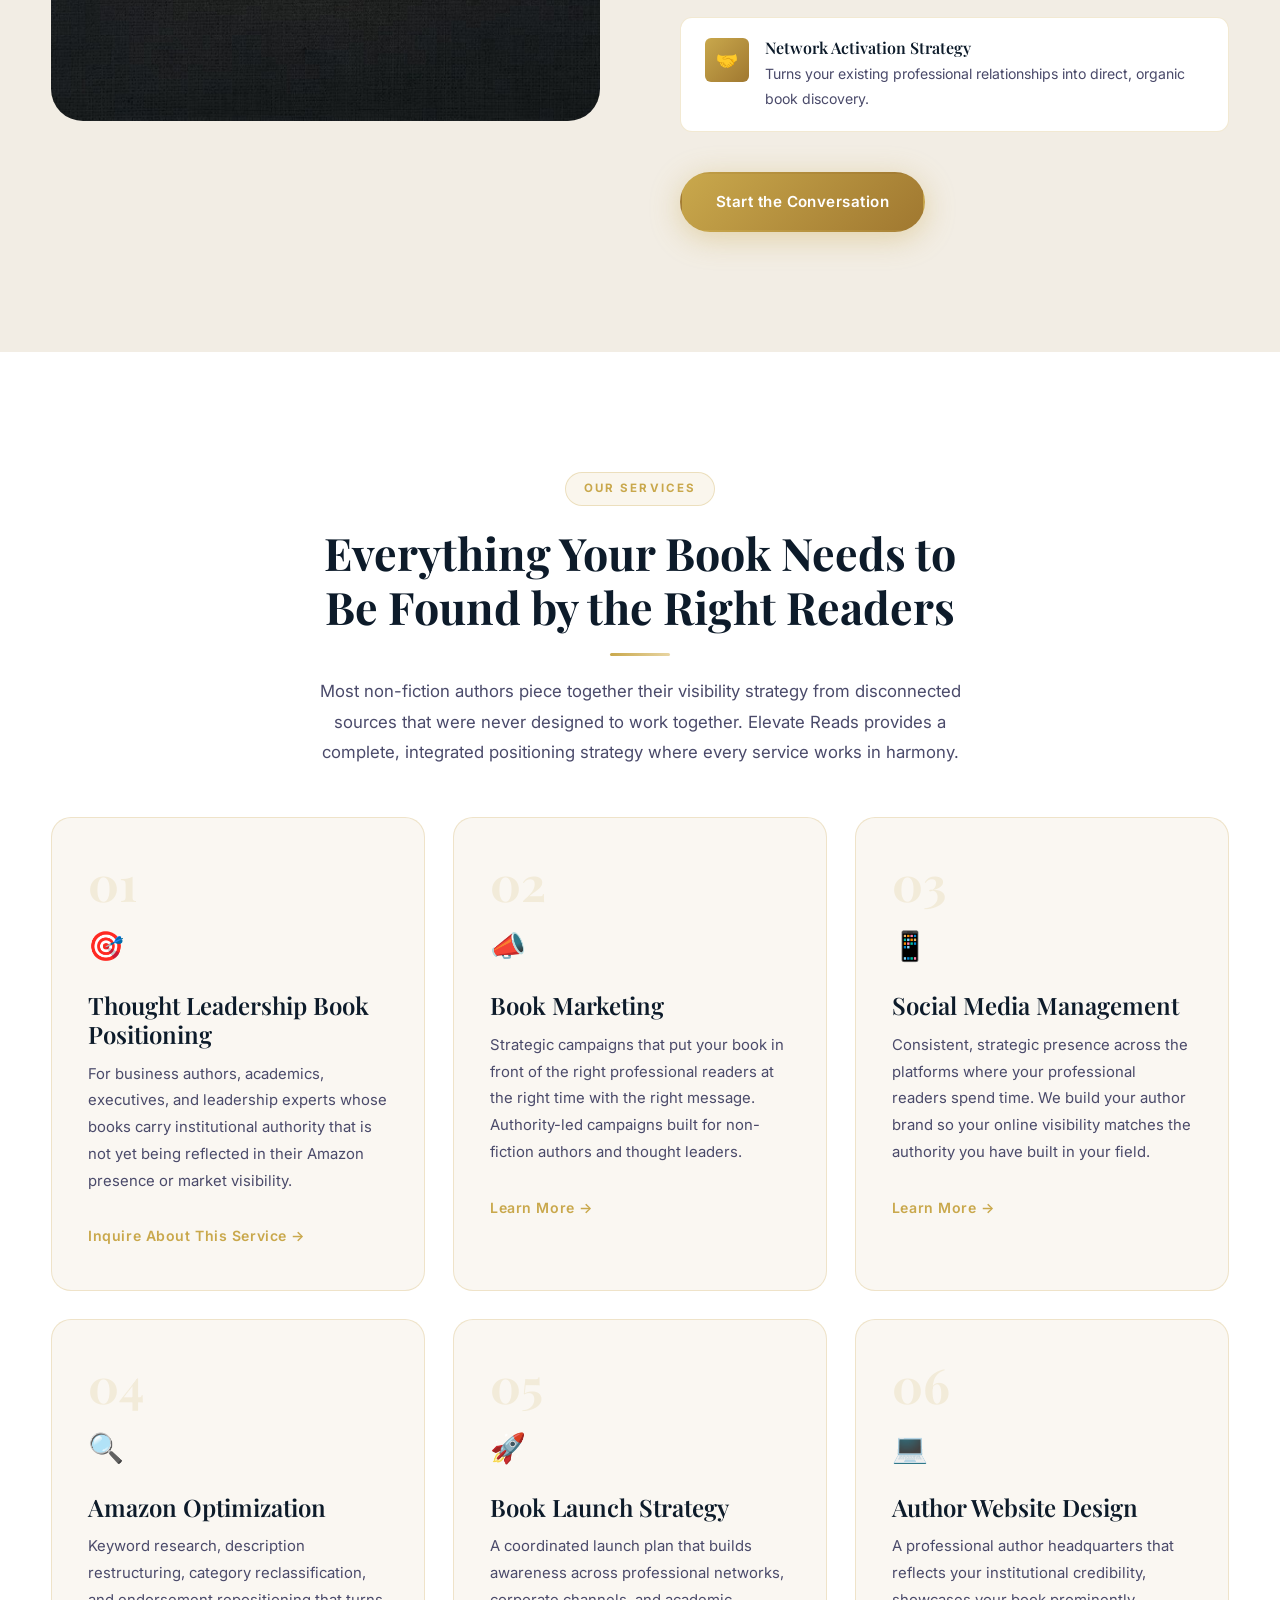
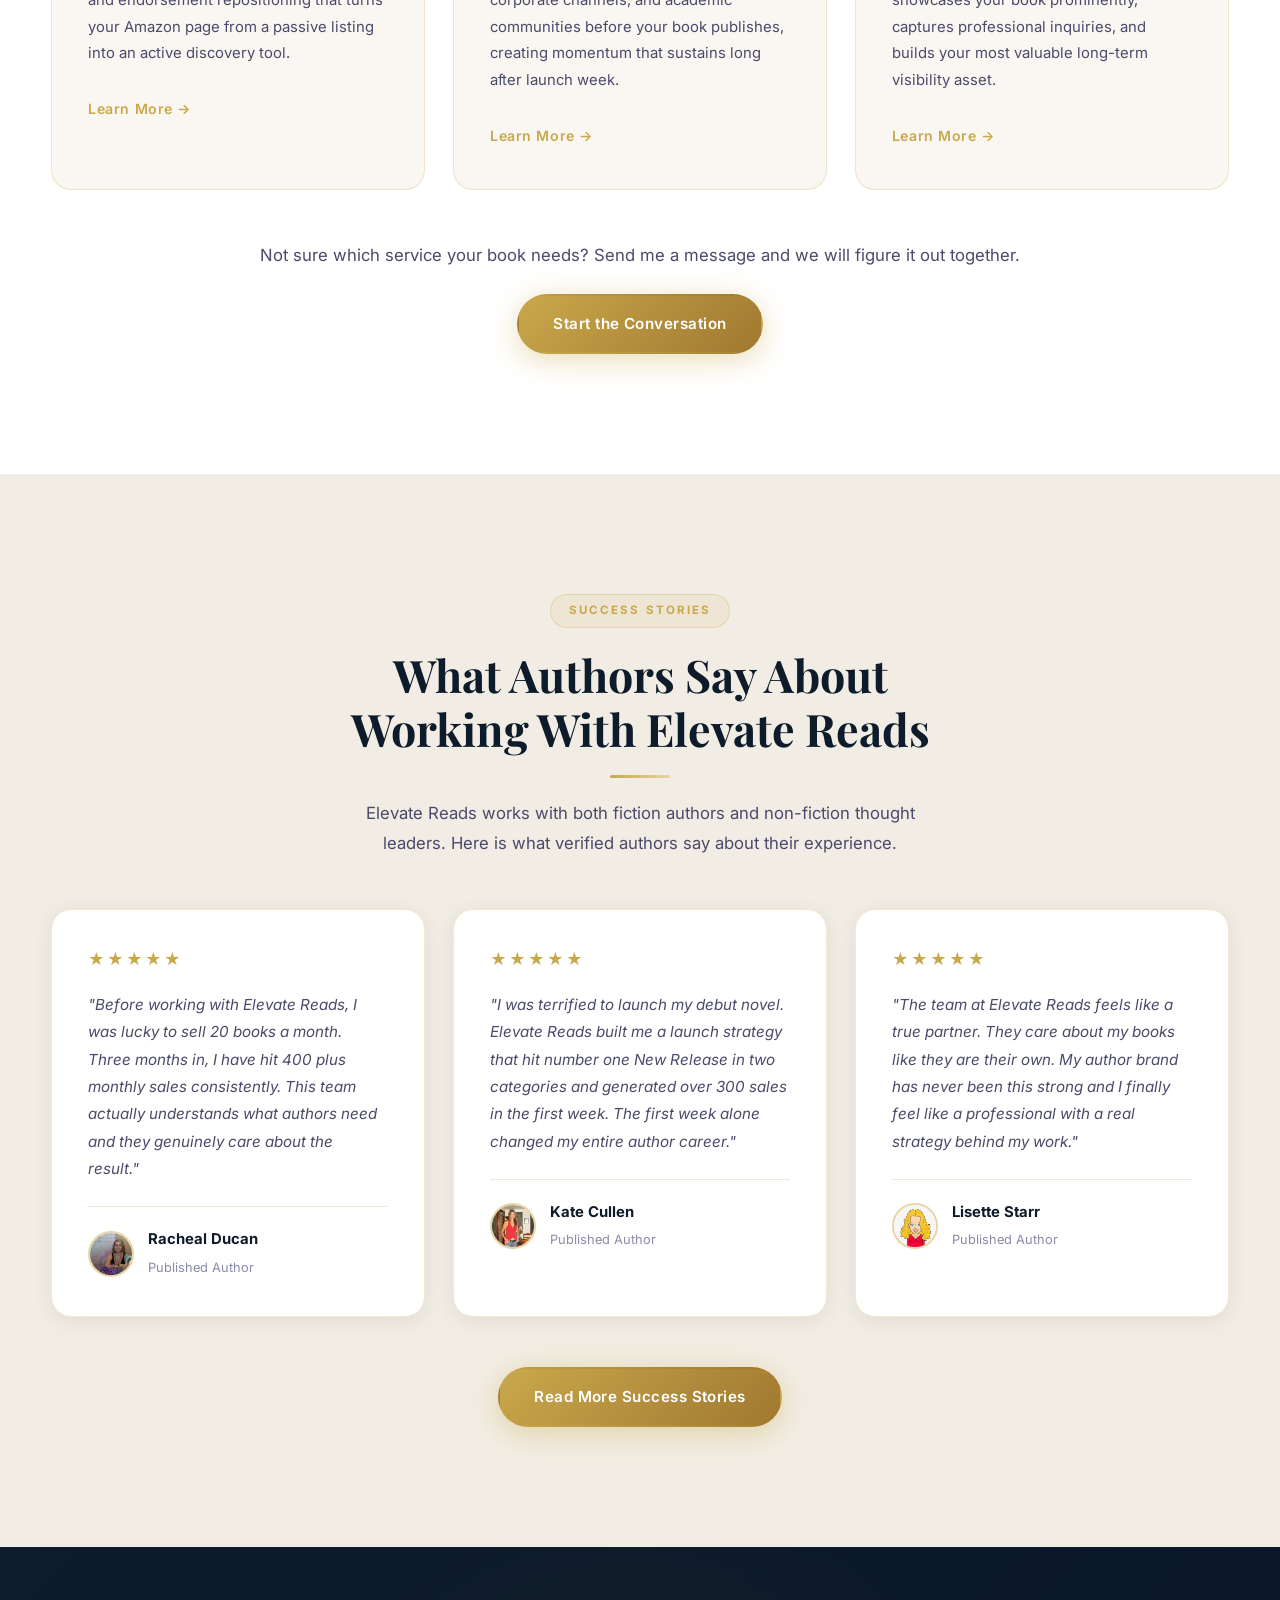
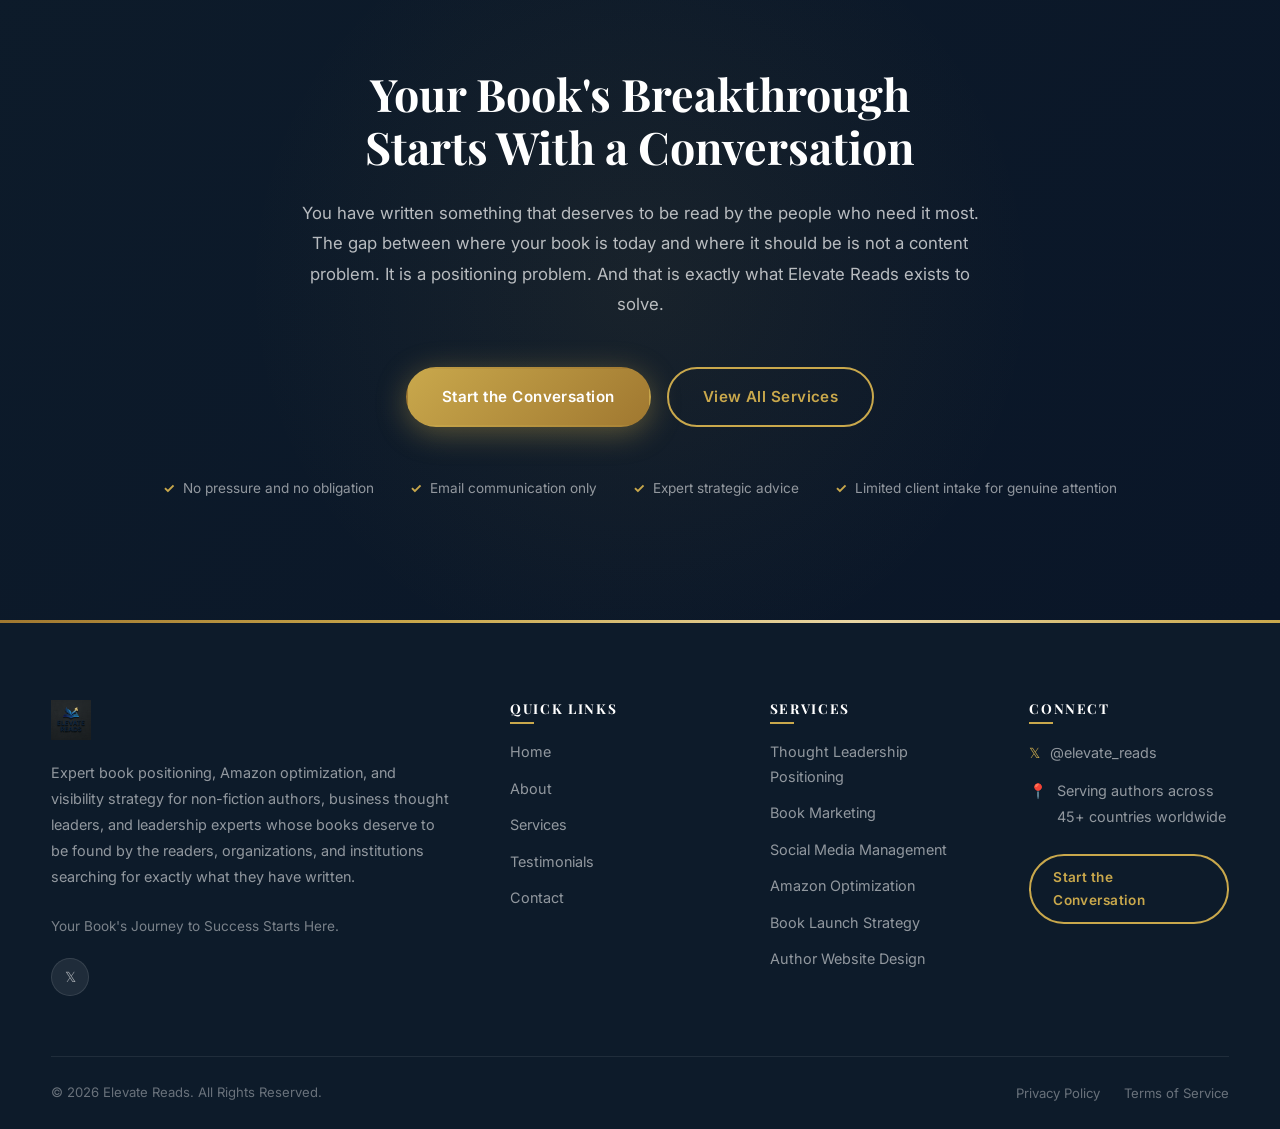
==== commit f0ea5c65: "Update index.html" ====
--- a/index.html
+++ b/index.html
@@ -1,516 +1,431 @@
 <!DOCTYPE html>
 <html lang="en">
 <head>
-    <meta charset="UTF-8">
-    <meta name="google-site-verification" content="t2xIM8BcGN6EryofHS3OHnNdAxtVoepq_8B2nbOEtUk" />
-    <meta name="viewport" content="width=device-width, initial-scale=1.0">
-    <meta name="description" content="Elevate Reads - Expert book marketing, social media management, and author branding for indie authors who refuse to settle for invisibility.">
-    <meta name="keywords" content="book marketing, indie authors, author branding, book launch, Amazon optimization, social media for authors">
-    <meta name="author" content="Elevate Reads">
-    <meta property="og:title" content="Elevate Reads - Your Book Deserves to Be Read">
-    <meta property="og:description" content="Expert book marketing services for indie authors. Transform your book from hidden gem to bestseller.">
-    <meta property="og:type" content="website">
-    <meta property="og:url" content="https://elevatereads.com">
-    <title>Elevate Reads | Book Marketing for Indie Authors</title>
-    <link rel="icon" type="image/x-icon" href="images/favicon.ico">
-    <link rel="preconnect" href="https://fonts.googleapis.com">
-    <link rel="preconnect" href="https://fonts.gstatic.com" crossorigin>
-    <link href="https://fonts.googleapis.com/css2?family=Playfair+Display:wght@400;500;600;700&family=Inter:wght@300;400;500;600;700&display=swap" rel="stylesheet">
-    <link href="https://unpkg.com/aos@2.3.1/dist/aos.css" rel="stylesheet">
-    <link rel="stylesheet" href="css/styles.css">
+  <meta charset="UTF-8" />
+  <meta name="viewport" content="width=device-width, initial-scale=1.0" />
+  <title>Elevate Reads | Book Positioning for Non-Fiction Authors and Thought Leaders</title>
+  <meta name="description" content="Expert book positioning, Amazon optimization, and visibility strategy for non-fiction authors, business thought leaders, and leadership experts whose books deserve to be found." />
+  <meta name="keywords" content="book positioning, Amazon optimization, non-fiction author marketing, thought leadership books, book visibility strategy" />
+  <meta property="og:title" content="Elevate Reads | Book Positioning for Non-Fiction Authors" />
+  <meta property="og:description" content="Expert book positioning and visibility strategy for non-fiction authors and thought leaders." />
+  <meta property="og:type" content="website" />
+  <link rel="icon" type="image/png" href="images/ELEVATE_READS.png" />
+  <link rel="preconnect" href="https://fonts.googleapis.com" />
+  <link rel="preconnect" href="https://fonts.gstatic.com" crossorigin />
+  <link href="https://fonts.googleapis.com/css2?family=Playfair+Display:ital,wght@0,400;0,600;0,700;1,400&family=Inter:wght@300;400;500;600;700&display=swap" rel="stylesheet" />
+  <link rel="stylesheet" href="css/style.css" />
 </head>
 <body>
-    <!-- Preloader -->
-    <div class="preloader" id="preloader">
-        <div class="preloader-content">
-            <div class="preloader-logo">
-                <img src="images/ELEVATE_READS.png" alt="Elevate Reads">
+
+<!-- PRELOADER -->
+<div id="preloader">
+  <img src="images/ELEVATE_READS.png" alt="Elevate Reads" class="preloader-logo" />
+  <div class="preloader-bar"><div class="preloader-bar-fill"></div></div>
+  <p class="preloader-text">Positioning Expertise for the World to Read</p>
+</div>
+
+<!-- NAVBAR -->
+<nav class="navbar" id="navbar" role="navigation" aria-label="Main navigation">
+  <div class="navbar-inner">
+    <a href="index.html" class="navbar-logo" aria-label="Elevate Reads Home">
+      <img src="images/ELEVATE_READS.png" alt="Elevate Reads" />
+    </a>
+    <div class="navbar-links">
+      <a href="index.html">Home</a>
+      <a href="about.html">About</a>
+      <a href="services.html">Services</a>
+      <a href="testimonials.html">Testimonials</a>
+      <a href="contact.html">Contact</a>
+    </div>
+    <a href="contact.html" class="btn btn-primary btn-sm navbar-cta">Start the Conversation</a>
+    <button class="hamburger" id="hamburger" aria-label="Toggle menu" aria-expanded="false">
+      <span></span><span></span><span></span>
+    </button>
+  </div>
+</nav>
+
+<!-- MOBILE MENU -->
+<div class="mobile-menu" id="mobileMenu" aria-hidden="true">
+  <a href="index.html">Home</a>
+  <a href="about.html">About</a>
+  <a href="services.html">Services</a>
+  <a href="testimonials.html">Testimonials</a>
+  <a href="contact.html">Contact</a>
+  <a href="contact.html" class="btn btn-primary">Start the Conversation</a>
+</div>
+
+<!-- HERO -->
+<section class="hero" aria-label="Hero">
+  <div class="hero-bg-pattern"></div>
+  <div class="hero-grid-lines"></div>
+  <div class="container">
+    <div class="hero-content-wrapper">
+      <div class="hero-text">
+        <span class="section-badge">Book Positioning Strategy</span>
+        <h1 class="hero-headline">
+          Your Book Deserves<br />
+          to Be <span class="text-gold">Read.</span><br />
+          Let's Make It Happen.
+        </h1>
+        <p class="hero-subheadline">
+          Expert book positioning, Amazon optimization, and visibility strategy for non-fiction authors, business thought leaders, and leadership experts whose books deserve to be found by the readers, organizations, and institutions searching for exactly what they have written.
+        </p>
+        <div class="hero-ctas">
+          <a href="contact.html" class="btn btn-primary">Start the Conversation</a>
+          <a href="services.html" class="btn btn-secondary" style="color:#fff;border-color:rgba(255,255,255,0.5);">Browse Services</a>
+        </div>
+        <p class="hero-trust-text">Trusted by 150+ authors worldwide who refused to let their expertise go unread.</p>
+      </div>
+      <div class="hero-visual">
+        <div class="hero-founder-frame">
+          <img src="images/founder.jpg" alt="Kolade Sebastian, Founder of Elevate Reads" loading="eager" />
+          <div class="hero-founder-badge">
+            <h4>Kolade Sebastian</h4>
+            <p>Founder, Elevate Reads<br />Book Positioning Strategist</p>
+          </div>
+        </div>
+        <div class="hero-floating-stat stat-1">
+          <span class="stat-number" data-target="150" data-suffix="+">0+</span>
+          <span class="stat-label">Authors Served</span>
+        </div>
+        <div class="hero-floating-stat stat-2">
+          <span class="stat-number" data-target="75" data-suffix="+">0+</span>
+          <span class="stat-label">Bestsellers</span>
+        </div>
+      </div>
+    </div>
+  </div>
+</section>
+
+<!-- TRUST BAR -->
+<section class="trust-bar" aria-label="Trust metrics">
+  <div class="container">
+    <div class="trust-bar-grid">
+      <div class="trust-metric" data-animate="fade-up" data-delay="0">
+        <span class="trust-number" data-target="150" data-suffix="+">0+</span>
+        <span class="trust-label">Authors Served</span>
+      </div>
+      <div class="trust-metric" data-animate="fade-up" data-delay="100">
+        <span class="trust-number" data-target="300" data-suffix="+">0+</span>
+        <span class="trust-label">Books Repositioned</span>
+      </div>
+      <div class="trust-metric" data-animate="fade-up" data-delay="200">
+        <span class="trust-number" data-target="98" data-suffix="%">0%</span>
+        <span class="trust-label">Client Satisfaction</span>
+      </div>
+      <div class="trust-metric" data-animate="fade-up" data-delay="300">
+        <span class="trust-number" data-target="75" data-suffix="+">0+</span>
+        <span class="trust-label">Category Bestsellers</span>
+      </div>
+      <div class="trust-metric" data-animate="fade-up" data-delay="400">
+        <span class="trust-number" data-target="45" data-suffix="+">0+</span>
+        <span class="trust-label">Countries Reached</span>
+      </div>
+      <div class="trust-metric" data-animate="fade-up" data-delay="500">
+        <span class="trust-number" data-target="5" data-suffix="+">0+</span>
+        <span class="trust-label">Years of Experience</span>
+      </div>
+    </div>
+  </div>
+</section>
+
+<!-- THE CHALLENGE -->
+<section class="challenge-section" aria-label="The Challenge">
+  <div class="container">
+    <div class="text-center" data-animate="fade-up">
+      <span class="section-badge">The Challenge</span>
+      <h2 class="section-title">The Truth About Being a<br />Non-Fiction Author Today</h2>
+      <div class="gold-divider"></div>
+    </div>
+    <div class="section-intro" data-animate="fade-up" data-delay="100">
+      <p>You have spent years, perhaps decades, building your expertise. You have worked with organizations, led teams, advised executives, published research, and earned a level of authority that very few people in your field can match. Then you wrote a book. And almost nothing happened.</p>
+      <p style="margin-top:16px;">Not because the book was weak. Your content is exceptional. But because publishing a book and positioning a book are two completely different disciplines.</p>
+    </div>
+    <div class="challenge-grid">
+      <div class="challenge-card" data-animate="fade-up" data-delay="0">
+        <div class="challenge-icon">📄</div>
+        <h4>Your Amazon Page Is Not Doing Its Job</h4>
+        <p>Most non-fiction authors upload their book to Amazon with a description that reads like an academic abstract or a back-cover summary. Neither format surfaces books through Amazon's algorithm, and neither is how a busy executive or corporate buyer decides to purchase.</p>
+      </div>
+      <div class="challenge-card" data-animate="fade-up" data-delay="100">
+        <div class="challenge-icon">🎓</div>
+        <h4>Your Credentials Are Buried or Missing</h4>
+        <p>You have decades of expertise, institutional endorsements, and professional credibility that your ideal reader would find immediately compelling. But if those assets are not positioned correctly, they are invisible. They exist in your bio. They do not exist in your discovery strategy.</p>
+      </div>
+      <div class="challenge-card" data-animate="fade-up" data-delay="200">
+        <div class="challenge-icon">🎯</div>
+        <h4>You Are Not Reaching the Right Channels</h4>
+        <p>The readers who would benefit most from your book are not browsing Amazon the way fiction readers do. They are making bulk purchase decisions for their teams. They are looking for books for corporate programs, academic syllabi, and leadership development curricula.</p>
+      </div>
+      <div class="challenge-card" data-animate="fade-up" data-delay="300">
+        <div class="challenge-icon">📊</div>
+        <h4>Your Book Is Competing Against the Wrong Titles</h4>
+        <p>If your book is placed in the wrong Amazon categories, you are competing against titles that attract a completely different reader. Correct category placement and keyword strategy determine whether your book surfaces to the right professional audience.</p>
+      </div>
+    </div>
+  </div>
+</section>
+
+<!-- THE SOLUTION -->
+<section class="solution-section" aria-label="The Solution">
+  <div class="container">
+    <div class="solution-inner">
+      <div class="solution-text" data-animate="fade-left">
+        <span class="section-badge">The Solution</span>
+        <h2 class="section-title" style="color:#fff;">What Happens When Your Book Is Properly Positioned</h2>
+        <div class="gold-divider" style="margin-left:0;"></div>
+        <p>Imagine a chief learning officer at a Fortune 500 company searching Amazon for exactly the topic your book addresses, finding your title on the first page of results, and ordering fifty copies for a leadership program.</p>
+        <p>Imagine a university professor finding your book correctly categorized in a way that makes its academic application immediately clear. That is not fantasy. That is what happens when your book has been properly positioned.</p>
+        <ul class="solution-checklist">
+          <li><span class="check-icon">✓</span>Custom strategy built around your specific book and professional credentials</li>
+          <li><span class="check-icon">✓</span>Amazon page restructured to lead with authority and convert professional browsers into buyers</li>
+          <li><span class="check-icon">✓</span>Correct category and keyword placement for professional and institutional discoverability</li>
+          <li><span class="check-icon">✓</span>Corporate and academic channel outreach strategy</li>
+          <li><span class="check-icon">✓</span>Transparent reporting on results throughout every stage of our engagement</li>
+        </ul>
+        <a href="contact.html" class="btn btn-primary">Start the Conversation</a>
+      </div>
+      <div class="solution-visual" data-animate="fade-right">
+        <div class="solution-founder-img">
+          <img src="images/founder.jpg" alt="Kolade Sebastian working with authors" />
+        </div>
+        <div class="solution-quote-card">
+          <p>"The gap between where your book is today and where it should be is not a content problem. It is a positioning problem."</p>
+        </div>
+      </div>
+    </div>
+  </div>
+</section>
+
+<!-- FOR BUSINESS AUTHORS -->
+<section class="biz-authors-section" aria-label="For Business Authors and Thought Leaders">
+  <div class="container">
+    <div class="biz-inner">
+      <div class="biz-visual" data-animate="fade-left">
+        <div class="biz-img-frame">
+          <img src="images/founder.jpg" alt="Kolade Sebastian, Book Positioning Expert" />
+        </div>
+        <div class="biz-overlay-card">
+          <p>Specialized positioning for authors whose expertise deserves institutional-level visibility.</p>
+        </div>
+      </div>
+      <div class="biz-text" data-animate="fade-right">
+        <span class="section-badge">Specialized Focus</span>
+        <h2 class="section-title">For Business Authors<br />and Thought Leaders</h2>
+        <div class="gold-divider" style="margin-left:0;"></div>
+        <p>Business books and leadership titles face a unique visibility challenge. The author's credentials, their decades of hard-earned expertise, their institutional authority, and their endorsements are often the most powerful selling tools available. But if those assets are not arranged correctly on the Amazon page, the book disappears regardless of how strong the content is.</p>
+        <div class="biz-features">
+          <div class="biz-feature-item">
+            <div class="biz-feature-icon">🔍</div>
+            <div>
+              <h5>Amazon Page Restructuring</h5>
+              <p style="font-size:0.88rem;margin:0;">Leads with your expertise and credentials to convert professional browsers into buyers.</p>
             </div>
-            <div class="preloader-spinner"></div>
-            <p class="preloader-text">Elevating Your Story...</p>
-        </div>
-    </div>
-
-    <!-- Navigation -->
-    <nav class="navbar" id="navbar">
-        <div class="nav-container">
-            <a href="index.html" class="nav-logo">
-                <img src="images/ELEVATE_READS.png" alt="Elevate Reads Logo">
-            </a>
-            <button class="nav-toggle" id="navToggle" aria-label="Toggle navigation">
-                <span class="hamburger"></span>
-            </button>
-            <ul class="nav-menu" id="navMenu">
-                <li class="nav-item"><a href="index.html" class="nav-link active">Home</a></li>
-                <li class="nav-item"><a href="about.html" class="nav-link">About</a></li>
-                <li class="nav-item"><a href="services.html" class="nav-link">Services</a></li>
-                <li class="nav-item"><a href="testimonials.html" class="nav-link">Testimonials</a></li>
-                <li class="nav-item"><a href="contact.html" class="nav-link">Contact</a></li>
-                <li class="nav-item nav-cta">
-                    <a href="contact.html" class="btn btn-primary">Get Started</a>
-                </li>
-            </ul>
-        </div>
-    </nav>
-
-    <!-- Hero Section -->
-    <section class="hero" id="hero">
-        <div class="hero-background">
-            <div class="hero-overlay"></div>
-            <div class="floating-books">
-                <div class="floating-book book-1"></div>
-                <div class="floating-book book-2"></div>
-                <div class="floating-book book-3"></div>
+          </div>
+          <div class="biz-feature-item">
+            <div class="biz-feature-icon">🏛️</div>
+            <div>
+              <h5>Corporate and Academic Positioning</h5>
+              <p style="font-size:0.88rem;margin:0;">Bulk adoption, syllabus placement, and institutional channel strategy.</p>
             </div>
-        </div>
-        <div class="container">
-            <div class="hero-content">
-                <div class="hero-text" data-aos="fade-right" data-aos-duration="1000">
-                    <span class="hero-badge">Premier Book Marketing Agency</span>
-                    <h1 class="hero-title">Your Book Deserves to Be Read.<br><span class="highlight">Let's Make It Happen.</span></h1>
-                    <p class="hero-subtitle">Expert book marketing, social media management, and author branding for indie authors who refuse to settle for invisibility. We turn great stories into bestselling successes.</p>
-                    <div class="hero-cta">
-                        <a href="contact.html" class="btn btn-primary btn-lg">
-                            <span>Book Free Strategy Call</span>
-                            <svg xmlns="http://www.w3.org/2000/svg" width="20" height="20" viewBox="0 0 24 24" fill="none" stroke="currentColor" stroke-width="2" stroke-linecap="round" stroke-linejoin="round"><path d="M5 12h14M12 5l7 7-7 7"/></svg>
-                        </a>
-                        <a href="services.html" class="btn btn-outline btn-lg">Explore Services</a>
-                    </div>
-                    <div class="hero-trust">
-                        <p>Trusted by <strong>150+</strong> indie authors worldwide</p>
-                        <div class="trust-avatars">
-                            <div class="trust-avatar"></div>
-                            <div class="trust-avatar"></div>
-                            <div class="trust-avatar"></div>
-                            <div class="trust-avatar"></div>
-                            <span class="trust-count">+146</span>
-                        </div>
-                    </div>
-                </div>
-                <div class="hero-image" data-aos="fade-left" data-aos-duration="1000" data-aos-delay="200">
-                    <div class="hero-image-wrapper">
-                        <img src="images/founder.jpg" alt="Elevate Reads Founder" class="founder-img">
-                        <div class="hero-image-decoration"></div>
-                        <div class="hero-stats-card">
-                            <div class="stat-icon">
-                                <svg xmlns="http://www.w3.org/2000/svg" width="24" height="24" viewBox="0 0 24 24" fill="none" stroke="currentColor" stroke-width="2" stroke-linecap="round" stroke-linejoin="round"><path d="M12 20V10M18 20V4M6 20v-4"/></svg>
-                            </div>
-                            <div class="stat-content">
-                                <span class="stat-number">300+</span>
-                                <span class="stat-label">Books Promoted</span>
-                            </div>
-                        </div>
-                    </div>
-                </div>
+          </div>
+          <div class="biz-feature-item">
+            <div class="biz-feature-icon">🤝</div>
+            <div>
+              <h5>Network Activation Strategy</h5>
+              <p style="font-size:0.88rem;margin:0;">Turns your existing professional relationships into direct, organic book discovery.</p>
             </div>
-        </div>
-        <div class="hero-scroll">
-            <a href="#stats" class="scroll-indicator">
-                <span>Scroll to explore</span>
-                <div class="scroll-arrow"></div>
-            </a>
-        </div>
-    </section>
-
-    <!-- Stats Section -->
-    <section class="stats-section" id="stats">
-        <div class="container">
-            <div class="stats-grid">
-                <div class="stat-item" data-aos="fade-up" data-aos-delay="0">
-                    <div class="stat-icon-wrapper">
-                        <svg xmlns="http://www.w3.org/2000/svg" width="32" height="32" viewBox="0 0 24 24" fill="none" stroke="currentColor" stroke-width="2" stroke-linecap="round" stroke-linejoin="round"><path d="M17 21v-2a4 4 0 0 0-4-4H5a4 4 0 0 0-4 4v2"></path><circle cx="9" cy="7" r="4"></circle><path d="M23 21v-2a4 4 0 0 0-3-3.87"></path><path d="M16 3.13a4 4 0 0 1 0 7.75"></path></svg>
-                    </div>
-                    <div class="stat-number-wrapper">
-                        <span class="stat-number" data-count="150">0</span>
-                        <span class="stat-suffix">+</span>
-                    </div>
-                    <span class="stat-label">Authors Launched</span>
-                </div>
-                <div class="stat-item" data-aos="fade-up" data-aos-delay="100">
-                    <div class="stat-icon-wrapper">
-                        <svg xmlns="http://www.w3.org/2000/svg" width="32" height="32" viewBox="0 0 24 24" fill="none" stroke="currentColor" stroke-width="2" stroke-linecap="round" stroke-linejoin="round"><path d="M4 19.5A2.5 2.5 0 0 1 6.5 17H20"></path><path d="M6.5 2H20v20H6.5A2.5 2.5 0 0 1 4 19.5v-15A2.5 2.5 0 0 1 6.5 2z"></path></svg>
-                    </div>
-                    <div class="stat-number-wrapper">
-                        <span class="stat-number" data-count="300">0</span>
-                        <span class="stat-suffix">+</span>
-                    </div>
-                    <span class="stat-label">Books Promoted</span>
-                </div>
-                <div class="stat-item" data-aos="fade-up" data-aos-delay="200">
-                    <div class="stat-icon-wrapper">
-                        <svg xmlns="http://www.w3.org/2000/svg" width="32" height="32" viewBox="0 0 24 24" fill="none" stroke="currentColor" stroke-width="2" stroke-linecap="round" stroke-linejoin="round"><polygon points="12 2 15.09 8.26 22 9.27 17 14.14 18.18 21.02 12 17.77 5.82 21.02 7 14.14 2 9.27 8.91 8.26 12 2"></polygon></svg>
-                    </div>
-                    <div class="stat-number-wrapper">
-                        <span class="stat-number" data-count="98">0</span>
-                        <span class="stat-suffix">%</span>
-                    </div>
-                    <span class="stat-label">Client Satisfaction</span>
-                </div>
-                <div class="stat-item" data-aos="fade-up" data-aos-delay="300">
-                    <div class="stat-icon-wrapper">
-                        <svg xmlns="http://www.w3.org/2000/svg" width="32" height="32" viewBox="0 0 24 24" fill="none" stroke="currentColor" stroke-width="2" stroke-linecap="round" stroke-linejoin="round"><path d="M6 9H4.5a2.5 2.5 0 0 1 0-5H6"></path><path d="M18 9h1.5a2.5 2.5 0 0 0 0-5H18"></path><path d="M4 22h16"></path><path d="M10 14.66V17c0 .55-.47.98-.97 1.21C7.85 18.75 7 20.24 7 22"></path><path d="M14 14.66V17c0 .55.47.98.97 1.21C16.15 18.75 17 20.24 17 22"></path><path d="M18 2H6v7a6 6 0 0 0 12 0V2Z"></path></svg>
-                    </div>
-                    <div class="stat-number-wrapper">
-                        <span class="stat-number" data-count="75">0</span>
-                        <span class="stat-suffix">+</span>
-                    </div>
-                    <span class="stat-label">#1 Categories Hit</span>
-                </div>
-            </div>
-        </div>
-    </section>
-
-    <!-- Problem Section -->
-    <section class="problem-section section-padding">
-        <div class="container">
-            <div class="section-header centered" data-aos="fade-up">
-                <span class="section-badge">The Challenge</span>
-                <h2 class="section-title">The Truth About Being an Indie Author in 2024</h2>
-                <p class="section-subtitle">You have written something amazing. But without strategic marketing, even the best books disappear into obscurity.</p>
-            </div>
-            <div class="problems-grid">
-                <div class="problem-card" data-aos="fade-up" data-aos-delay="0">
-                    <div class="problem-icon">
-                        <svg xmlns="http://www.w3.org/2000/svg" width="40" height="40" viewBox="0 0 24 24" fill="none" stroke="currentColor" stroke-width="2" stroke-linecap="round" stroke-linejoin="round"><circle cx="11" cy="11" r="8"></circle><path d="m21 21-4.3-4.3"></path><path d="M11 8v6"></path><path d="M8 11h6"></path></svg>
-                    </div>
-                    <h3>Invisible on Amazon</h3>
-                    <p>Your book disappears into Amazon's ocean of 4 million titles. Without a strategic marketing plan, yours becomes invisible within hours of publishing.</p>
-                </div>
-                <div class="problem-card" data-aos="fade-up" data-aos-delay="100">
-                    <div class="problem-icon">
-                        <svg xmlns="http://www.w3.org/2000/svg" width="40" height="40" viewBox="0 0 24 24" fill="none" stroke="currentColor" stroke-width="2" stroke-linecap="round" stroke-linejoin="round"><path d="M21 15a2 2 0 0 1-2 2H7l-4 4V5a2 2 0 0 1 2-2h14a2 2 0 0 1 2 2z"></path><path d="M8 10h.01"></path><path d="M12 10h.01"></path><path d="M16 10h.01"></path></svg>
-                    </div>
-                    <h3>Social Media Silence</h3>
-                    <p>You post about your book. Your mom likes it. Maybe a friend comments. But actual sales? Zero. Because posting is not marketing.</p>
-                </div>
-                <div class="problem-card" data-aos="fade-up" data-aos-delay="200">
-                    <div class="problem-icon">
-                        <svg xmlns="http://www.w3.org/2000/svg" width="40" height="40" viewBox="0 0 24 24" fill="none" stroke="currentColor" stroke-width="2" stroke-linecap="round" stroke-linejoin="round"><circle cx="12" cy="12" r="10"></circle><polyline points="12 6 12 12 16 14"></polyline></svg>
-                    </div>
-                    <h3>No Time for Marketing</h3>
-                    <p>You are a writer, not a marketer. Learning Facebook ads, Amazon algorithms, and Instagram strategies takes years you would rather spend writing.</p>
-                </div>
-                <div class="problem-card" data-aos="fade-up" data-aos-delay="300">
-                    <div class="problem-icon">
-                        <svg xmlns="http://www.w3.org/2000/svg" width="40" height="40" viewBox="0 0 24 24" fill="none" stroke="currentColor" stroke-width="2" stroke-linecap="round" stroke-linejoin="round"><path d="M10.29 3.86 1.82 18a2 2 0 0 0 1.71 3h16.94a2 2 0 0 0 1.71-3L13.71 3.86a2 2 0 0 0-3.42 0z"></path><line x1="12" y1="9" x2="12" y2="13"></line><line x1="12" y1="17" x2="12.01" y2="17"></line></svg>
-                    </div>
-                    <h3>Burned by "Experts"</h3>
-                    <p>Maybe you have tried Fiverr freelancers who disappeared. Or agencies that promised the moon and delivered nothing. We are different.</p>
-                </div>
-            </div>
-        </div>
-    </section>
-
-    <!-- Solution Section -->
-    <section class="solution-section section-padding">
-        <div class="container">
-            <div class="solution-wrapper">
-                <div class="solution-content" data-aos="fade-right">
-                    <span class="section-badge">The Solution</span>
-                    <h2 class="section-title">What If Your Book Had a Marketing Team That Actually Cared?</h2>
-                    <p class="solution-text">Imagine waking up to notifications of new book sales. Imagine seeing your Amazon ranking climb. Imagine readers actually discovering your work, leaving reviews, and asking when your next book comes out.</p>
-                    <p class="solution-text">That is not fantasy. That is what happens when you have professional marketing behind your book.</p>
-                    <ul class="solution-list">
-                        <li>
-                            <span class="check-icon">
-                                <svg xmlns="http://www.w3.org/2000/svg" width="20" height="20" viewBox="0 0 24 24" fill="none" stroke="currentColor" stroke-width="3" stroke-linecap="round" stroke-linejoin="round"><polyline points="20 6 9 17 4 12"></polyline></svg>
-                            </span>
-                            Custom strategies tailored to YOUR book and genre
-                        </li>
-                        <li>
-                            <span class="check-icon">
-                                <svg xmlns="http://www.w3.org/2000/svg" width="20" height="20" viewBox="0 0 24 24" fill="none" stroke="currentColor" stroke-width="3" stroke-linecap="round" stroke-linejoin="round"><polyline points="20 6 9 17 4 12"></polyline></svg>
-                            </span>
-                            Multi-channel campaigns that actually convert
-                        </li>
-                        <li>
-                            <span class="check-icon">
-                                <svg xmlns="http://www.w3.org/2000/svg" width="20" height="20" viewBox="0 0 24 24" fill="none" stroke="currentColor" stroke-width="3" stroke-linecap="round" stroke-linejoin="round"><polyline points="20 6 9 17 4 12"></polyline></svg>
-                            </span>
-                            Transparent communication and regular reporting
-                        </li>
-                        <li>
-                            <span class="check-icon">
-                                <svg xmlns="http://www.w3.org/2000/svg" width="20" height="20" viewBox="0 0 24 24" fill="none" stroke="currentColor" stroke-width="3" stroke-linecap="round" stroke-linejoin="round"><polyline points="20 6 9 17 4 12"></polyline></svg>
-                            </span>
-                            A team that genuinely cares about your success
-                        </li>
-                    </ul>
-                    <a href="services.html" class="btn btn-primary">
-                        <span>Discover Our Services</span>
-                        <svg xmlns="http://www.w3.org/2000/svg" width="20" height="20" viewBox="0 0 24 24" fill="none" stroke="currentColor" stroke-width="2" stroke-linecap="round" stroke-linejoin="round"><path d="M5 12h14M12 5l7 7-7 7"/></svg>
-                    </a>
-                </div>
-                <div class="solution-image" data-aos="fade-left">
-                    <div class="solution-image-wrapper">
-                        <img src="images/founder.jpg" alt="Elevate Reads Team" class="founder-img-solution">
-                        <div class="solution-card card-1">
-                            <div class="card-icon success">
-                                <svg xmlns="http://www.w3.org/2000/svg" width="24" height="24" viewBox="0 0 24 24" fill="none" stroke="currentColor" stroke-width="2" stroke-linecap="round" stroke-linejoin="round"><path d="M22 11.08V12a10 10 0 1 1-5.93-9.14"></path><polyline points="22 4 12 14.01 9 11.01"></polyline></svg>
-                            </div>
-                            <span>Sales Increased 400%</span>
-                        </div>
-                        <div class="solution-card card-2">
-                            <div class="card-icon">
-                                <svg xmlns="http://www.w3.org/2000/svg" width="24" height="24" viewBox="0 0 24 24" fill="none" stroke="currentColor" stroke-width="2" stroke-linecap="round" stroke-linejoin="round"><polygon points="12 2 15.09 8.26 22 9.27 17 14.14 18.18 21.02 12 17.77 5.82 21.02 7 14.14 2 9.27 8.91 8.26 12 2"></polygon></svg>
-                            </div>
-                            <span>#1 Bestseller Achieved</span>
-                        </div>
-                    </div>
-                </div>
-            </div>
-        </div>
-    </section>
-
-    <!-- Services Preview -->
-    <section class="services-preview section-padding">
-        <div class="container">
-            <div class="section-header centered" data-aos="fade-up">
-                <span class="section-badge">Our Services</span>
-                <h2 class="section-title">Everything Your Book Needs to Succeed Under One Roof</h2>
-                <p class="section-subtitle">A complete marketing toolkit designed to take your book from hidden gem to bestselling success.</p>
-            </div>
-            <div class="services-grid">
-                <div class="service-card" data-aos="fade-up" data-aos-delay="0">
-                    <div class="service-icon">
-                        <svg xmlns="http://www.w3.org/2000/svg" width="48" height="48" viewBox="0 0 24 24" fill="none" stroke="currentColor" stroke-width="1.5" stroke-linecap="round" stroke-linejoin="round"><path d="M4 19.5A2.5 2.5 0 0 1 6.5 17H20"></path><path d="M6.5 2H20v20H6.5A2.5 2.5 0 0 1 4 19.5v-15A2.5 2.5 0 0 1 6.5 2z"></path></svg>
-                    </div>
-                    <h3>Book Marketing</h3>
-                    <p>Strategic campaigns that put your book in front of the RIGHT readers at the RIGHT time with the RIGHT message.</p>
-                    <a href="services.html#book-marketing" class="service-link">
-                        Learn More
-                        <svg xmlns="http://www.w3.org/2000/svg" width="16" height="16" viewBox="0 0 24 24" fill="none" stroke="currentColor" stroke-width="2" stroke-linecap="round" stroke-linejoin="round"><path d="M5 12h14M12 5l7 7-7 7"/></svg>
-                    </a>
-                </div>
-                <div class="service-card" data-aos="fade-up" data-aos-delay="100">
-                    <div class="service-icon">
-                        <svg xmlns="http://www.w3.org/2000/svg" width="48" height="48" viewBox="0 0 24 24" fill="none" stroke="currentColor" stroke-width="1.5" stroke-linecap="round" stroke-linejoin="round"><rect x="2" y="3" width="20" height="14" rx="2" ry="2"></rect><line x1="8" y1="21" x2="16" y2="21"></line><line x1="12" y1="17" x2="12" y2="21"></line></svg>
-                    </div>
-                    <h3>Social Media Management</h3>
-                    <p>Consistent, engaging presence that builds your author brand and turns followers into loyal readers.</p>
-                    <a href="services.html#social-media" class="service-link">
-                        Learn More
-                        <svg xmlns="http://www.w3.org/2000/svg" width="16" height="16" viewBox="0 0 24 24" fill="none" stroke="currentColor" stroke-width="2" stroke-linecap="round" stroke-linejoin="round"><path d="M5 12h14M12 5l7 7-7 7"/></svg>
-                    </a>
-                </div>
-                <div class="service-card" data-aos="fade-up" data-aos-delay="200">
-                    <div class="service-icon">
-                        <svg xmlns="http://www.w3.org/2000/svg" width="48" height="48" viewBox="0 0 24 24" fill="none" stroke="currentColor" stroke-width="1.5" stroke-linecap="round" stroke-linejoin="round"><circle cx="11" cy="11" r="8"></circle><path d="m21 21-4.3-4.3"></path></svg>
-                    </div>
-                    <h3>Amazon Optimization</h3>
-                    <p>Keyword-rich titles, descriptions, and categories that rank higher, convert better, and sell more.</p>
-                    <a href="services.html#amazon-optimization" class="service-link">
-                        Learn More
-                        <svg xmlns="http://www.w3.org/2000/svg" width="16" height="16" viewBox="0 0 24 24" fill="none" stroke="currentColor" stroke-width="2" stroke-linecap="round" stroke-linejoin="round"><path d="M5 12h14M12 5l7 7-7 7"/></svg>
-                    </a>
-                </div>
-                <div class="service-card" data-aos="fade-up" data-aos-delay="300">
-                    <div class="service-icon">
-                        <svg xmlns="http://www.w3.org/2000/svg" width="48" height="48" viewBox="0 0 24 24" fill="none" stroke="currentColor" stroke-width="1.5" stroke-linecap="round" stroke-linejoin="round"><path d="M4.5 16.5c-1.5 1.26-2 5-2 5s3.74-.5 5-2c.71-.84.7-2.13-.09-2.91a2.18 2.18 0 0 0-2.91-.09z"></path><path d="m12 15-3-3a22 22 0 0 1 2-3.95A12.88 12.88 0 0 1 22 2c0 2.72-.78 7.5-6 11a22.35 22.35 0 0 1-4 2z"></path><path d="M9 12H4s.55-3.03 2-4c1.62-1.08 5 0 5 0"></path><path d="M12 15v5s3.03-.55 4-2c1.08-1.62 0-5 0-5"></path></svg>
-                    </div>
-                    <h3>Book Launch Strategy</h3>
-                    <p>A proven launch blueprint that creates buzz, builds momentum, and positions your book for success.</p>
-                    <a href="services.html#book-launch" class="service-link">
-                        Learn More
-                        <svg xmlns="http://www.w3.org/2000/svg" width="16" height="16" viewBox="0 0 24 24" fill="none" stroke="currentColor" stroke-width="2" stroke-linecap="round" stroke-linejoin="round"><path d="M5 12h14M12 5l7 7-7 7"/></svg>
-                    </a>
-                </div>
-                <div class="service-card" data-aos="fade-up" data-aos-delay="400">
-                    <div class="service-icon">
-                        <svg xmlns="http://www.w3.org/2000/svg" width="48" height="48" viewBox="0 0 24 24" fill="none" stroke="currentColor" stroke-width="1.5" stroke-linecap="round" stroke-linejoin="round"><circle cx="12" cy="12" r="10"></circle><line x1="2" y1="12" x2="22" y2="12"></line><path d="M12 2a15.3 15.3 0 0 1 4 10 15.3 15.3 0 0 1-4 10 15.3 15.3 0 0 1-4-10 15.3 15.3 0 0 1 4-10z"></path></svg>
-                    </div>
-                    <h3>Author Website Design</h3>
-                    <p>A stunning, conversion-focused website that earns reader trust and captures email subscribers.</p>
-                    <a href="services.html#website-design" class="service-link">
-                        Learn More
-                        <svg xmlns="http://www.w3.org/2000/svg" width="16" height="16" viewBox="0 0 24 24" fill="none" stroke="currentColor" stroke-width="2" stroke-linecap="round" stroke-linejoin="round"><path d="M5 12h14M12 5l7 7-7 7"/></svg>
-                    </a>
-                </div>
-            </div>
-            <div class="services-cta" data-aos="fade-up">
-                <a href="services.html" class="btn btn-primary btn-lg">View All Services</a>
-            </div>
-        </div>
-    </section>
-
-    <!-- Testimonial Preview -->
-    <section class="testimonial-preview section-padding">
-        <div class="container">
-            <div class="section-header centered" data-aos="fade-up">
-                <span class="section-badge">Success Stories</span>
-                <h2 class="section-title">Real Results from Real Authors</h2>
-                <p class="section-subtitle">Do not just take our word for it. Here is what indie authors are saying about their experience with Elevate Reads.</p>
-            </div>
-            <div class="testimonial-slider" data-aos="fade-up">
-                <div class="testimonial-track">
-                    <div class="testimonial-card">
-                        <div class="testimonial-rating">
-                            <svg xmlns="http://www.w3.org/2000/svg" width="20" height="20" viewBox="0 0 24 24" fill="currentColor"><polygon points="12 2 15.09 8.26 22 9.27 17 14.14 18.18 21.02 12 17.77 5.82 21.02 7 14.14 2 9.27 8.91 8.26 12 2"></polygon></svg>
-                            <svg xmlns="http://www.w3.org/2000/svg" width="20" height="20" viewBox="0 0 24 24" fill="currentColor"><polygon points="12 2 15.09 8.26 22 9.27 17 14.14 18.18 21.02 12 17.77 5.82 21.02 7 14.14 2 9.27 8.91 8.26 12 2"></polygon></svg>
-                            <svg xmlns="http://www.w3.org/2000/svg" width="20" height="20" viewBox="0 0 24 24" fill="currentColor"><polygon points="12 2 15.09 8.26 22 9.27 17 14.14 18.18 21.02 12 17.77 5.82 21.02 7 14.14 2 9.27 8.91 8.26 12 2"></polygon></svg>
-                            <svg xmlns="http://www.w3.org/2000/svg" width="20" height="20" viewBox="0 0 24 24" fill="currentColor"><polygon points="12 2 15.09 8.26 22 9.27 17 14.14 18.18 21.02 12 17.77 5.82 21.02 7 14.14 2 9.27 8.91 8.26 12 2"></polygon></svg>
-                            <svg xmlns="http://www.w3.org/2000/svg" width="20" height="20" viewBox="0 0 24 24" fill="currentColor"><polygon points="12 2 15.09 8.26 22 9.27 17 14.14 18.18 21.02 12 17.77 5.82 21.02 7 14.14 2 9.27 8.91 8.26 12 2"></polygon></svg>
-                        </div>
-                        <p class="testimonial-text">"Before Elevate Reads, I was lucky to sell 20 books a month. Three months in, I have hit 400+ monthly sales consistently. This team actually understands indie marketing."</p>
-                        <div class="testimonial-author">
-                            <div class="author-avatar">
-                                <img src="images/recheal-ducan.jpg" alt="Racheal Ducan">
-                            </div>
-                            <div class="author-info">
-                                <h4>Racheal Ducan</h4>
-                                <span>Published Author</span>
-                            </div>
-                        </div>
-                    </div>
-                    <div class="testimonial-card">
-                        <div class="testimonial-rating">
-                            <svg xmlns="http://www.w3.org/2000/svg" width="20" height="20" viewBox="0 0 24 24" fill="currentColor"><polygon points="12 2 15.09 8.26 22 9.27 17 14.14 18.18 21.02 12 17.77 5.82 21.02 7 14.14 2 9.27 8.91 8.26 12 2"></polygon></svg>
-                            <svg xmlns="http://www.w3.org/2000/svg" width="20" height="20" viewBox="0 0 24 24" fill="currentColor"><polygon points="12 2 15.09 8.26 22 9.27 17 14.14 18.18 21.02 12 17.77 5.82 21.02 7 14.14 2 9.27 8.91 8.26 12 2"></polygon></svg>
-                            <svg xmlns="http://www.w3.org/2000/svg" width="20" height="20" viewBox="0 0 24 24" fill="currentColor"><polygon points="12 2 15.09 8.26 22 9.27 17 14.14 18.18 21.02 12 17.77 5.82 21.02 7 14.14 2 9.27 8.91 8.26 12 2"></polygon></svg>
-                            <svg xmlns="http://www.w3.org/2000/svg" width="20" height="20" viewBox="0 0 24 24" fill="currentColor"><polygon points="12 2 15.09 8.26 22 9.27 17 14.14 18.18 21.02 12 17.77 5.82 21.02 7 14.14 2 9.27 8.91 8.26 12 2"></polygon></svg>
-                            <svg xmlns="http://www.w3.org/2000/svg" width="20" height="20" viewBox="0 0 24 24" fill="currentColor"><polygon points="12 2 15.09 8.26 22 9.27 17 14.14 18.18 21.02 12 17.77 5.82 21.02 7 14.14 2 9.27 8.91 8.26 12 2"></polygon></svg>
-                        </div>
-                        <p class="testimonial-text">"Elevate Reads transformed my book launch from a stressful mess into a #1 bestseller in three categories. I did not know marketing was possible like this!"</p>
-                        <div class="testimonial-author">
-                            <div class="author-avatar">
-                                <img src="images/kate.webp" alt="Kate Cullen">
-                            </div>
-                            <div class="author-info">
-                                <h4>Kate Cullen</h4>
-                                <span>Published Author</span>
-                            </div>
-                        </div>
-                    </div>
-                    <div class="testimonial-card">
-                        <div class="testimonial-rating">
-                            <svg xmlns="http://www.w3.org/2000/svg" width="20" height="20" viewBox="0 0 24 24" fill="currentColor"><polygon points="12 2 15.09 8.26 22 9.27 17 14.14 18.18 21.02 12 17.77 5.82 21.02 7 14.14 2 9.27 8.91 8.26 12 2"></polygon></svg>
-                            <svg xmlns="http://www.w3.org/2000/svg" width="20" height="20" viewBox="0 0 24 24" fill="currentColor"><polygon points="12 2 15.09 8.26 22 9.27 17 14.14 18.18 21.02 12 17.77 5.82 21.02 7 14.14 2 9.27 8.91 8.26 12 2"></polygon></svg>
-                            <svg xmlns="http://www.w3.org/2000/svg" width="20" height="20" viewBox="0 0 24 24" fill="currentColor"><polygon points="12 2 15.09 8.26 22 9.27 17 14.14 18.18 21.02 12 17.77 5.82 21.02 7 14.14 2 9.27 8.91 8.26 12 2"></polygon></svg>
-                            <svg xmlns="http://www.w3.org/2000/svg" width="20" height="20" viewBox="0 0 24 24" fill="currentColor"><polygon points="12 2 15.09 8.26 22 9.27 17 14.14 18.18 21.02 12 17.77 5.82 21.02 7 14.14 2 9.27 8.91 8.26 12 2"></polygon></svg>
-                            <svg xmlns="http://www.w3.org/2000/svg" width="20" height="20" viewBox="0 0 24 24" fill="currentColor"><polygon points="12 2 15.09 8.26 22 9.27 17 14.14 18.18 21.02 12 17.77 5.82 21.02 7 14.14 2 9.27 8.91 8.26 12 2"></polygon></svg>
-                        </div>
-                        <p class="testimonial-text">"The team at Elevate Reads feels like a true partner. They care about my books like they are their own. My author brand has never been this strong!"</p>
-                        <div class="testimonial-author">
-                            <div class="author-avatar">
-                                <img src="images/lisette-starr.webp" alt="Lisette Starr">
-                            </div>
-                            <div class="author-info">
-                                <h4>Lisette Starr</h4>
-                                <span>Published Author</span>
-                            </div>
-                        </div>
-                    </div>
-                </div>
-            </div>
-            <div class="testimonial-cta" data-aos="fade-up">
-                <a href="testimonials.html" class="btn btn-outline btn-lg">Read More Success Stories</a>
-            </div>
-        </div>
-    </section>
-
-    <!-- CTA Section -->
-    <section class="cta-section">
-        <div class="cta-background">
-            <div class="cta-overlay"></div>
-        </div>
-        <div class="container">
-            <div class="cta-content" data-aos="zoom-in">
-                <h2>Your Book's Journey to Success Starts Here</h2>
-                <p>You have written something amazing. Now let us make sure the world knows it. Book a free strategy call and discover how we can transform your book marketing.</p>
-                <div class="cta-buttons">
-                    <a href="contact.html" class="btn btn-white btn-lg">
-                        <span>Book Free Strategy Call</span>
-                        <svg xmlns="http://www.w3.org/2000/svg" width="20" height="20" viewBox="0 0 24 24" fill="none" stroke="currentColor" stroke-width="2" stroke-linecap="round" stroke-linejoin="round"><path d="M5 12h14M12 5l7 7-7 7"/></svg>
-                    </a>
-                    <a href="services.html" class="btn btn-outline-white btn-lg">View Services</a>
-                </div>
-                <div class="cta-trust">
-                    <div class="trust-item">
-                        <svg xmlns="http://www.w3.org/2000/svg" width="20" height="20" viewBox="0 0 24 24" fill="none" stroke="currentColor" stroke-width="2" stroke-linecap="round" stroke-linejoin="round"><polyline points="20 6 9 17 4 12"></polyline></svg>
-                        <span>No Obligation</span>
-                    </div>
-                    <div class="trust-item">
-                        <svg xmlns="http://www.w3.org/2000/svg" width="20" height="20" viewBox="0 0 24 24" fill="none" stroke="currentColor" stroke-width="2" stroke-linecap="round" stroke-linejoin="round"><polyline points="20 6 9 17 4 12"></polyline></svg>
-                        <span>Free Consultation</span>
-                    </div>
-                    <div class="trust-item">
-                        <svg xmlns="http://www.w3.org/2000/svg" width="20" height="20" viewBox="0 0 24 24" fill="none" stroke="currentColor" stroke-width="2" stroke-linecap="round" stroke-linejoin="round"><polyline points="20 6 9 17 4 12"></polyline></svg>
-                        <span>Expert Advice</span>
-                    </div>
-                </div>
-            </div>
-        </div>
-    </section>
-
-    <!-- Footer -->
-    <footer class="footer">
-        <div class="footer-top">
-            <div class="container">
-                <div class="footer-grid">
-                    <div class="footer-brand">
-                        <a href="index.html" class="footer-logo">
-                            <img src="images/ELEVATE_READS.png" alt="Elevate Reads">
-                        </a>
-                        <p class="footer-tagline">Your Book's Journey to Success Starts Here</p>
-                        <p class="footer-description">Expert book marketing, social media management, and author branding for indie authors who refuse to settle for invisibility.</p>
-                        <div class="footer-social">
-                            <a href="https://x.com/elevate_reads" target="_blank" rel="noopener noreferrer" class="social-link" aria-label="Follow us on X">
-                                <svg xmlns="http://www.w3.org/2000/svg" width="20" height="20" viewBox="0 0 24 24" fill="currentColor"><path d="M18.244 2.25h3.308l-7.227 8.26 8.502 11.24H16.17l-5.214-6.817L4.99 21.75H1.68l7.73-8.835L1.254 2.25H8.08l4.713 6.231zm-1.161 17.52h1.833L7.084 4.126H5.117z"/></svg>
-                            </a>
-                        </div>
-                    </div>
-                    <div class="footer-links">
-                        <h4>Quick Links</h4>
-                        <ul>
-                            <li><a href="index.html">Home</a></li>
-                            <li><a href="about.html">About</a></li>
-                            <li><a href="services.html">Services</a></li>
-                            <li><a href="testimonials.html">Testimonials</a></li>
-                            <li><a href="contact.html">Contact</a></li>
-                        </ul>
-                    </div>
-                    <div class="footer-links">
-                        <h4>Services</h4>
-                        <ul>
-                            <li><a href="services.html#book-marketing">Book Marketing</a></li>
-                            <li><a href="services.html#social-media">Social Media Management</a></li>
-                            <li><a href="services.html#amazon-optimization">Amazon Optimization</a></li>
-                            <li><a href="services.html#book-launch">Book Launch Strategy</a></li>
-                            <li><a href="services.html#website-design">Author Website Design</a></li>
-                        </ul>
-                    </div>
-                    <div class="footer-contact">
-                        <h4>Get In Touch</h4>
-                        <ul>
-                            <li>
-                                <svg xmlns="http://www.w3.org/2000/svg" width="18" height="18" viewBox="0 0 24 24" fill="none" stroke="currentColor" stroke-width="2" stroke-linecap="round" stroke-linejoin="round"><rect width="20" height="16" x="2" y="4" rx="2"/><path d="m22 7-8.97 5.7a1.94 1.94 0 0 1-2.06 0L2 7"/></svg>
-                                <a href="mailto:getelevatedreads@gmail.com">getelevatedreads@gmail.com</a>
-                            </li>
-                            <li>
-                                <svg xmlns="http://www.w3.org/2000/svg" width="18" height="18" viewBox="0 0 24 24" fill="currentColor"><path d="M18.244 2.25h3.308l-7.227 8.26 8.502 11.24H16.17l-5.214-6.817L4.99 21.75H1.68l7.73-8.835L1.254 2.25H8.08l4.713 6.231zm-1.161 17.52h1.833L7.084 4.126H5.117z"/></svg>
-                                <a href="https://x.com/elevate_reads" target="_blank" rel="noopener noreferrer">@elevate_reads</a>
-                            </li>
-                        </ul>
-                        <a href="contact.html" class="btn btn-primary btn-sm footer-cta">Book a Call</a>
-                    </div>
-                </div>
-            </div>
-        </div>
-        <div class="footer-bottom">
-            <div class="container">
-                <div class="footer-bottom-content">
-                    <p>&copy; 2024 Elevate Reads. All Rights Reserved.</p>
-                    <div class="footer-bottom-links">
-                        <a href="#">Privacy Policy</a>
-                        <a href="#">Terms of Service</a>
-                    </div>
-                </div>
-            </div>
-        </div>
-    </footer>
-
-    <!-- Scripts -->
-    <script src="https://unpkg.com/aos@2.3.1/dist/aos.js"></script>
-    <script src="js/main.js"></script>
+          </div>
+        </div>
+        <a href="contact.html" class="btn btn-primary">Start the Conversation</a>
+      </div>
+    </div>
+  </div>
+</section>
+
+<!-- SERVICES OVERVIEW -->
+<section class="services-overview" aria-label="Services">
+  <div class="container">
+    <div class="text-center" data-animate="fade-up">
+      <span class="section-badge">Our Services</span>
+      <h2 class="section-title">Everything Your Book Needs to<br />Be Found by the Right Readers</h2>
+      <div class="gold-divider"></div>
+      <p class="section-intro" style="margin-bottom:50px;">Most non-fiction authors piece together their visibility strategy from disconnected sources that were never designed to work together. Elevate Reads provides a complete, integrated positioning strategy where every service works in harmony.</p>
+    </div>
+    <div class="services-grid">
+      <div class="service-card" data-animate="fade-up" data-delay="0">
+        <div class="service-number">01</div>
+        <span class="service-icon">🎯</span>
+        <h4>Thought Leadership Book Positioning</h4>
+        <p>For business authors, academics, executives, and leadership experts whose books carry institutional authority that is not yet being reflected in their Amazon presence or market visibility.</p>
+        <a href="services.html#positioning" class="service-link">Inquire About This Service &#8594;</a>
+      </div>
+      <div class="service-card" data-animate="fade-up" data-delay="100">
+        <div class="service-number">02</div>
+        <span class="service-icon">📣</span>
+        <h4>Book Marketing</h4>
+        <p>Strategic campaigns that put your book in front of the right professional readers at the right time with the right message. Authority-led campaigns built for non-fiction authors and thought leaders.</p>
+        <a href="services.html#marketing" class="service-link">Learn More &#8594;</a>
+      </div>
+      <div class="service-card" data-animate="fade-up" data-delay="200">
+        <div class="service-number">03</div>
+        <span class="service-icon">📱</span>
+        <h4>Social Media Management</h4>
+        <p>Consistent, strategic presence across the platforms where your professional readers spend time. We build your author brand so your online visibility matches the authority you have built in your field.</p>
+        <a href="services.html#social" class="service-link">Learn More &#8594;</a>
+      </div>
+      <div class="service-card" data-animate="fade-up" data-delay="0">
+        <div class="service-number">04</div>
+        <span class="service-icon">🔍</span>
+        <h4>Amazon Optimization</h4>
+        <p>Keyword research, description restructuring, category reclassification, and endorsement repositioning that turns your Amazon page from a passive listing into an active discovery tool.</p>
+        <a href="services.html#amazon" class="service-link">Learn More &#8594;</a>
+      </div>
+      <div class="service-card" data-animate="fade-up" data-delay="100">
+        <div class="service-number">05</div>
+        <span class="service-icon">🚀</span>
+        <h4>Book Launch Strategy</h4>
+        <p>A coordinated launch plan that builds awareness across professional networks, corporate channels, and academic communities before your book publishes, creating momentum that sustains long after launch week.</p>
+        <a href="services.html#launch" class="service-link">Learn More &#8594;</a>
+      </div>
+      <div class="service-card" data-animate="fade-up" data-delay="200">
+        <div class="service-number">06</div>
+        <span class="service-icon">💻</span>
+        <h4>Author Website Design</h4>
+        <p>A professional author headquarters that reflects your institutional credibility, showcases your book prominently, captures professional inquiries, and builds your most valuable long-term visibility asset.</p>
+        <a href="services.html#website" class="service-link">Learn More &#8594;</a>
+      </div>
+    </div>
+    <div class="text-center" style="margin-top:50px;" data-animate="fade-up">
+      <p style="margin-bottom:24px;">Not sure which service your book needs? Send me a message and we will figure it out together.</p>
+      <a href="contact.html" class="btn btn-primary">Start the Conversation</a>
+    </div>
+  </div>
+</section>
+
+<!-- TESTIMONIALS PREVIEW -->
+<section class="testimonials-preview" aria-label="Testimonials">
+  <div class="container">
+    <div class="text-center" data-animate="fade-up">
+      <span class="section-badge">Success Stories</span>
+      <h2 class="section-title">What Authors Say About<br />Working With Elevate Reads</h2>
+      <div class="gold-divider"></div>
+      <p style="max-width:600px;margin:0 auto 50px;">Elevate Reads works with both fiction authors and non-fiction thought leaders. Here is what verified authors say about their experience.</p>
+    </div>
+    <div class="testimonials-preview-grid">
+      <div class="testimonial-card-preview" data-animate="fade-up" data-delay="0">
+        <div class="stars">&#9733;&#9733;&#9733;&#9733;&#9733;</div>
+        <blockquote>"Before working with Elevate Reads, I was lucky to sell 20 books a month. Three months in, I have hit 400 plus monthly sales consistently. This team actually understands what authors need and they genuinely care about the result."</blockquote>
+        <div class="testimonial-author">
+          <img src="images/recheal-ducan.jpg" alt="Racheal Ducan" />
+          <div>
+            <strong>Racheal Ducan</strong>
+            <span>Published Author</span>
+          </div>
+        </div>
+      </div>
+      <div class="testimonial-card-preview" data-animate="fade-up" data-delay="100">
+        <div class="stars">&#9733;&#9733;&#9733;&#9733;&#9733;</div>
+        <blockquote>"I was terrified to launch my debut novel. Elevate Reads built me a launch strategy that hit number one New Release in two categories and generated over 300 sales in the first week. The first week alone changed my entire author career."</blockquote>
+        <div class="testimonial-author">
+          <img src="images/kate.webp" alt="Kate Cullen" />
+          <div>
+            <strong>Kate Cullen</strong>
+            <span>Published Author</span>
+          </div>
+        </div>
+      </div>
+      <div class="testimonial-card-preview" data-animate="fade-up" data-delay="200">
+        <div class="stars">&#9733;&#9733;&#9733;&#9733;&#9733;</div>
+        <blockquote>"The team at Elevate Reads feels like a true partner. They care about my books like they are their own. My author brand has never been this strong and I finally feel like a professional with a real strategy behind my work."</blockquote>
+        <div class="testimonial-author">
+          <img src="images/lisette-starr.webp" alt="Lisette Starr" />
+          <div>
+            <strong>Lisette Starr</strong>
+            <span>Published Author</span>
+          </div>
+        </div>
+      </div>
+    </div>
+    <div class="text-center" data-animate="fade-up">
+      <a href="testimonials.html" class="btn btn-primary">Read More Success Stories</a>
+    </div>
+  </div>
+</section>
+
+<!-- FINAL CTA -->
+<section class="final-cta" aria-label="Call to Action">
+  <div class="container">
+    <h2 data-animate="fade-up">Your Book's Breakthrough<br />Starts With a Conversation</h2>
+    <p data-animate="fade-up" data-delay="100">You have written something that deserves to be read by the people who need it most. The gap between where your book is today and where it should be is not a content problem. It is a positioning problem. And that is exactly what Elevate Reads exists to solve.</p>
+    <div class="final-cta-btns" data-animate="fade-up" data-delay="200">
+      <a href="contact.html" class="btn btn-primary">Start the Conversation</a>
+      <a href="services.html" class="btn btn-outline-gold">View All Services</a>
+    </div>
+    <div class="final-cta-trust" data-animate="fade-up" data-delay="300">
+      <span class="trust-item">No pressure and no obligation</span>
+      <span class="trust-item">Email communication only</span>
+      <span class="trust-item">Expert strategic advice</span>
+      <span class="trust-item">Limited client intake for genuine attention</span>
+    </div>
+  </div>
+</section>
+
+<!-- FOOTER -->
+<footer>
+  <div class="container">
+    <div class="footer-grid">
+      <div class="footer-brand">
+        <img src="images/ELEVATE_READS.png" alt="Elevate Reads" />
+        <p>Expert book positioning, Amazon optimization, and visibility strategy for non-fiction authors, business thought leaders, and leadership experts whose books deserve to be found by the readers, organizations, and institutions searching for exactly what they have written.</p>
+        <p style="color:rgba(255,255,255,0.45);font-size:0.85rem;margin-top:4px;margin-bottom:20px;">Your Book's Journey to Success Starts Here.</p>
+        <div class="footer-social">
+          <a href="https://x.com/elevate_reads" target="_blank" rel="noopener noreferrer" class="footer-social-link" aria-label="Follow Elevate Reads on X">𝕏</a>
+        </div>
+      </div>
+      <div class="footer-col">
+        <h5>Quick Links</h5>
+        <nav class="footer-links" aria-label="Footer navigation">
+          <a href="index.html">Home</a>
+          <a href="about.html">About</a>
+          <a href="services.html">Services</a>
+          <a href="testimonials.html">Testimonials</a>
+          <a href="contact.html">Contact</a>
+        </nav>
+      </div>
+      <div class="footer-col">
+        <h5>Services</h5>
+        <nav class="footer-links" aria-label="Services navigation">
+          <a href="services.html#positioning">Thought Leadership Positioning</a>
+          <a href="services.html#marketing">Book Marketing</a>
+          <a href="services.html#social">Social Media Management</a>
+          <a href="services.html#amazon">Amazon Optimization</a>
+          <a href="services.html#launch">Book Launch Strategy</a>
+          <a href="services.html#website">Author Website Design</a>
+        </nav>
+      </div>
+      <div class="footer-col footer-contact">
+        <h5>Connect</h5>
+        <p><span>𝕏</span><a href="https://x.com/elevate_reads" target="_blank" rel="noopener noreferrer" style="color:rgba(255,255,255,0.55);">@elevate_reads</a></p>
+        <p><span>📍</span>Serving authors across 45+ countries worldwide</p>
+        <div style="margin-top:24px;">
+          <a href="contact.html" class="btn btn-outline-gold btn-sm">Start the Conversation</a>
+        </div>
+      </div>
+    </div>
+    <div class="footer-bottom">
+      <p>&copy; 2026 Elevate Reads. All Rights Reserved.</p>
+      <div class="footer-bottom-links">
+        <a href="#">Privacy Policy</a>
+        <a href="#">Terms of Service</a>
+      </div>
+    </div>
+  </div>
+</footer>
+
+<!-- BACK TO TOP -->
+<button class="back-to-top" id="backToTop" aria-label="Back to top">&#8679;</button>
+
+<script src="js/main.js"></script>
 </body>
 </html>
--- a/css/style.css
+++ b/css/style.css
@@ -0,0 +1,2366 @@
+/* ============================================================
+   ELEVATE READS — MASTER STYLESHEET
+   ============================================================ */
+
+/* ── Reset & Base ─────────────────────────────────────────── */
+*, *::before, *::after {
+  margin: 0;
+  padding: 0;
+  box-sizing: border-box;
+}
+
+:root {
+  --gold:        #C9A84C;
+  --gold-light:  #E8D5A3;
+  --gold-dark:   #A07830;
+  --navy:        #0D1B2A;
+  --navy-mid:    #162236;
+  --navy-light:  #1E3050;
+  --cream:       #FAF7F2;
+  --cream-dark:  #F2EDE4;
+  --white:       #FFFFFF;
+  --text-dark:   #1A1A2E;
+  --text-mid:    #4A4A6A;
+  --text-light:  #8A8AAA;
+  --border:      rgba(201,168,76,0.25);
+  --shadow-sm:   0 4px 20px rgba(13,27,42,0.08);
+  --shadow-md:   0 12px 40px rgba(13,27,42,0.14);
+  --shadow-lg:   0 24px 80px rgba(13,27,42,0.20);
+  --radius-sm:   6px;
+  --radius-md:   12px;
+  --radius-lg:   20px;
+  --radius-xl:   32px;
+  --transition:  0.4s cubic-bezier(0.25,0.46,0.45,0.94);
+  --font-heading:'Playfair Display', Georgia, serif;
+  --font-body:   'Inter', -apple-system, BlinkMacSystemFont, sans-serif;
+}
+
+html {
+  scroll-behavior: smooth;
+  font-size: 16px;
+  -webkit-font-smoothing: antialiased;
+}
+
+body {
+  font-family: var(--font-body);
+  background-color: var(--cream);
+  color: var(--text-dark);
+  overflow-x: hidden;
+  line-height: 1.7;
+}
+
+img { max-width: 100%; height: auto; display: block; }
+a  { text-decoration: none; color: inherit; }
+ul { list-style: none; }
+button { cursor: pointer; font-family: var(--font-body); }
+
+/* ── Typography ───────────────────────────────────────────── */
+h1, h2, h3, h4, h5 {
+  font-family: var(--font-heading);
+  line-height: 1.2;
+  color: var(--navy);
+}
+
+h1 { font-size: clamp(2.2rem, 5vw, 4rem);   font-weight: 700; }
+h2 { font-size: clamp(1.8rem, 3.5vw, 3rem); font-weight: 700; }
+h3 { font-size: clamp(1.3rem, 2.5vw, 2rem); font-weight: 600; }
+h4 { font-size: clamp(1.1rem, 2vw,  1.5rem);font-weight: 600; }
+h5 { font-size: 1rem;                        font-weight: 600; }
+
+p {
+  font-size: clamp(0.95rem, 1.5vw, 1.05rem);
+  color: var(--text-mid);
+  line-height: 1.8;
+}
+
+/* ── Utility Classes ──────────────────────────────────────── */
+.container {
+  width: 92%;
+  max-width: 1200px;
+  margin: 0 auto;
+}
+
+.section-badge {
+  display: inline-block;
+  font-size: 0.72rem;
+  font-weight: 700;
+  letter-spacing: 0.18em;
+  text-transform: uppercase;
+  color: var(--gold);
+  background: rgba(201,168,76,0.10);
+  border: 1px solid rgba(201,168,76,0.30);
+  border-radius: 50px;
+  padding: 6px 18px;
+  margin-bottom: 20px;
+}
+
+.section-title {
+  margin-bottom: 16px;
+}
+
+.section-intro {
+  max-width: 680px;
+  margin: 0 auto 60px;
+  text-align: center;
+}
+
+.text-center { text-align: center; }
+.text-gold   { color: var(--gold); }
+
+/* ── Buttons ──────────────────────────────────────────────── */
+.btn {
+  display: inline-flex;
+  align-items: center;
+  gap: 10px;
+  padding: 15px 34px;
+  border-radius: 50px;
+  font-size: 0.95rem;
+  font-weight: 600;
+  letter-spacing: 0.03em;
+  transition: var(--transition);
+  border: 2px solid transparent;
+  position: relative;
+  overflow: hidden;
+}
+
+.btn::after {
+  content: '';
+  position: absolute;
+  inset: 0;
+  background: rgba(255,255,255,0.12);
+  opacity: 0;
+  transition: opacity 0.3s;
+}
+
+.btn:hover::after { opacity: 1; }
+
+.btn-primary {
+  background: linear-gradient(135deg, var(--gold), var(--gold-dark));
+  color: var(--white);
+  box-shadow: 0 6px 30px rgba(201,168,76,0.40);
+}
+
+.btn-primary:hover {
+  transform: translateY(-3px);
+  box-shadow: 0 12px 40px rgba(201,168,76,0.55);
+}
+
+.btn-secondary {
+  background: transparent;
+  color: var(--navy);
+  border-color: var(--navy);
+}
+
+.btn-secondary:hover {
+  background: var(--navy);
+  color: var(--white);
+  transform: translateY(-3px);
+}
+
+.btn-outline-gold {
+  background: transparent;
+  color: var(--gold);
+  border-color: var(--gold);
+}
+
+.btn-outline-gold:hover {
+  background: var(--gold);
+  color: var(--white);
+  transform: translateY(-3px);
+}
+
+.btn-white {
+  background: var(--white);
+  color: var(--navy);
+  border-color: var(--white);
+}
+
+.btn-white:hover {
+  background: transparent;
+  color: var(--white);
+  transform: translateY(-3px);
+}
+
+.btn-sm {
+  padding: 10px 22px;
+  font-size: 0.85rem;
+}
+
+/* ── Divider ──────────────────────────────────────────────── */
+.gold-divider {
+  width: 60px;
+  height: 3px;
+  background: linear-gradient(90deg, var(--gold), var(--gold-light));
+  border-radius: 2px;
+  margin: 20px auto;
+}
+
+/* ============================================================
+   PRELOADER
+   ============================================================ */
+#preloader {
+  position: fixed;
+  inset: 0;
+  background: var(--navy);
+  z-index: 9999;
+  display: flex;
+  flex-direction: column;
+  align-items: center;
+  justify-content: center;
+  gap: 30px;
+  transition: opacity 0.6s ease, visibility 0.6s ease;
+}
+
+#preloader.hidden {
+  opacity: 0;
+  visibility: hidden;
+}
+
+.preloader-logo {
+  width: 180px;
+  animation: preloaderPulse 1.5s ease-in-out infinite;
+}
+
+@keyframes preloaderPulse {
+  0%, 100% { opacity: 1;   transform: scale(1); }
+  50%       { opacity: 0.6; transform: scale(0.97); }
+}
+
+.preloader-bar {
+  width: 200px;
+  height: 2px;
+  background: rgba(255,255,255,0.12);
+  border-radius: 2px;
+  overflow: hidden;
+}
+
+.preloader-bar-fill {
+  height: 100%;
+  width: 0%;
+  background: linear-gradient(90deg, var(--gold), var(--gold-light));
+  border-radius: 2px;
+  animation: preloaderFill 1.8s ease forwards;
+}
+
+@keyframes preloaderFill {
+  to { width: 100%; }
+}
+
+.preloader-text {
+  font-size: 0.75rem;
+  letter-spacing: 0.25em;
+  text-transform: uppercase;
+  color: var(--gold-light);
+  font-weight: 500;
+}
+
+/* ============================================================
+   NAVIGATION
+   ============================================================ */
+.navbar {
+  position: fixed;
+  top: 0;
+  left: 0;
+  right: 0;
+  z-index: 1000;
+  padding: 0;
+  transition: var(--transition);
+}
+
+.navbar.scrolled {
+  background: rgba(13,27,42,0.96);
+  backdrop-filter: blur(20px);
+  -webkit-backdrop-filter: blur(20px);
+  box-shadow: 0 4px 30px rgba(0,0,0,0.25);
+}
+
+.navbar-inner {
+  display: flex;
+  align-items: center;
+  justify-content: space-between;
+  height: 80px;
+  width: 92%;
+  max-width: 1200px;
+  margin: 0 auto;
+}
+
+.navbar-logo img {
+  height: 44px;
+  width: auto;
+  display: block;
+}
+
+.navbar-links {
+  display: flex;
+  align-items: center;
+  gap: 36px;
+}
+
+.navbar-links a {
+  font-size: 0.9rem;
+  font-weight: 500;
+  color: rgba(255,255,255,0.85);
+  letter-spacing: 0.04em;
+  transition: color 0.3s;
+  position: relative;
+}
+
+.navbar-links a::after {
+  content: '';
+  position: absolute;
+  bottom: -4px;
+  left: 0;
+  width: 0;
+  height: 2px;
+  background: var(--gold);
+  transition: width 0.3s;
+}
+
+.navbar-links a:hover,
+.navbar-links a.active {
+  color: var(--gold);
+}
+
+.navbar-links a:hover::after,
+.navbar-links a.active::after {
+  width: 100%;
+}
+
+.navbar-cta {
+  margin-left: 10px;
+}
+
+.hamburger {
+  display: none;
+  flex-direction: column;
+  gap: 5px;
+  cursor: pointer;
+  padding: 8px;
+  background: none;
+  border: none;
+}
+
+.hamburger span {
+  display: block;
+  width: 26px;
+  height: 2px;
+  background: var(--white);
+  border-radius: 2px;
+  transition: var(--transition);
+}
+
+.hamburger.active span:nth-child(1) {
+  transform: rotate(45deg) translate(5px, 5px);
+}
+.hamburger.active span:nth-child(2) {
+  opacity: 0;
+}
+.hamburger.active span:nth-child(3) {
+  transform: rotate(-45deg) translate(5px, -5px);
+}
+
+.mobile-menu {
+  display: none;
+  position: fixed;
+  top: 80px;
+  left: 0;
+  right: 0;
+  background: rgba(13,27,42,0.98);
+  backdrop-filter: blur(20px);
+  padding: 30px 24px 40px;
+  flex-direction: column;
+  gap: 24px;
+  z-index: 999;
+  transform: translateY(-20px);
+  opacity: 0;
+  transition: var(--transition);
+}
+
+.mobile-menu.open {
+  display: flex;
+  transform: translateY(0);
+  opacity: 1;
+}
+
+.mobile-menu a {
+  font-size: 1.1rem;
+  font-weight: 500;
+  color: rgba(255,255,255,0.9);
+  border-bottom: 1px solid rgba(255,255,255,0.08);
+  padding-bottom: 16px;
+}
+
+.mobile-menu a:hover { color: var(--gold); }
+
+.mobile-menu .btn {
+  width: 100%;
+  justify-content: center;
+  margin-top: 8px;
+}
+
+/* ============================================================
+   HERO — HOME
+   ============================================================ */
+.hero {
+  min-height: 100vh;
+  background: linear-gradient(135deg, var(--navy) 0%, var(--navy-mid) 60%, #1a2a4a 100%);
+  display: flex;
+  align-items: center;
+  position: relative;
+  overflow: hidden;
+  padding-top: 80px;
+}
+
+.hero-bg-pattern {
+  position: absolute;
+  inset: 0;
+  background-image:
+    radial-gradient(circle at 20% 50%, rgba(201,168,76,0.06) 0%, transparent 50%),
+    radial-gradient(circle at 80% 20%, rgba(201,168,76,0.04) 0%, transparent 40%),
+    radial-gradient(circle at 60% 80%, rgba(201,168,76,0.05) 0%, transparent 40%);
+}
+
+.hero-grid-lines {
+  position: absolute;
+  inset: 0;
+  background-image:
+    linear-gradient(rgba(201,168,76,0.03) 1px, transparent 1px),
+    linear-gradient(90deg, rgba(201,168,76,0.03) 1px, transparent 1px);
+  background-size: 60px 60px;
+}
+
+.hero-content-wrapper {
+  display: grid;
+  grid-template-columns: 1fr 1fr;
+  gap: 80px;
+  align-items: center;
+  position: relative;
+  z-index: 2;
+  padding: 80px 0;
+}
+
+.hero-text .section-badge {
+  animation: fadeInUp 0.8s ease 0.3s both;
+}
+
+.hero-headline {
+  color: var(--white);
+  margin-bottom: 24px;
+  animation: fadeInUp 0.8s ease 0.5s both;
+}
+
+.hero-headline .text-gold { color: var(--gold); }
+
+.hero-subheadline {
+  color: rgba(255,255,255,0.75);
+  font-size: clamp(1rem, 1.8vw, 1.15rem);
+  margin-bottom: 40px;
+  animation: fadeInUp 0.8s ease 0.7s both;
+}
+
+.hero-ctas {
+  display: flex;
+  gap: 16px;
+  flex-wrap: wrap;
+  margin-bottom: 60px;
+  animation: fadeInUp 0.8s ease 0.9s both;
+}
+
+.hero-trust-text {
+  font-size: 0.85rem;
+  color: rgba(255,255,255,0.50);
+  letter-spacing: 0.05em;
+  animation: fadeInUp 0.8s ease 1.1s both;
+  display: flex;
+  align-items: center;
+  gap: 10px;
+}
+
+.hero-trust-text::before {
+  content: '';
+  display: inline-block;
+  width: 30px;
+  height: 1px;
+  background: var(--gold);
+  flex-shrink: 0;
+}
+
+.hero-visual {
+  position: relative;
+  animation: fadeInRight 1s ease 0.6s both;
+}
+
+.hero-founder-frame {
+  position: relative;
+  border-radius: var(--radius-xl);
+  overflow: hidden;
+  aspect-ratio: 4/5;
+  background: var(--navy-light);
+}
+
+.hero-founder-frame img {
+  width: 100%;
+  height: 100%;
+  object-fit: cover;
+}
+
+.hero-founder-badge {
+  position: absolute;
+  bottom: 28px;
+  left: 28px;
+  right: 28px;
+  background: rgba(13,27,42,0.88);
+  backdrop-filter: blur(12px);
+  border-radius: var(--radius-md);
+  padding: 18px 20px;
+  border: 1px solid rgba(201,168,76,0.25);
+}
+
+.hero-founder-badge h4 {
+  color: var(--white);
+  font-size: 1rem;
+  margin-bottom: 4px;
+}
+
+.hero-founder-badge p {
+  font-size: 0.82rem;
+  color: var(--gold-light);
+  line-height: 1.4;
+}
+
+.hero-floating-stat {
+  position: absolute;
+  background: var(--white);
+  border-radius: var(--radius-md);
+  padding: 16px 20px;
+  box-shadow: var(--shadow-md);
+  text-align: center;
+  min-width: 110px;
+}
+
+.hero-floating-stat .stat-number {
+  font-family: var(--font-heading);
+  font-size: 1.6rem;
+  font-weight: 700;
+  color: var(--gold);
+  display: block;
+  line-height: 1;
+}
+
+.hero-floating-stat .stat-label {
+  font-size: 0.72rem;
+  color: var(--text-mid);
+  letter-spacing: 0.06em;
+  text-transform: uppercase;
+  margin-top: 4px;
+}
+
+.hero-floating-stat.stat-1 {
+  top: 30px;
+  right: -20px;
+  animation: floatY 4s ease-in-out infinite;
+}
+
+.hero-floating-stat.stat-2 {
+  bottom: 120px;
+  left: -24px;
+  animation: floatY 4s ease-in-out 1.5s infinite;
+}
+
+@keyframes floatY {
+  0%, 100% { transform: translateY(0); }
+  50%       { transform: translateY(-10px); }
+}
+
+/* ── Trust Bar ────────────────────────────────────────────── */
+.trust-bar {
+  background: var(--white);
+  padding: 60px 0;
+  border-bottom: 1px solid rgba(201,168,76,0.15);
+}
+
+.trust-bar-grid {
+  display: grid;
+  grid-template-columns: repeat(6, 1fr);
+  gap: 20px;
+  text-align: center;
+}
+
+.trust-metric {
+  padding: 24px 16px;
+  border-right: 1px solid var(--border);
+}
+
+.trust-metric:last-child { border-right: none; }
+
+.trust-number {
+  font-family: var(--font-heading);
+  font-size: 2.2rem;
+  font-weight: 700;
+  color: var(--gold);
+  display: block;
+  line-height: 1;
+  margin-bottom: 8px;
+}
+
+.trust-label {
+  font-size: 0.8rem;
+  font-weight: 600;
+  text-transform: uppercase;
+  letter-spacing: 0.08em;
+  color: var(--text-mid);
+}
+
+/* ── Challenge Section ────────────────────────────────────── */
+.challenge-section {
+  padding: 120px 0;
+  background: var(--cream);
+}
+
+.challenge-grid {
+  display: grid;
+  grid-template-columns: repeat(2, 1fr);
+  gap: 28px;
+  margin-top: 60px;
+}
+
+.challenge-card {
+  background: var(--white);
+  border-radius: var(--radius-lg);
+  padding: 40px;
+  border: 1px solid rgba(201,168,76,0.12);
+  box-shadow: var(--shadow-sm);
+  transition: var(--transition);
+  position: relative;
+  overflow: hidden;
+}
+
+.challenge-card::before {
+  content: '';
+  position: absolute;
+  top: 0;
+  left: 0;
+  width: 4px;
+  height: 100%;
+  background: linear-gradient(180deg, var(--gold), var(--gold-light));
+  opacity: 0;
+  transition: opacity 0.3s;
+}
+
+.challenge-card:hover {
+  transform: translateY(-6px);
+  box-shadow: var(--shadow-md);
+  border-color: rgba(201,168,76,0.30);
+}
+
+.challenge-card:hover::before { opacity: 1; }
+
+.challenge-icon {
+  width: 52px;
+  height: 52px;
+  background: rgba(201,168,76,0.10);
+  border-radius: var(--radius-md);
+  display: flex;
+  align-items: center;
+  justify-content: center;
+  margin-bottom: 20px;
+  font-size: 1.5rem;
+}
+
+.challenge-card h4 {
+  margin-bottom: 12px;
+  font-size: 1.15rem;
+}
+
+/* ── Solution Section ─────────────────────────────────────── */
+.solution-section {
+  padding: 120px 0;
+  background: linear-gradient(135deg, var(--navy) 0%, var(--navy-mid) 100%);
+  position: relative;
+  overflow: hidden;
+}
+
+.solution-section::before {
+  content: '';
+  position: absolute;
+  top: -50%;
+  right: -20%;
+  width: 600px;
+  height: 600px;
+  background: radial-gradient(circle, rgba(201,168,76,0.06) 0%, transparent 70%);
+}
+
+.solution-inner {
+  display: grid;
+  grid-template-columns: 1fr 1fr;
+  gap: 80px;
+  align-items: center;
+  position: relative;
+  z-index: 2;
+}
+
+.solution-text .section-badge { background: rgba(201,168,76,0.15); }
+
+.solution-text h2 { color: var(--white); }
+
+.solution-text p {
+  color: rgba(255,255,255,0.72);
+  margin-bottom: 20px;
+}
+
+.solution-checklist {
+  margin: 32px 0 40px;
+}
+
+.solution-checklist li {
+  display: flex;
+  align-items: flex-start;
+  gap: 14px;
+  color: rgba(255,255,255,0.80);
+  font-size: 0.97rem;
+  padding: 12px 0;
+  border-bottom: 1px solid rgba(255,255,255,0.08);
+}
+
+.solution-checklist li:last-child { border-bottom: none; }
+
+.check-icon {
+  width: 22px;
+  height: 22px;
+  background: rgba(201,168,76,0.20);
+  border-radius: 50%;
+  display: flex;
+  align-items: center;
+  justify-content: center;
+  flex-shrink: 0;
+  margin-top: 2px;
+  color: var(--gold);
+  font-size: 0.75rem;
+}
+
+.solution-visual {
+  position: relative;
+}
+
+.solution-founder-img {
+  border-radius: var(--radius-xl);
+  overflow: hidden;
+  aspect-ratio: 3/4;
+  background: var(--navy-light);
+}
+
+.solution-founder-img img {
+  width: 100%;
+  height: 100%;
+  object-fit: cover;
+}
+
+.solution-quote-card {
+  position: absolute;
+  bottom: -20px;
+  left: -30px;
+  right: 30px;
+  background: var(--gold);
+  border-radius: var(--radius-md);
+  padding: 24px 28px;
+  box-shadow: var(--shadow-lg);
+}
+
+.solution-quote-card p {
+  font-style: italic;
+  color: var(--white);
+  font-size: 0.97rem;
+  line-height: 1.6;
+  font-weight: 500;
+}
+
+/* ── Business Authors Section ─────────────────────────────── */
+.biz-authors-section {
+  padding: 120px 0;
+  background: var(--cream-dark);
+}
+
+.biz-inner {
+  display: grid;
+  grid-template-columns: 1fr 1fr;
+  gap: 80px;
+  align-items: center;
+}
+
+.biz-features {
+  display: flex;
+  flex-direction: column;
+  gap: 20px;
+  margin: 36px 0 40px;
+}
+
+.biz-feature-item {
+  display: flex;
+  align-items: flex-start;
+  gap: 16px;
+  background: var(--white);
+  border-radius: var(--radius-md);
+  padding: 20px 24px;
+  border: 1px solid var(--border);
+  transition: var(--transition);
+}
+
+.biz-feature-item:hover {
+  transform: translateX(6px);
+  border-color: var(--gold);
+}
+
+.biz-feature-icon {
+  width: 44px;
+  height: 44px;
+  background: linear-gradient(135deg, var(--gold), var(--gold-dark));
+  border-radius: var(--radius-sm);
+  display: flex;
+  align-items: center;
+  justify-content: center;
+  flex-shrink: 0;
+  color: var(--white);
+  font-size: 1.1rem;
+}
+
+.biz-feature-item h5 { margin-bottom: 4px; }
+
+.biz-visual {
+  position: relative;
+}
+
+.biz-img-frame {
+  border-radius: var(--radius-xl);
+  overflow: hidden;
+  aspect-ratio: 4/5;
+}
+
+.biz-img-frame img {
+  width: 100%;
+  height: 100%;
+  object-fit: cover;
+  transition: transform 0.6s ease;
+}
+
+.biz-img-frame:hover img { transform: scale(1.04); }
+
+.biz-overlay-card {
+  position: absolute;
+  top: 30px;
+  right: -20px;
+  background: var(--white);
+  border-radius: var(--radius-md);
+  padding: 20px 24px;
+  box-shadow: var(--shadow-md);
+  border-left: 4px solid var(--gold);
+  max-width: 220px;
+}
+
+.biz-overlay-card p {
+  font-size: 0.88rem;
+  line-height: 1.5;
+  font-weight: 500;
+  color: var(--text-dark);
+}
+
+/* ── Services Overview ────────────────────────────────────── */
+.services-overview {
+  padding: 120px 0;
+  background: var(--white);
+}
+
+.services-grid {
+  display: grid;
+  grid-template-columns: repeat(3, 1fr);
+  gap: 28px;
+}
+
+.service-card {
+  background: var(--cream);
+  border-radius: var(--radius-lg);
+  padding: 40px 36px;
+  border: 1px solid var(--border);
+  transition: var(--transition);
+  position: relative;
+  overflow: hidden;
+}
+
+.service-card::after {
+  content: '';
+  position: absolute;
+  bottom: 0;
+  left: 0;
+  right: 0;
+  height: 3px;
+  background: linear-gradient(90deg, var(--gold), var(--gold-light));
+  transform: scaleX(0);
+  transition: transform 0.4s ease;
+}
+
+.service-card:hover {
+  transform: translateY(-8px);
+  box-shadow: var(--shadow-md);
+  background: var(--white);
+}
+
+.service-card:hover::after { transform: scaleX(1); }
+
+.service-number {
+  font-family: var(--font-heading);
+  font-size: 3rem;
+  font-weight: 700;
+  color: rgba(201,168,76,0.15);
+  line-height: 1;
+  margin-bottom: 16px;
+}
+
+.service-icon {
+  font-size: 1.8rem;
+  margin-bottom: 20px;
+  display: block;
+}
+
+.service-card h4 {
+  margin-bottom: 12px;
+  color: var(--navy);
+}
+
+.service-card p {
+  font-size: 0.93rem;
+  margin-bottom: 28px;
+}
+
+.service-link {
+  display: inline-flex;
+  align-items: center;
+  gap: 8px;
+  font-size: 0.88rem;
+  font-weight: 600;
+  color: var(--gold);
+  letter-spacing: 0.04em;
+  transition: gap 0.3s;
+}
+
+.service-link:hover { gap: 12px; }
+
+/* ── Testimonials Preview ─────────────────────────────────── */
+.testimonials-preview {
+  padding: 120px 0;
+  background: var(--cream-dark);
+}
+
+.testimonials-preview-grid {
+  display: grid;
+  grid-template-columns: repeat(3, 1fr);
+  gap: 28px;
+  margin-bottom: 50px;
+}
+
+.testimonial-card-preview {
+  background: var(--white);
+  border-radius: var(--radius-lg);
+  padding: 36px;
+  box-shadow: var(--shadow-sm);
+  border: 1px solid var(--border);
+  transition: var(--transition);
+}
+
+.testimonial-card-preview:hover {
+  transform: translateY(-6px);
+  box-shadow: var(--shadow-md);
+}
+
+.stars {
+  color: var(--gold);
+  font-size: 1rem;
+  letter-spacing: 2px;
+  margin-bottom: 18px;
+}
+
+.testimonial-card-preview blockquote {
+  font-style: italic;
+  color: var(--text-mid);
+  line-height: 1.8;
+  font-size: 0.95rem;
+  margin-bottom: 24px;
+  border: none;
+  padding: 0;
+}
+
+.testimonial-author {
+  display: flex;
+  align-items: center;
+  gap: 14px;
+  border-top: 1px solid var(--border);
+  padding-top: 20px;
+}
+
+.testimonial-author img {
+  width: 46px;
+  height: 46px;
+  border-radius: 50%;
+  object-fit: cover;
+  border: 2px solid var(--gold-light);
+}
+
+.testimonial-author strong {
+  display: block;
+  font-size: 0.93rem;
+  color: var(--navy);
+}
+
+.testimonial-author span {
+  font-size: 0.80rem;
+  color: var(--text-light);
+}
+
+/* ── Final CTA Section ────────────────────────────────────── */
+.final-cta {
+  padding: 120px 0;
+  background: linear-gradient(135deg, var(--navy) 0%, #0a1628 100%);
+  text-align: center;
+  position: relative;
+  overflow: hidden;
+}
+
+.final-cta::before {
+  content: '';
+  position: absolute;
+  top: 50%;
+  left: 50%;
+  transform: translate(-50%, -50%);
+  width: 800px;
+  height: 800px;
+  background: radial-gradient(circle, rgba(201,168,76,0.07) 0%, transparent 70%);
+}
+
+.final-cta h2 {
+  color: var(--white);
+  margin-bottom: 24px;
+  position: relative;
+  z-index: 2;
+}
+
+.final-cta p {
+  color: rgba(255,255,255,0.70);
+  max-width: 680px;
+  margin: 0 auto 48px;
+  position: relative;
+  z-index: 2;
+}
+
+.final-cta-btns {
+  display: flex;
+  gap: 16px;
+  justify-content: center;
+  flex-wrap: wrap;
+  position: relative;
+  z-index: 2;
+  margin-bottom: 50px;
+}
+
+.final-cta-trust {
+  display: flex;
+  gap: 36px;
+  justify-content: center;
+  flex-wrap: wrap;
+  position: relative;
+  z-index: 2;
+}
+
+.trust-item {
+  display: flex;
+  align-items: center;
+  gap: 8px;
+  color: rgba(255,255,255,0.55);
+  font-size: 0.85rem;
+}
+
+.trust-item::before {
+  content: '✓';
+  color: var(--gold);
+  font-weight: 700;
+}
+
+/* ============================================================
+   ABOUT PAGE
+   ============================================================ */
+.page-header {
+  padding: 160px 0 100px;
+  background: linear-gradient(135deg, var(--navy), var(--navy-mid));
+  text-align: center;
+  position: relative;
+  overflow: hidden;
+}
+
+.page-header::before {
+  content: '';
+  position: absolute;
+  inset: 0;
+  background-image:
+    linear-gradient(rgba(201,168,76,0.04) 1px, transparent 1px),
+    linear-gradient(90deg, rgba(201,168,76,0.04) 1px, transparent 1px);
+  background-size: 60px 60px;
+}
+
+.page-header h1 { color: var(--white); position: relative; z-index: 2; }
+.page-header p  { color: rgba(255,255,255,0.70); position: relative; z-index: 2; max-width: 650px; margin: 20px auto 0; }
+.page-header .section-badge { position: relative; z-index: 2; }
+
+/* Story Section */
+.story-section {
+  padding: 120px 0;
+  background: var(--cream);
+}
+
+.story-inner {
+  display: grid;
+  grid-template-columns: 1fr 1.2fr;
+  gap: 80px;
+  align-items: start;
+}
+
+.story-visual { position: relative; }
+
+.story-img-main {
+  border-radius: var(--radius-xl);
+  overflow: hidden;
+  aspect-ratio: 3/4;
+}
+
+.story-img-main img {
+  width: 100%;
+  height: 100%;
+  object-fit: cover;
+}
+
+.story-name-card {
+  position: absolute;
+  bottom: -20px;
+  right: -20px;
+  background: var(--gold);
+  color: var(--white);
+  border-radius: var(--radius-md);
+  padding: 20px 24px;
+  box-shadow: var(--shadow-md);
+}
+
+.story-name-card h5 {
+  color: var(--white);
+  font-size: 1.05rem;
+  margin-bottom: 4px;
+}
+
+.story-name-card span {
+  font-size: 0.8rem;
+  opacity: 0.85;
+}
+
+.story-text p { margin-bottom: 20px; }
+
+.story-text p:first-of-type {
+  font-size: 1.1rem;
+  font-weight: 500;
+  color: var(--text-dark);
+}
+
+/* Mission */
+.mission-section {
+  padding: 120px 0;
+  background: var(--navy);
+}
+
+.mission-quote {
+  max-width: 780px;
+  margin: 0 auto 80px;
+  text-align: center;
+  position: relative;
+}
+
+.mission-quote::before {
+  content: '"';
+  font-family: var(--font-heading);
+  font-size: 8rem;
+  color: rgba(201,168,76,0.15);
+  position: absolute;
+  top: -40px;
+  left: -20px;
+  line-height: 1;
+}
+
+.mission-quote blockquote {
+  font-family: var(--font-heading);
+  font-size: clamp(1.2rem, 2vw, 1.7rem);
+  color: var(--white);
+  font-style: italic;
+  line-height: 1.6;
+  position: relative;
+  z-index: 2;
+}
+
+.beliefs-grid {
+  display: grid;
+  grid-template-columns: repeat(2, 1fr);
+  gap: 28px;
+}
+
+.belief-card {
+  background: rgba(255,255,255,0.05);
+  border: 1px solid rgba(201,168,76,0.20);
+  border-radius: var(--radius-lg);
+  padding: 40px;
+  transition: var(--transition);
+}
+
+.belief-card:hover {
+  background: rgba(201,168,76,0.08);
+  border-color: rgba(201,168,76,0.40);
+  transform: translateY(-4px);
+}
+
+.belief-card h4 { color: var(--gold); margin-bottom: 12px; }
+.belief-card p  { color: rgba(255,255,255,0.68); }
+
+/* What Sets Us Apart */
+.differentiators-section {
+  padding: 120px 0;
+  background: var(--white);
+}
+
+.diff-grid {
+  display: grid;
+  grid-template-columns: repeat(2, 1fr);
+  gap: 28px;
+  margin-top: 60px;
+}
+
+.diff-card {
+  background: var(--cream);
+  border-radius: var(--radius-lg);
+  padding: 40px;
+  border: 1px solid var(--border);
+  transition: var(--transition);
+}
+
+.diff-card:hover {
+  transform: translateY(-6px);
+  box-shadow: var(--shadow-md);
+  border-color: var(--gold);
+}
+
+.diff-number {
+  font-family: var(--font-heading);
+  font-size: 1rem;
+  font-weight: 700;
+  color: var(--gold);
+  letter-spacing: 0.1em;
+  margin-bottom: 16px;
+}
+
+.diff-card h4 { margin-bottom: 12px; }
+
+/* Who I Work With */
+.who-section {
+  padding: 120px 0;
+  background: var(--cream-dark);
+}
+
+.who-inner {
+  display: grid;
+  grid-template-columns: 1fr 1fr;
+  gap: 80px;
+  align-items: center;
+}
+
+.who-list {
+  margin: 30px 0 40px;
+  display: flex;
+  flex-direction: column;
+  gap: 16px;
+}
+
+.who-list li {
+  display: flex;
+  align-items: flex-start;
+  gap: 14px;
+  background: var(--white);
+  border-radius: var(--radius-md);
+  padding: 18px 22px;
+  border: 1px solid var(--border);
+  font-size: 0.97rem;
+  color: var(--text-mid);
+  transition: var(--transition);
+}
+
+.who-list li:hover {
+  border-color: var(--gold);
+  transform: translateX(6px);
+}
+
+.who-list li::before {
+  content: '→';
+  color: var(--gold);
+  font-weight: 700;
+  flex-shrink: 0;
+  margin-top: 1px;
+}
+
+.who-visual img {
+  border-radius: var(--radius-xl);
+  width: 100%;
+  object-fit: cover;
+  aspect-ratio: 4/5;
+  box-shadow: var(--shadow-lg);
+}
+
+/* Values */
+.values-section {
+  padding: 120px 0;
+  background: var(--white);
+}
+
+.values-grid {
+  display: grid;
+  grid-template-columns: repeat(3, 1fr);
+  gap: 28px;
+  margin-top: 60px;
+}
+
+.value-card {
+  text-align: center;
+  padding: 40px 28px;
+  border-radius: var(--radius-lg);
+  background: var(--cream);
+  border: 1px solid var(--border);
+  transition: var(--transition);
+}
+
+.value-card:hover {
+  transform: translateY(-6px);
+  box-shadow: var(--shadow-md);
+  background: var(--white);
+}
+
+.value-icon {
+  width: 64px;
+  height: 64px;
+  background: linear-gradient(135deg, var(--gold), var(--gold-dark));
+  border-radius: 50%;
+  display: flex;
+  align-items: center;
+  justify-content: center;
+  font-size: 1.5rem;
+  margin: 0 auto 20px;
+  color: var(--white);
+}
+
+.value-card h4 { margin-bottom: 12px; }
+
+/* ============================================================
+   SERVICES PAGE
+   ============================================================ */
+.services-intro {
+  padding: 80px 0;
+  background: var(--cream);
+  text-align: center;
+}
+
+.services-intro p {
+  max-width: 760px;
+  margin: 0 auto;
+}
+
+.service-detail-section {
+  padding: 100px 0;
+  position: relative;
+}
+
+.service-detail-section:nth-child(even) {
+  background: var(--white);
+}
+
+.service-detail-section:nth-child(odd) {
+  background: var(--cream);
+}
+
+.service-detail-inner {
+  display: grid;
+  grid-template-columns: 1fr 1fr;
+  gap: 80px;
+  align-items: start;
+}
+
+.service-detail-inner.reverse {
+  direction: rtl;
+}
+
+.service-detail-inner.reverse > * {
+  direction: ltr;
+}
+
+.service-badge-number {
+  display: inline-flex;
+  align-items: center;
+  gap: 12px;
+  margin-bottom: 24px;
+}
+
+.service-detail-num {
+  font-family: var(--font-heading);
+  font-size: 1rem;
+  font-weight: 700;
+  color: var(--gold);
+  letter-spacing: 0.1em;
+}
+
+.service-detail-text h2 { margin-bottom: 12px; }
+
+.service-detail-subline {
+  font-size: 1.05rem;
+  font-weight: 500;
+  color: var(--gold-dark);
+  font-style: italic;
+  margin-bottom: 24px;
+}
+
+.service-detail-text p { margin-bottom: 16px; }
+
+.service-includes {
+  margin: 32px 0 40px;
+}
+
+.service-includes h5 {
+  text-transform: uppercase;
+  letter-spacing: 0.1em;
+  font-size: 0.78rem;
+  color: var(--gold);
+  margin-bottom: 16px;
+}
+
+.service-includes ul {
+  display: flex;
+  flex-direction: column;
+  gap: 10px;
+}
+
+.service-includes li {
+  display: flex;
+  align-items: flex-start;
+  gap: 12px;
+  font-size: 0.95rem;
+  color: var(--text-mid);
+}
+
+.service-includes li::before {
+  content: '✓';
+  color: var(--gold);
+  font-weight: 700;
+  flex-shrink: 0;
+}
+
+.service-detail-visual {
+  position: relative;
+}
+
+.service-detail-card {
+  background: linear-gradient(135deg, var(--navy), var(--navy-light));
+  border-radius: var(--radius-xl);
+  padding: 50px 40px;
+  color: var(--white);
+  position: sticky;
+  top: 100px;
+}
+
+.service-detail-card .big-icon {
+  font-size: 3.5rem;
+  margin-bottom: 28px;
+  display: block;
+}
+
+.service-detail-card h3 {
+  color: var(--white);
+  margin-bottom: 16px;
+}
+
+.service-detail-card p {
+  color: rgba(255,255,255,0.68);
+  margin-bottom: 24px;
+}
+
+.ideal-for-tag {
+  display: inline-block;
+  background: rgba(201,168,76,0.15);
+  border: 1px solid rgba(201,168,76,0.30);
+  color: var(--gold-light);
+  border-radius: 50px;
+  padding: 6px 16px;
+  font-size: 0.8rem;
+  font-weight: 600;
+  letter-spacing: 0.05em;
+  text-transform: uppercase;
+  margin-bottom: 14px;
+}
+
+/* Complete Package */
+.complete-package {
+  padding: 120px 0;
+  background: linear-gradient(135deg, var(--gold-dark), var(--gold));
+  text-align: center;
+}
+
+.complete-package h2 { color: var(--white); margin-bottom: 16px; }
+.complete-package > .container > p { color: rgba(255,255,255,0.85); margin-bottom: 50px; }
+
+.package-includes-grid {
+  display: grid;
+  grid-template-columns: repeat(3, 1fr);
+  gap: 20px;
+  max-width: 820px;
+  margin: 0 auto 50px;
+}
+
+.package-item {
+  background: rgba(255,255,255,0.15);
+  border: 1px solid rgba(255,255,255,0.30);
+  border-radius: var(--radius-md);
+  padding: 20px;
+  color: var(--white);
+  font-size: 0.9rem;
+  font-weight: 500;
+}
+
+/* Process */
+.process-section {
+  padding: 120px 0;
+  background: var(--cream);
+}
+
+.process-steps {
+  display: grid;
+  grid-template-columns: repeat(4, 1fr);
+  gap: 28px;
+  margin-top: 60px;
+  position: relative;
+}
+
+.process-steps::before {
+  content: '';
+  position: absolute;
+  top: 36px;
+  left: 10%;
+  right: 10%;
+  height: 2px;
+  background: linear-gradient(90deg, var(--gold), var(--gold-light));
+  z-index: 0;
+}
+
+.process-step {
+  text-align: center;
+  position: relative;
+  z-index: 1;
+}
+
+.step-number {
+  width: 72px;
+  height: 72px;
+  background: linear-gradient(135deg, var(--gold), var(--gold-dark));
+  border-radius: 50%;
+  display: flex;
+  align-items: center;
+  justify-content: center;
+  font-family: var(--font-heading);
+  font-size: 1.4rem;
+  font-weight: 700;
+  color: var(--white);
+  margin: 0 auto 24px;
+  box-shadow: 0 6px 24px rgba(201,168,76,0.35);
+}
+
+.process-step h4 { margin-bottom: 10px; }
+
+/* ============================================================
+   TESTIMONIALS PAGE
+   ============================================================ */
+.note-box {
+  max-width: 780px;
+  margin: 40px auto 50px;
+  background: #F9F6F1;
+  border-left: 4px solid var(--gold);
+  border-radius: var(--radius-sm);
+  padding: 30px;
+}
+
+.note-box-label {
+  display: block;
+  font-size: 0.72rem;
+  font-weight: 700;
+  letter-spacing: 0.18em;
+  text-transform: uppercase;
+  color: var(--gold);
+  margin-bottom: 14px;
+}
+
+.note-box p {
+  font-size: 1rem;
+  line-height: 1.7;
+  color: var(--text-dark);
+}
+
+.note-box-link {
+  display: inline-block;
+  margin-top: 20px;
+  color: var(--gold);
+  font-size: 0.92rem;
+  font-weight: 600;
+  border: 1.5px solid var(--gold);
+  border-radius: 50px;
+  padding: 10px 20px;
+  background: transparent;
+  transition: var(--transition);
+}
+
+.note-box-link:hover {
+  background: rgba(201,168,76,0.08);
+}
+
+.authors-section {
+  padding: 80px 0 120px;
+  background: var(--cream);
+}
+
+.authors-grid {
+  display: grid;
+  grid-template-columns: repeat(3, 1fr);
+  gap: 36px;
+}
+
+.author-card {
+  background: var(--white);
+  border-radius: var(--radius-xl);
+  overflow: hidden;
+  box-shadow: var(--shadow-sm);
+  border: 1px solid var(--border);
+  transition: var(--transition);
+}
+
+.author-card:hover {
+  transform: translateY(-8px);
+  box-shadow: var(--shadow-md);
+}
+
+.author-card-header {
+  background: linear-gradient(135deg, var(--navy), var(--navy-light));
+  padding: 36px 30px;
+  text-align: center;
+  position: relative;
+}
+
+.author-img-circle {
+  width: 90px;
+  height: 90px;
+  border-radius: 50%;
+  object-fit: cover;
+  border: 3px solid var(--gold);
+  margin: 0 auto 16px;
+  display: block;
+  cursor: pointer;
+  transition: transform 0.3s;
+}
+
+.author-img-circle:hover { transform: scale(1.06); }
+
+.author-card-header h3 {
+  color: var(--white);
+  font-size: 1.15rem;
+  margin-bottom: 4px;
+}
+
+.author-card-header span {
+  font-size: 0.8rem;
+  color: var(--gold-light);
+}
+
+.author-card-body {
+  padding: 30px;
+}
+
+.author-book-img {
+  width: 100%;
+  aspect-ratio: 3/4;
+  object-fit: cover;
+  border-radius: var(--radius-md);
+  margin-bottom: 24px;
+  box-shadow: var(--shadow-sm);
+  cursor: pointer;
+  transition: var(--transition);
+  display: block;
+}
+
+.author-book-img:hover {
+  transform: scale(1.02);
+  box-shadow: var(--shadow-md);
+}
+
+.author-card-body .stars {
+  margin-bottom: 14px;
+}
+
+.author-card-body blockquote {
+  font-style: italic;
+  color: var(--text-mid);
+  font-size: 0.93rem;
+  line-height: 1.8;
+  margin-bottom: 20px;
+  border: none;
+  padding: 0;
+}
+
+.author-result {
+  background: rgba(201,168,76,0.10);
+  border: 1px solid rgba(201,168,76,0.25);
+  border-radius: var(--radius-sm);
+  padding: 10px 16px;
+  font-size: 0.85rem;
+  font-weight: 600;
+  color: var(--gold-dark);
+  margin-bottom: 20px;
+  display: flex;
+  align-items: center;
+  gap: 8px;
+}
+
+.author-result::before { content: '📈'; }
+
+.author-email {
+  display: flex;
+  align-items: center;
+  gap: 8px;
+  font-size: 0.85rem;
+  color: var(--text-mid);
+  margin-bottom: 16px;
+  word-break: break-all;
+}
+
+.author-email::before { content: '✉'; color: var(--gold); }
+
+.amazon-btn {
+  display: flex;
+  align-items: center;
+  justify-content: center;
+  gap: 8px;
+  width: 100%;
+  padding: 12px;
+  background: #FF9900;
+  color: var(--navy);
+  border-radius: var(--radius-md);
+  font-size: 0.88rem;
+  font-weight: 700;
+  transition: var(--transition);
+  border: none;
+  letter-spacing: 0.03em;
+}
+
+.amazon-btn:hover {
+  background: #e68900;
+  transform: translateY(-2px);
+  box-shadow: 0 6px 20px rgba(255,153,0,0.40);
+}
+
+/* Results Summary */
+.results-summary {
+  padding: 100px 0;
+  background: var(--navy);
+}
+
+.results-summary h2 { color: var(--white); }
+.results-summary .section-intro p { color: rgba(255,255,255,0.68); }
+
+.results-grid {
+  display: grid;
+  grid-template-columns: repeat(4, 1fr);
+  gap: 28px;
+  margin-top: 60px;
+}
+
+.result-card {
+  background: rgba(255,255,255,0.05);
+  border: 1px solid rgba(201,168,76,0.20);
+  border-radius: var(--radius-lg);
+  padding: 40px 28px;
+  text-align: center;
+  transition: var(--transition);
+}
+
+.result-card:hover {
+  background: rgba(201,168,76,0.08);
+  border-color: rgba(201,168,76,0.40);
+  transform: translateY(-4px);
+}
+
+.result-number {
+  font-family: var(--font-heading);
+  font-size: 2.8rem;
+  font-weight: 700;
+  color: var(--gold);
+  display: block;
+  line-height: 1;
+  margin-bottom: 8px;
+}
+
+.result-label {
+  font-size: 0.82rem;
+  font-weight: 700;
+  text-transform: uppercase;
+  letter-spacing: 0.1em;
+  color: var(--white);
+  margin-bottom: 16px;
+  display: block;
+}
+
+.result-card p {
+  font-size: 0.88rem;
+  color: rgba(255,255,255,0.55);
+  line-height: 1.6;
+}
+
+/* =========================================
+   CONTACT PAGE
+========================================= */
+
+.contact-section {
+    padding: 120px 0;
+    background: var(--cream);
+}
+
+.contact-grid {
+    display: grid;
+    grid-template-columns: 1fr 1.1fr;
+    gap: 60px;
+    align-items: start;
+}
+
+.contact-info-card,
+.contact-form-card {
+    background: #ffffff;
+    border-radius: 28px;
+    padding: 48px;
+    box-shadow: 0 15px 50px rgba(15, 15, 26, 0.08);
+    border: 1px solid rgba(15, 15, 26, 0.06);
+}
+
+.contact-info-card h3,
+.contact-form-card h3 {
+    font-size: 2rem;
+    margin-bottom: 18px;
+    color: var(--primary);
+}
+
+.contact-info-card p,
+.contact-form-card p {
+    color: var(--text-light);
+    line-height: 1.8;
+    margin-bottom: 28px;
+}
+
+.contact-methods {
+    display: flex;
+    flex-direction: column;
+    gap: 22px;
+    margin-top: 40px;
+}
+
+.contact-method {
+    display: flex;
+    gap: 18px;
+    align-items: flex-start;
+}
+
+.contact-method-icon {
+    width: 54px;
+    height: 54px;
+    border-radius: 16px;
+    background: rgba(201, 168, 76, 0.12);
+    color: var(--gold);
+    display: flex;
+    align-items: center;
+    justify-content: center;
+    font-size: 1.3rem;
+    flex-shrink: 0;
+}
+
+.contact-method h5 {
+    margin-bottom: 6px;
+    font-size: 1rem;
+    color: var(--primary);
+}
+
+.contact-method p,
+.contact-method a {
+    margin: 0;
+    color: var(--text-light);
+    text-decoration: none;
+    transition: color 0.3s ease;
+}
+
+.contact-method a:hover {
+    color: var(--gold);
+}
+
+/* FORM */
+
+.contact-form {
+    display: flex;
+    flex-direction: column;
+    gap: 22px;
+}
+
+.form-row {
+    display: grid;
+    grid-template-columns: 1fr 1fr;
+    gap: 20px;
+}
+
+.form-group {
+    display: flex;
+    flex-direction: column;
+}
+
+.form-group label {
+    margin-bottom: 10px;
+    font-size: 0.95rem;
+    font-weight: 600;
+    color: var(--primary);
+}
+
+.form-group input,
+.form-group textarea,
+.form-group select {
+    width: 100%;
+    padding: 18px 20px;
+    border-radius: 16px;
+    border: 1px solid rgba(15, 15, 26, 0.10);
+    background: #fff;
+    font-size: 1rem;
+    font-family: 'Inter', sans-serif;
+    color: var(--primary);
+    transition: all 0.3s ease;
+    resize: vertical;
+}
+
+.form-group textarea {
+    min-height: 180px;
+}
+
+.form-group input:focus,
+.form-group textarea:focus,
+.form-group select:focus {
+    outline: none;
+    border-color: var(--gold);
+    box-shadow: 0 0 0 4px rgba(201, 168, 76, 0.12);
+}
+
+.contact-form button {
+    width: fit-content;
+    margin-top: 10px;
+}
+
+/* RESPONSE TIME CARD */
+
+.response-box {
+    margin-top: 28px;
+    padding: 24px;
+    border-radius: 20px;
+    background: rgba(201, 168, 76, 0.08);
+    border: 1px solid rgba(201, 168, 76, 0.18);
+}
+
+.response-box h5 {
+    color: var(--primary);
+    margin-bottom: 10px;
+}
+
+.response-box p {
+    margin: 0;
+    font-size: 0.95rem;
+}
+
+/* MOBILE */
+
+@media (max-width: 992px) {
+    .contact-grid {
+        grid-template-columns: 1fr;
+    }
+}
+
+@media (max-width: 768px) {
+
+    .contact-section {
+        padding: 90px 0;
+    }
+
+    .contact-info-card,
+    .contact-form-card {
+        padding: 32px 24px;
+    }
+
+    .form-row {
+        grid-template-columns: 1fr;
+    }
+
+    .contact-info-card h3,
+    .contact-form-card h3 {
+        font-size: 1.7rem;
+    }
+
+    .form-group input,
+    .form-group textarea,
+    .form-group select {
+        padding: 16px 18px;
+        font-size: 0.95rem;
+    }
+}
+
+/* FAQ */
+.faq-section {
+  padding: 100px 0;
+  background: var(--cream);
+}
+
+.faq-list {
+  max-width: 760px;
+  margin: 50px auto 0;
+}
+
+.faq-item {
+  background: var(--white);
+  border-radius: var(--radius-md);
+  border: 1px solid var(--border);
+  margin-bottom: 12px;
+  overflow: hidden;
+}
+
+.faq-question {
+  width: 100%;
+  display: flex;
+  align-items: center;
+  justify-content: space-between;
+  padding: 22px 28px;
+  background: none;
+  border: none;
+  text-align: left;
+  font-family: var(--font-heading);
+  font-size: 1rem;
+  font-weight: 600;
+  color: var(--navy);
+  cursor: pointer;
+  transition: color 0.3s;
+  gap: 16px;
+}
+
+.faq-question:hover { color: var(--gold); }
+
+.faq-icon {
+  width: 28px;
+  height: 28px;
+  border-radius: 50%;
+  background: rgba(201,168,76,0.12);
+  display: flex;
+  align-items: center;
+  justify-content: center;
+  flex-shrink: 0;
+  font-size: 1.1rem;
+  color: var(--gold);
+  transition: transform 0.3s;
+}
+
+.faq-item.open .faq-icon { transform: rotate(45deg); }
+.faq-item.open .faq-question { color: var(--gold); }
+
+.faq-answer {
+  max-height: 0;
+  overflow: hidden;
+  transition: max-height 0.4s ease, padding 0.3s ease;
+}
+
+.faq-answer-inner {
+  padding: 0 28px 24px;
+}
+
+.faq-answer-inner p {
+  font-size: 0.95rem;
+  color: var(--text-mid);
+  line-height: 1.8;
+}
+
+.faq-item.open .faq-answer {
+  max-height: 400px;
+}
+
+/* ============================================================
+   FOOTER
+   ============================================================ */
+footer {
+  background: var(--navy);
+  padding: 80px 0 0;
+  position: relative;
+}
+
+footer::before {
+  content: '';
+  position: absolute;
+  top: 0;
+  left: 0;
+  right: 0;
+  height: 3px;
+  background: linear-gradient(90deg, var(--gold-dark), var(--gold), var(--gold-light), var(--gold));
+}
+
+.footer-grid {
+  display: grid;
+  grid-template-columns: 2fr 1fr 1fr 1fr;
+  gap: 60px;
+  padding-bottom: 60px;
+  border-bottom: 1px solid rgba(255,255,255,0.08);
+}
+
+.footer-brand img {
+  height: 40px;
+  margin-bottom: 20px;
+}
+
+.footer-brand p {
+  color: rgba(255,255,255,0.55);
+  font-size: 0.9rem;
+  line-height: 1.8;
+  margin-bottom: 24px;
+}
+
+.footer-social {
+  display: flex;
+  gap: 12px;
+}
+
+.footer-social-link {
+  width: 38px;
+  height: 38px;
+  background: rgba(255,255,255,0.08);
+  border-radius: 50%;
+  display: flex;
+  align-items: center;
+  justify-content: center;
+  color: rgba(255,255,255,0.60);
+  font-size: 0.9rem;
+  transition: var(--transition);
+  border: 1px solid rgba(255,255,255,0.10);
+}
+
+.footer-social-link:hover {
+  background: var(--gold);
+  color: var(--white);
+  border-color: var(--gold);
+}
+
+.footer-col h5 {
+  color: var(--white);
+  font-size: 0.85rem;
+  font-weight: 700;
+  text-transform: uppercase;
+  letter-spacing: 0.12em;
+  margin-bottom: 24px;
+  position: relative;
+}
+
+.footer-col h5::after {
+  content: '';
+  position: absolute;
+  bottom: -8px;
+  left: 0;
+  width: 24px;
+  height: 2px;
+  background: var(--gold);
+}
+
+.footer-links {
+  display: flex;
+  flex-direction: column;
+  gap: 12px;
+}
+
+.footer-links a {
+  color: rgba(255,255,255,0.55);
+  font-size: 0.9rem;
+  transition: color 0.3s;
+}
+
+.footer-links a:hover { color: var(--gold); }
+
+.footer-contact p {
+  color: rgba(255,255,255,0.55);
+  font-size: 0.9rem;
+  margin-bottom: 12px;
+  display: flex;
+  align-items: flex-start;
+  gap: 10px;
+}
+
+.footer-contact p span {
+  color: var(--gold);
+  flex-shrink: 0;
+}
+
+.footer-bottom {
+  padding: 24px 0;
+  display: flex;
+  align-items: center;
+  justify-content: space-between;
+  flex-wrap: wrap;
+  gap: 16px;
+}
+
+.footer-bottom p {
+  color: rgba(255,255,255,0.38);
+  font-size: 0.82rem;
+  margin: 0;
+}
+
+.footer-bottom-links {
+  display: flex;
+  gap: 24px;
+}
+
+.footer-bottom-links a {
+  color: rgba(255,255,255,0.38);
+  font-size: 0.82rem;
+  transition: color 0.3s;
+}
+
+.footer-bottom-links a:hover { color: var(--gold); }
+
+/* ============================================================
+   SCROLL ANIMATIONS
+   ============================================================ */
+[data-animate] {
+  opacity: 0;
+  transition: opacity 0.7s ease, transform 0.7s ease;
+}
+
+[data-animate="fade-up"]   { transform: translateY(40px); }
+[data-animate="fade-left"] { transform: translateX(-40px); }
+[data-animate="fade-right"]{ transform: translateX(40px); }
+[data-animate="fade-in"]   { transform: none; }
+[data-animate="scale-up"]  { transform: scale(0.92); }
+
+[data-animate].animated {
+  opacity: 1;
+  transform: none;
+}
+
+/* ============================================================
+   KEYFRAME ANIMATIONS
+   ============================================================ */
+@keyframes fadeInUp {
+  from { opacity: 0; transform: translateY(30px); }
+  to   { opacity: 1; transform: translateY(0); }
+}
+
+@keyframes fadeInRight {
+  from { opacity: 0; transform: translateX(40px); }
+  to   { opacity: 1; transform: translateX(0); }
+}
+
+/* ============================================================
+   BACK TO TOP
+   ============================================================ */
+.back-to-top {
+  position: fixed;
+  bottom: 32px;
+  right: 32px;
+  width: 48px;
+  height: 48px;
+  background: linear-gradient(135deg, var(--gold), var(--gold-dark));
+  border-radius: 50%;
+  display: flex;
+  align-items: center;
+  justify-content: center;
+  color: var(--white);
+  font-size: 1.1rem;
+  box-shadow: 0 6px 24px rgba(201,168,76,0.40);
+  cursor: pointer;
+  transition: var(--transition);
+  opacity: 0;
+  visibility: hidden;
+  z-index: 500;
+  border: none;
+}
+
+.back-to-top.visible {
+  opacity: 1;
+  visibility: visible;
+}
+
+.back-to-top:hover {
+  transform: translateY(-4px);
+  box-shadow: 0 10px 32px rgba(201,168,76,0.55);
+}
+
+/* ============================================================
+   RESPONSIVE
+   ============================================================ */
+@media (max-width: 1024px) {
+  .hero-content-wrapper    { grid-template-columns: 1fr; gap: 50px; }
+  .hero-visual             { max-width: 480px; margin: 0 auto; }
+  .trust-bar-grid          { grid-template-columns: repeat(3, 1fr); }
+  .trust-metric:nth-child(3) { border-right: none; }
+  .challenge-grid          { grid-template-columns: 1fr; }
+  .solution-inner          { grid-template-columns: 1fr; }
+  .biz-inner               { grid-template-columns: 1fr; }
+  .biz-visual              { max-width: 480px; }
+  .services-grid           { grid-template-columns: repeat(2, 1fr); }
+  .testimonials-preview-grid { grid-template-columns: 1fr; }
+  .story-inner             { grid-template-columns: 1fr; }
+  .beliefs-grid            { grid-template-columns: 1fr; }
+  .diff-grid               { grid-template-columns: 1fr; }
+  .who-inner               { grid-template-columns: 1fr; }
+  .values-grid             { grid-template-columns: repeat(2, 1fr); }
+  .service-detail-inner    { grid-template-columns: 1fr; }
+  .service-detail-inner.reverse { direction: ltr; }
+  .package-includes-grid   { grid-template-columns: repeat(2, 1fr); }
+  .process-steps           { grid-template-columns: repeat(2, 1fr); }
+  .process-steps::before   { display: none; }
+  .authors-grid            { grid-template-columns: 1fr; max-width: 500px; margin: 0 auto; }
+  .results-grid            { grid-template-columns: repeat(2, 1fr); }
+  .contact-intro-inner     { grid-template-columns: 1fr; }
+  .expect-steps            { grid-template-columns: 1fr; }
+  .trust-grid-contact      { grid-template-columns: repeat(2, 1fr); }
+  .footer-grid             { grid-template-columns: 1fr 1fr; gap: 40px; }
+}
+
+@media (max-width: 768px) {
+  .navbar-links, .navbar-cta { display: none; }
+  .hamburger { display: flex; }
+  .trust-bar-grid { grid-template-columns: repeat(2, 1fr); }
+  .trust-metric { border-right: none; }
+  .services-grid { grid-template-columns: 1fr; }
+  .values-grid { grid-template-columns: 1fr; }
+  .package-includes-grid { grid-template-columns: 1fr; }
+  .results-grid { grid-template-columns: 1fr; }
+  .form-row { grid-template-columns: 1fr; }
+  .contact-form { padding: 36px 24px; }
+  .trust-grid-contact { grid-template-columns: 1fr; }
+  .footer-grid { grid-template-columns: 1fr; gap: 36px; }
+  .footer-bottom { flex-direction: column; text-align: center; }
+  .hero-ctas { flex-direction: column; }
+  .final-cta-btns { flex-direction: column; align-items: center; }
+  .hero-floating-stat.stat-1 { right: 0; top: 10px; }
+  .hero-floating-stat.stat-2 { left: 0; }
+  .authors-grid { grid-template-columns: 1fr; max-width: 100%; }
+  .expect-steps { grid-template-columns: 1fr; }
+}
+
+@media (max-width: 480px) {
+  .trust-bar-grid { grid-template-columns: repeat(2, 1fr); }
+  .diff-grid { grid-template-columns: 1fr; }
+  h1 { font-size: 2rem; }
+  h2 { font-size: 1.7rem; }
+  .contact-form { padding: 28px 18px; }
+}
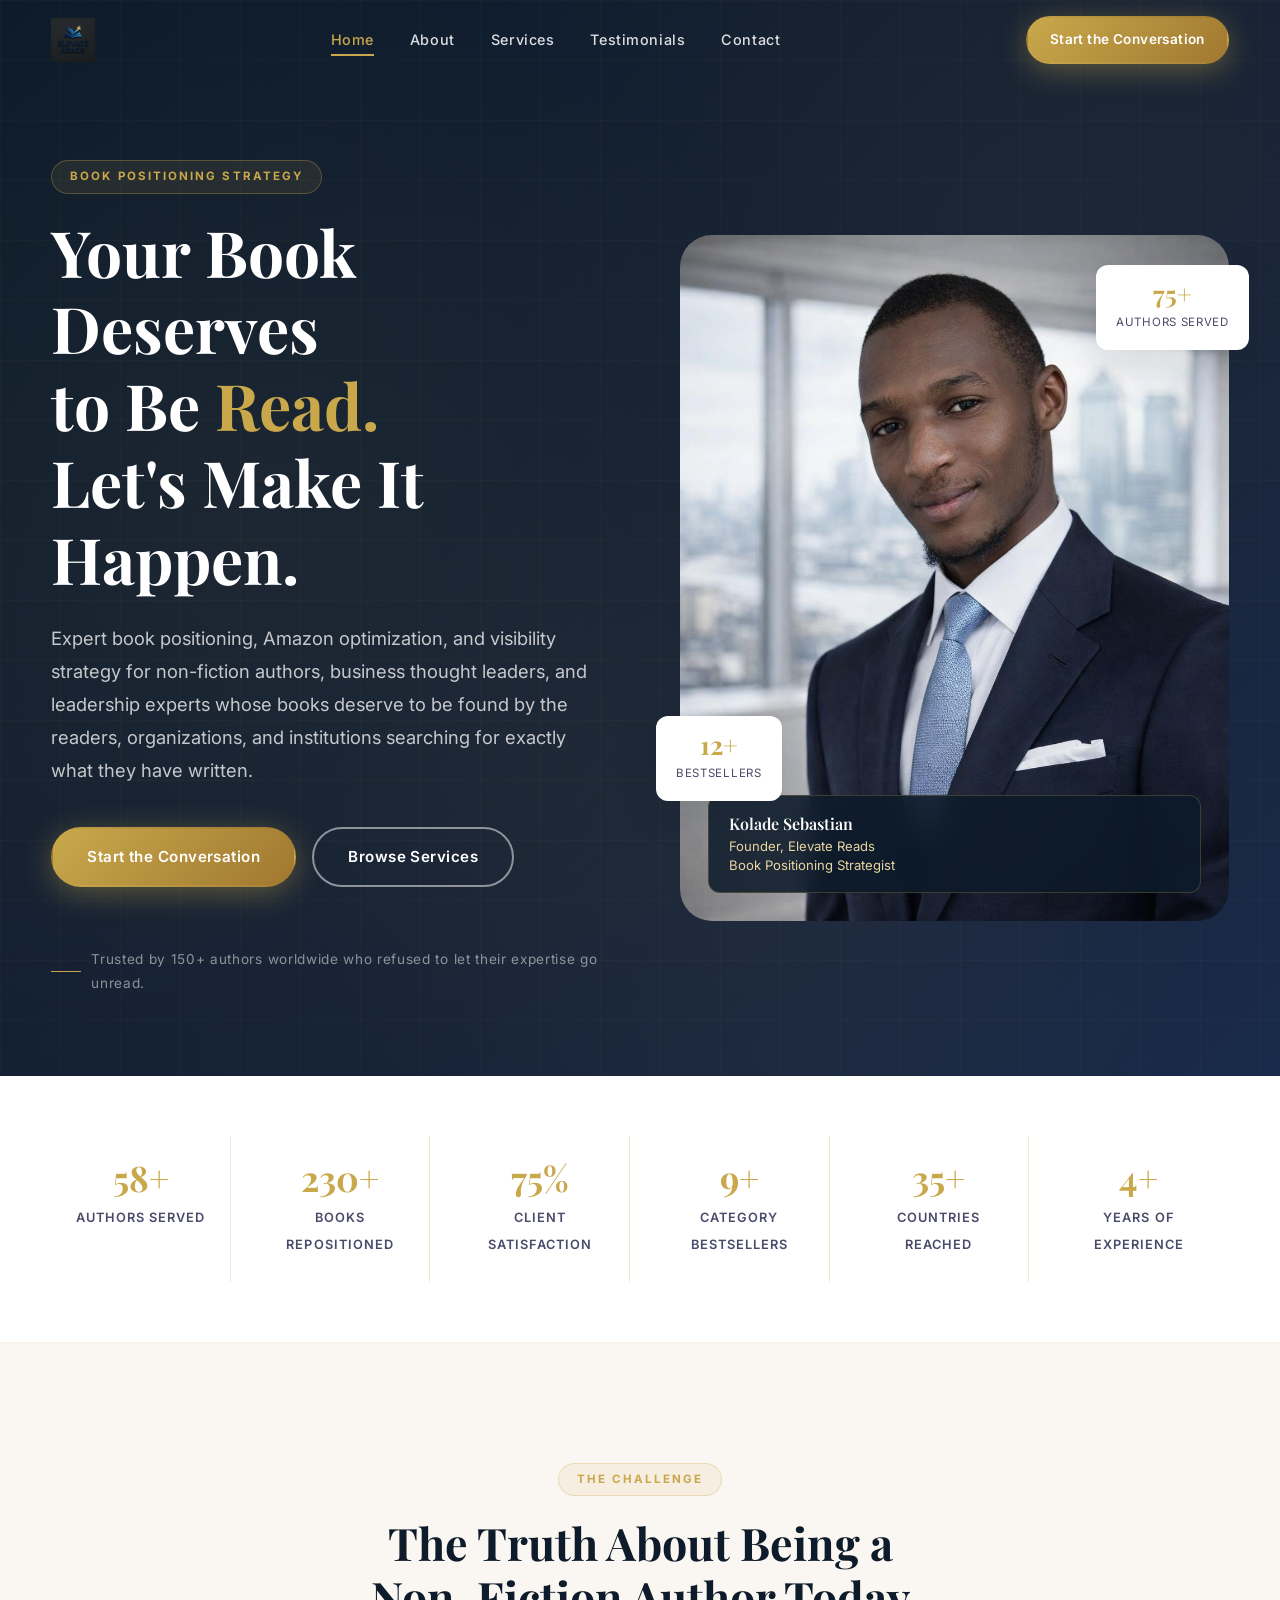
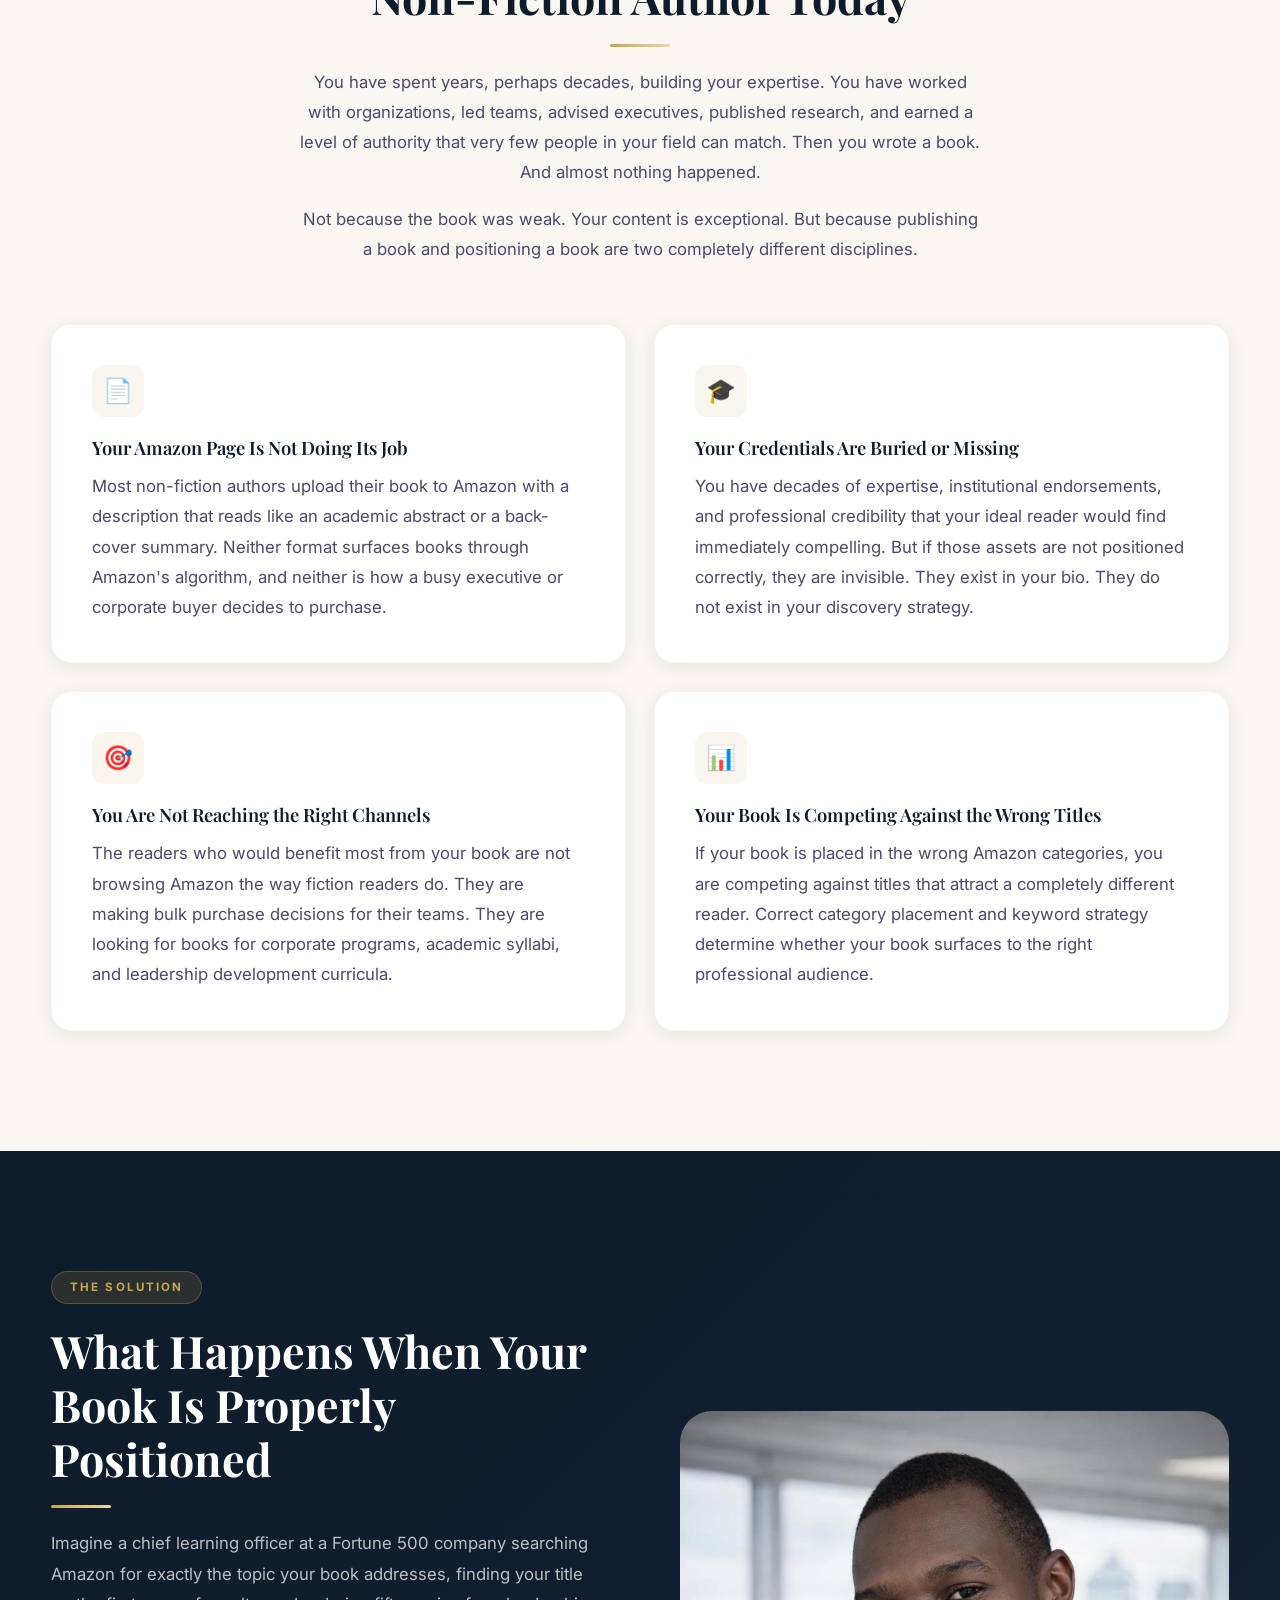
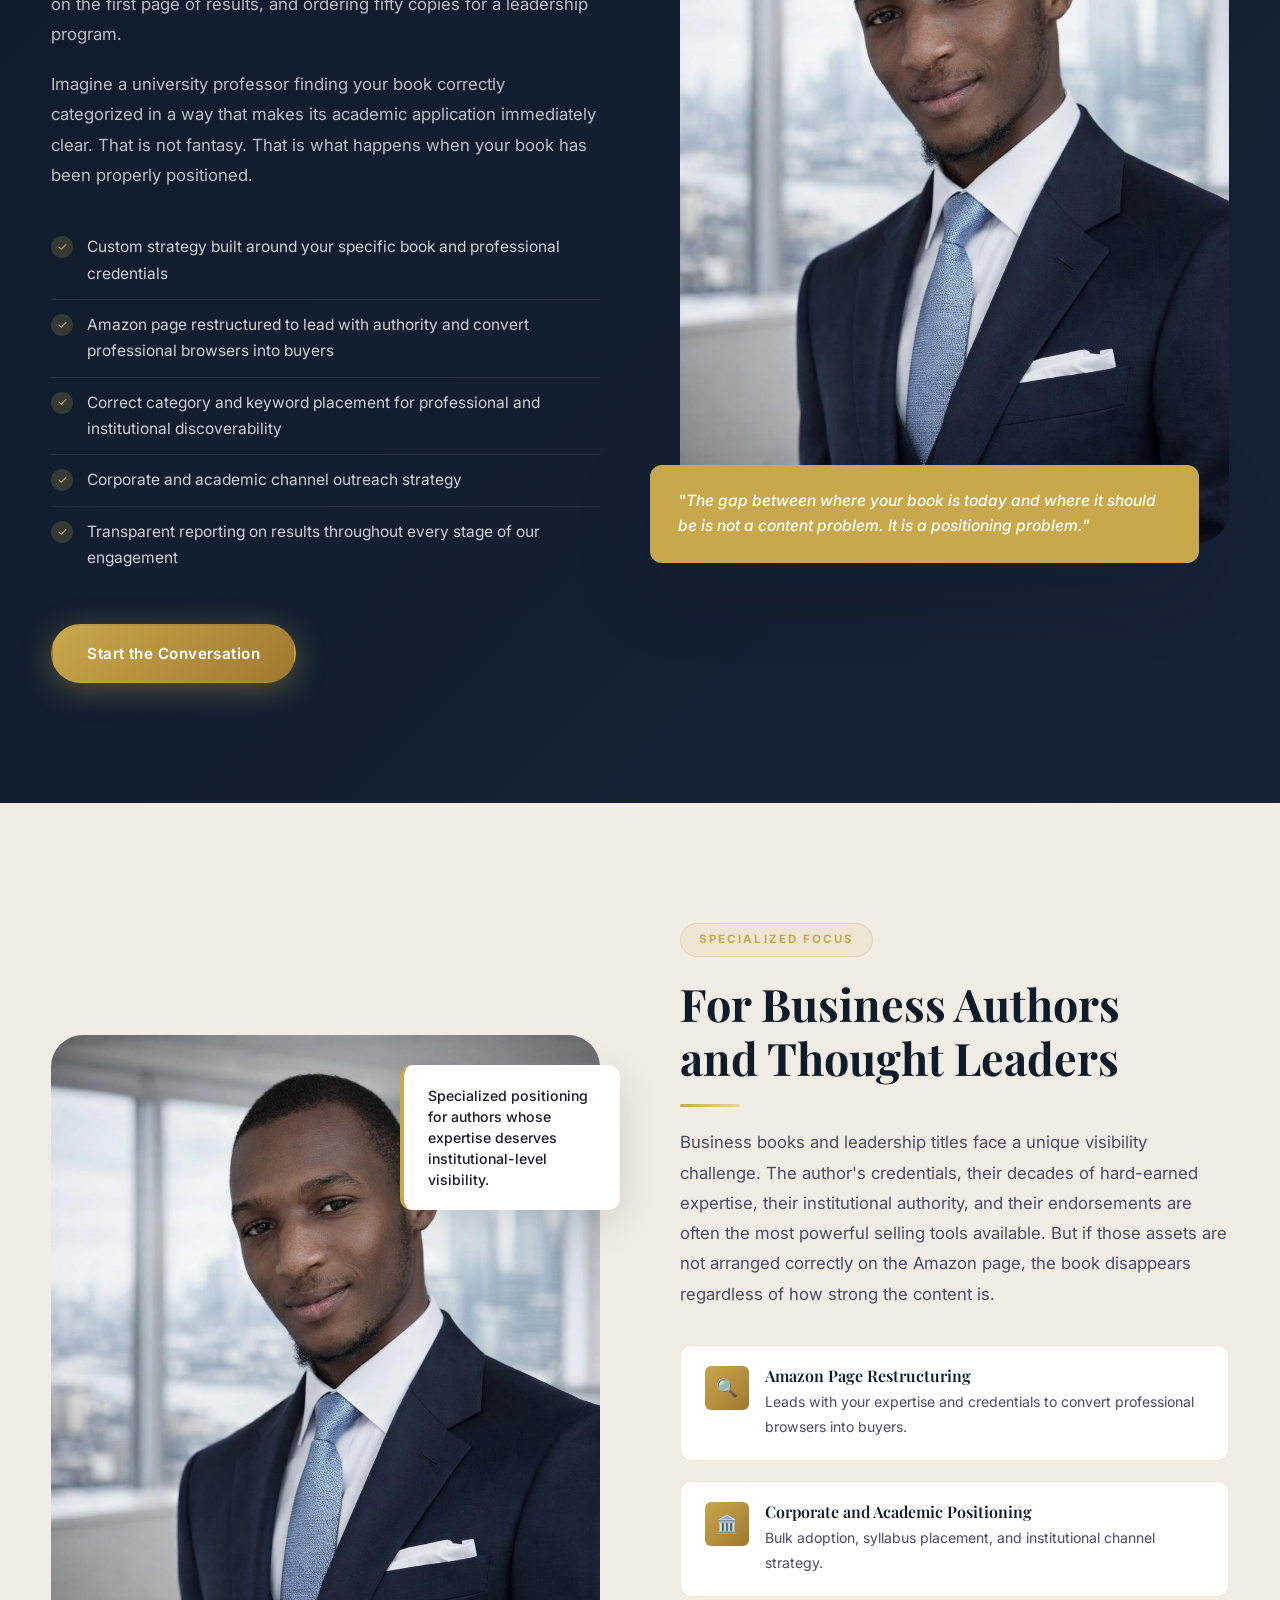
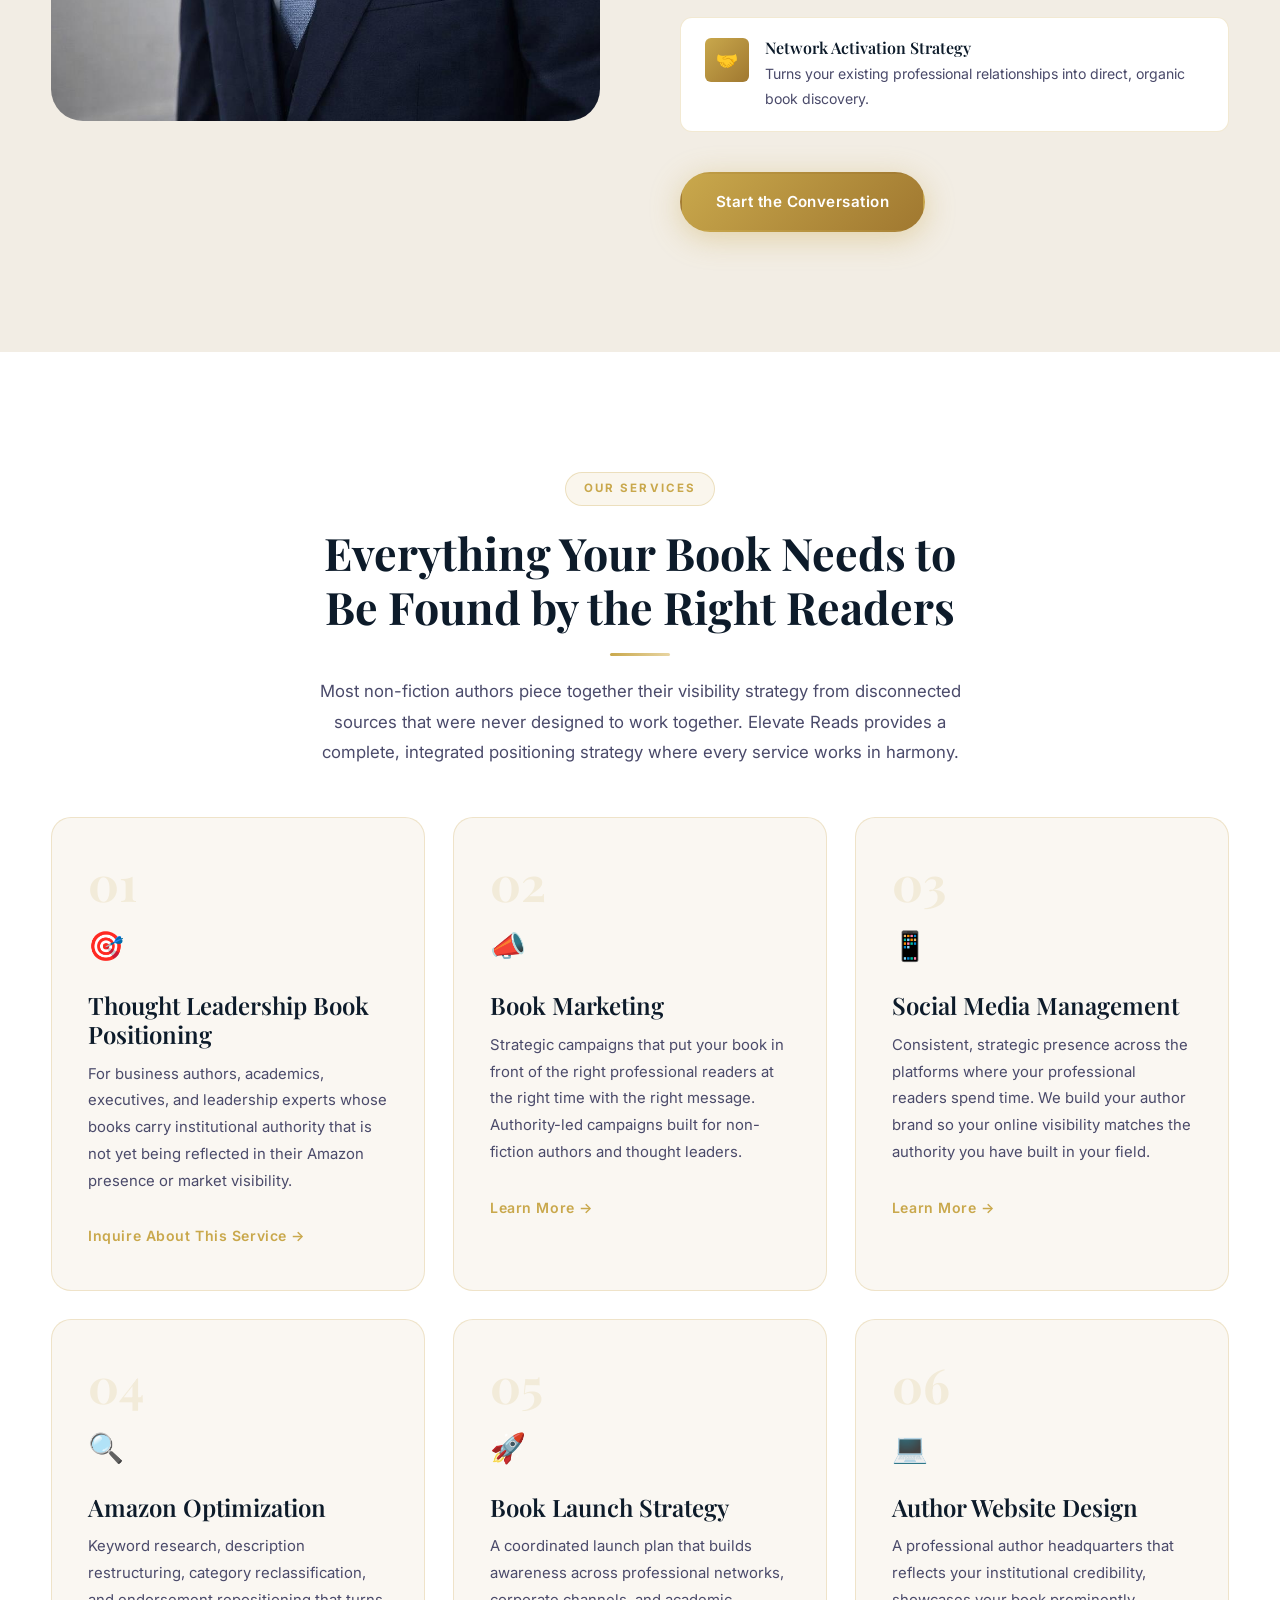
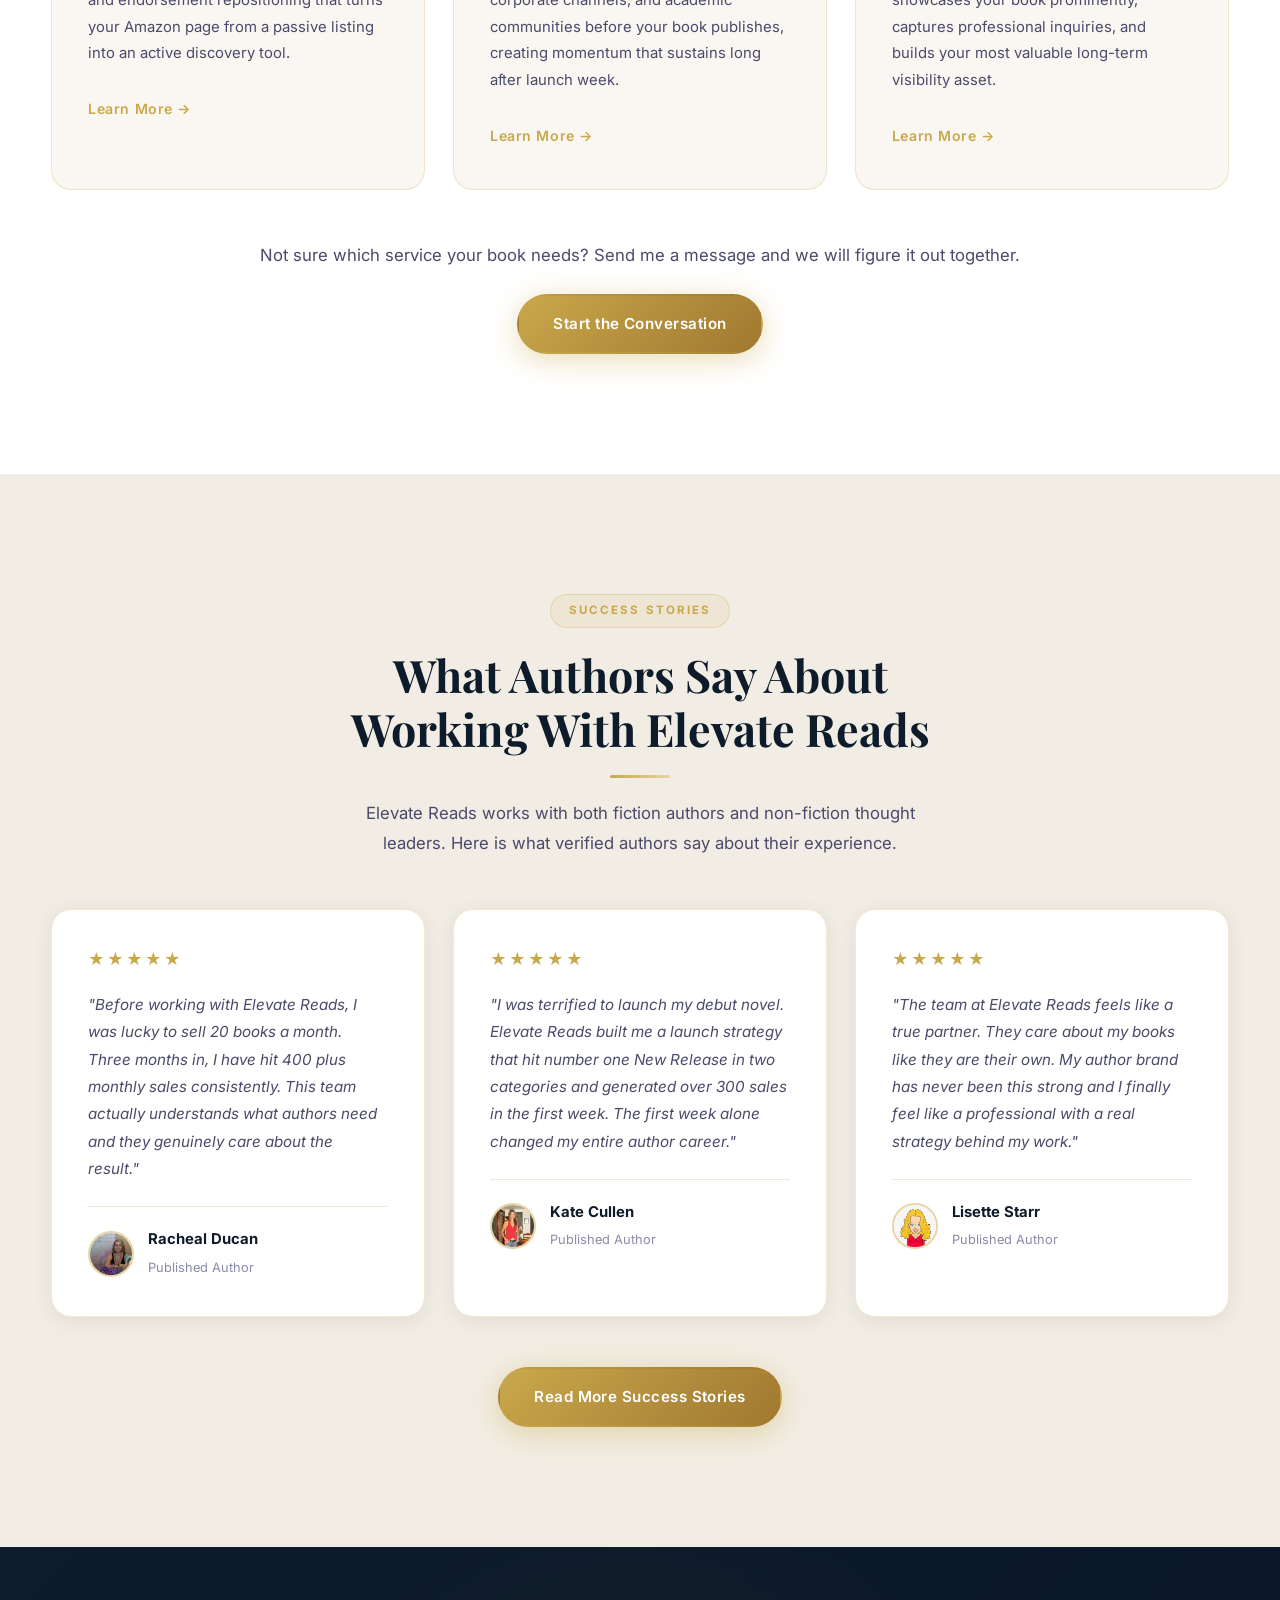
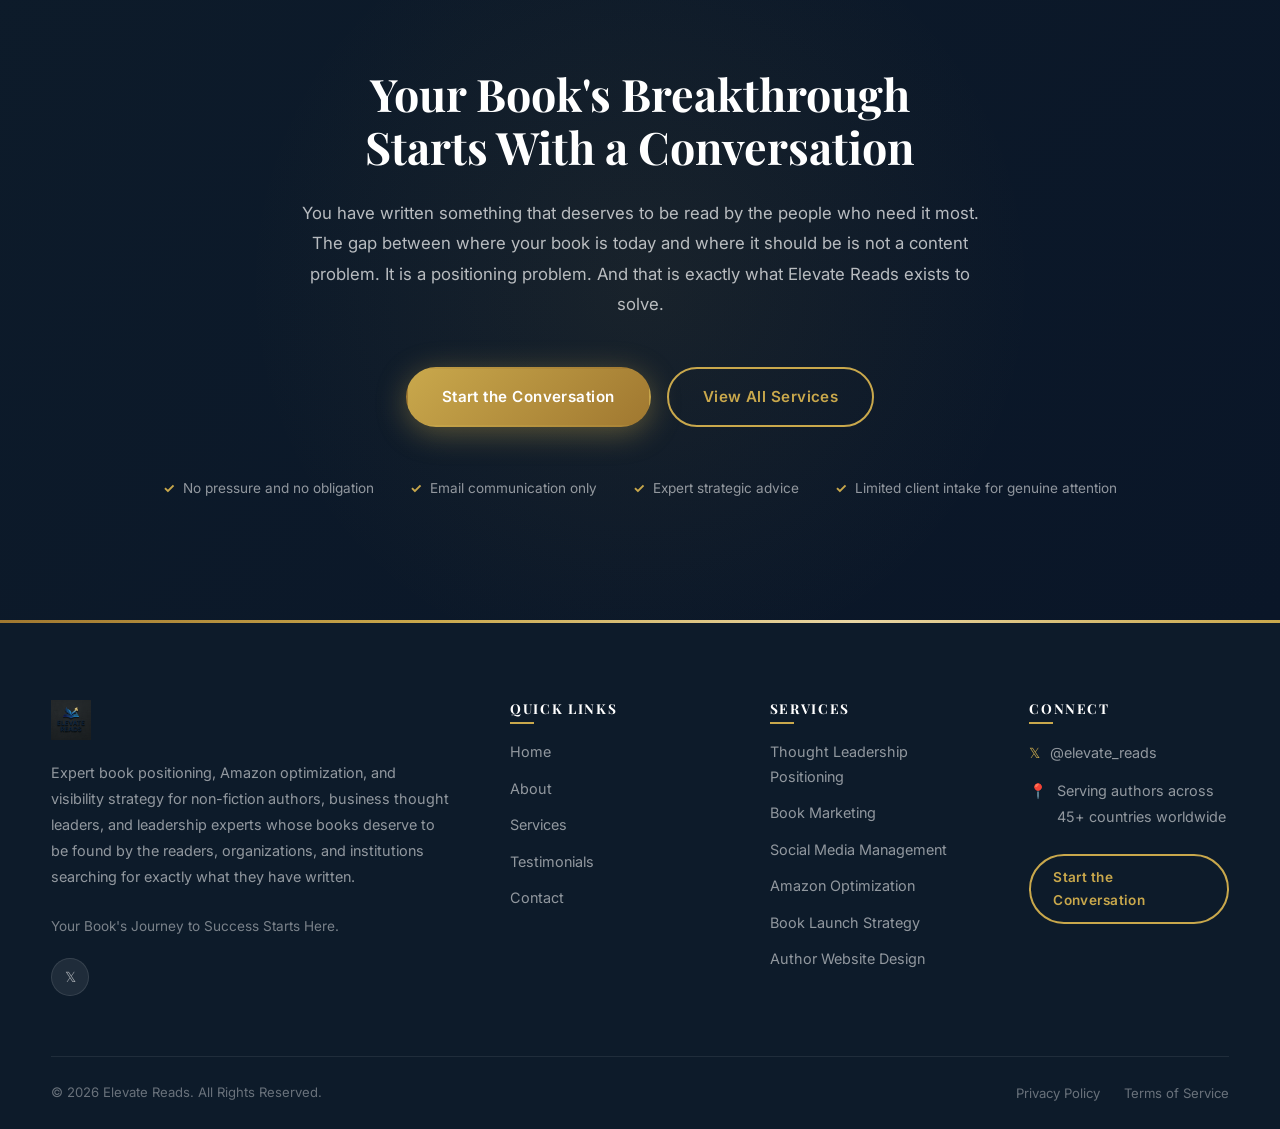
==== commit c8ec152b: "Update index.html" ====
--- a/index.html
+++ b/index.html
@@ -85,11 +85,11 @@
           </div>
         </div>
         <div class="hero-floating-stat stat-1">
-          <span class="stat-number" data-target="150" data-suffix="+">0+</span>
+          <span class="stat-number" data-target="75" data-suffix="+">0+</span>
           <span class="stat-label">Authors Served</span>
         </div>
         <div class="hero-floating-stat stat-2">
-          <span class="stat-number" data-target="75" data-suffix="+">0+</span>
+          <span class="stat-number" data-target="12" data-suffix="+">0+</span>
           <span class="stat-label">Bestsellers</span>
         </div>
       </div>
@@ -102,7 +102,7 @@
   <div class="container">
     <div class="trust-bar-grid">
       <div class="trust-metric" data-animate="fade-up" data-delay="0">
-        <span class="trust-number" data-target="150" data-suffix="+">0+</span>
+        <span class="trust-number" data-target="75" data-suffix="+">0+</span>
         <span class="trust-label">Authors Served</span>
       </div>
       <div class="trust-metric" data-animate="fade-up" data-delay="100">
@@ -114,7 +114,7 @@
         <span class="trust-label">Client Satisfaction</span>
       </div>
       <div class="trust-metric" data-animate="fade-up" data-delay="300">
-        <span class="trust-number" data-target="75" data-suffix="+">0+</span>
+        <span class="trust-number" data-target="12" data-suffix="+">0+</span>
         <span class="trust-label">Category Bestsellers</span>
       </div>
       <div class="trust-metric" data-animate="fade-up" data-delay="400">
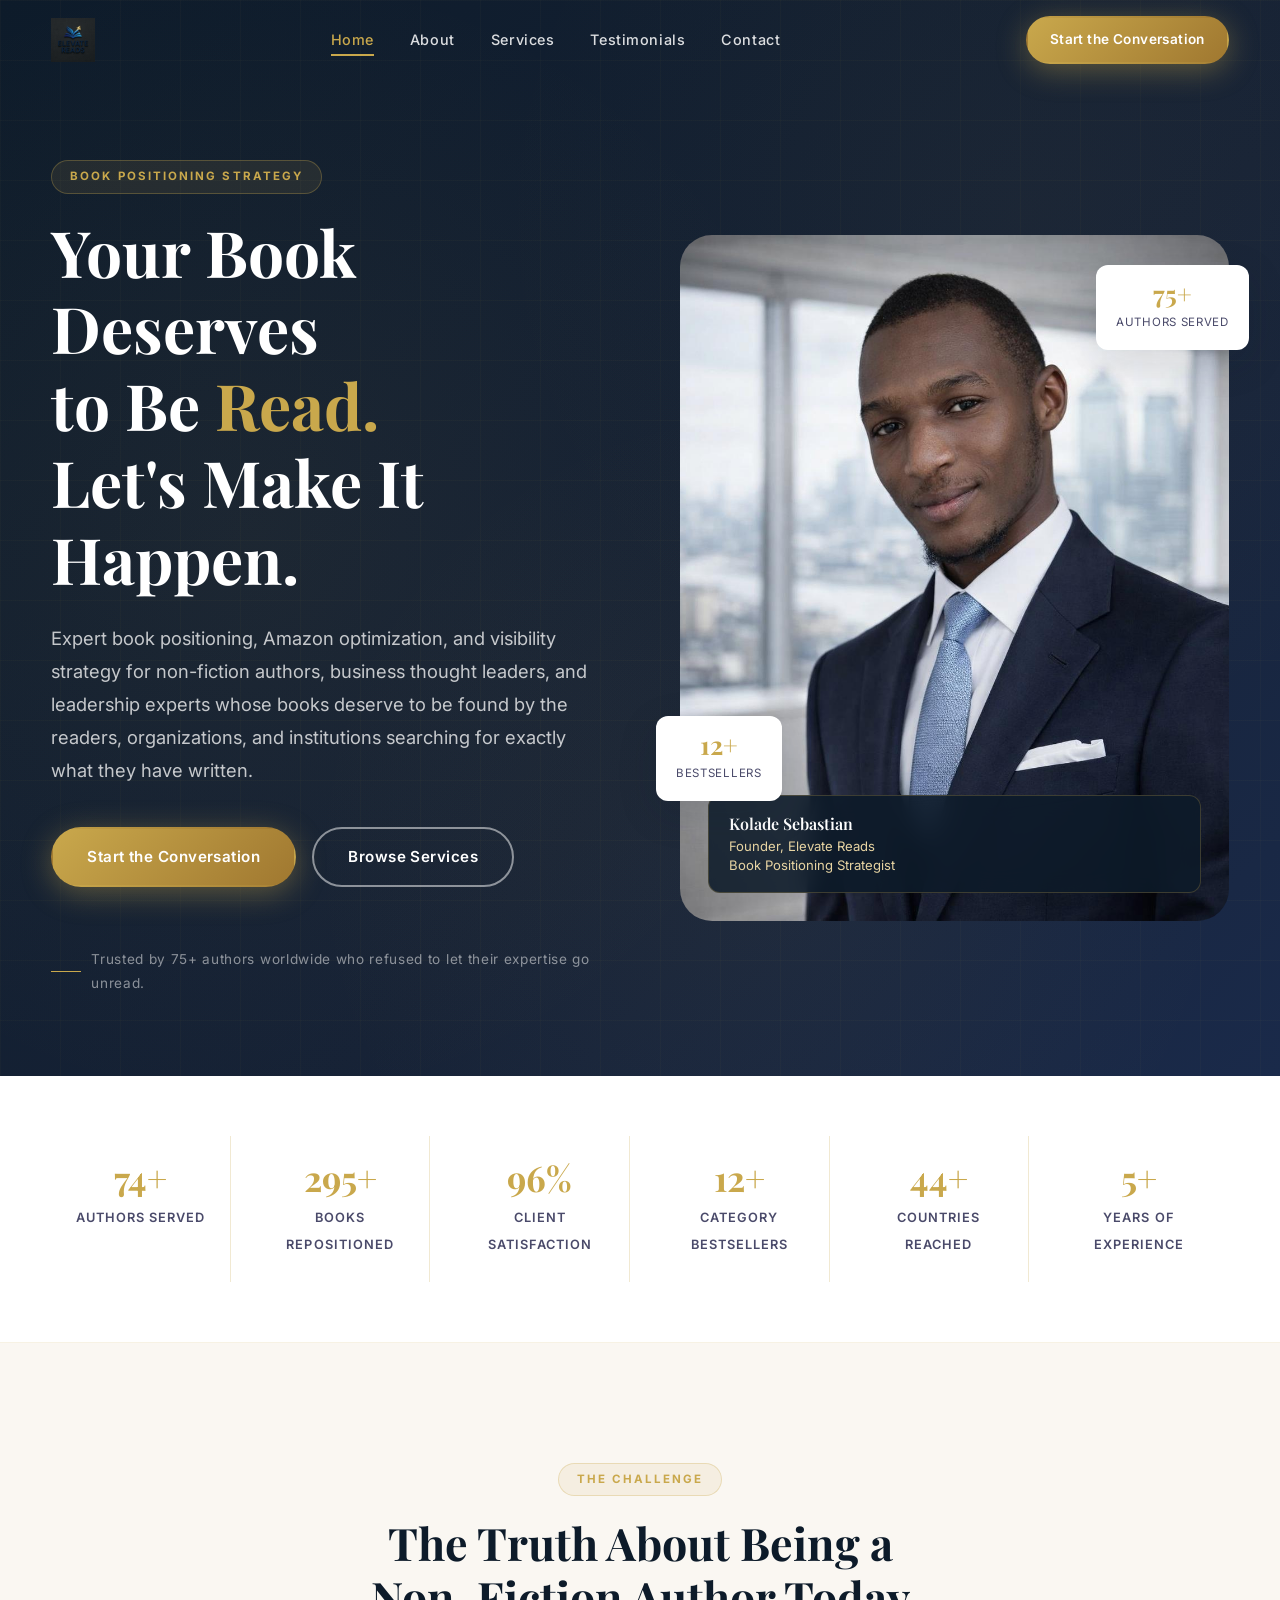
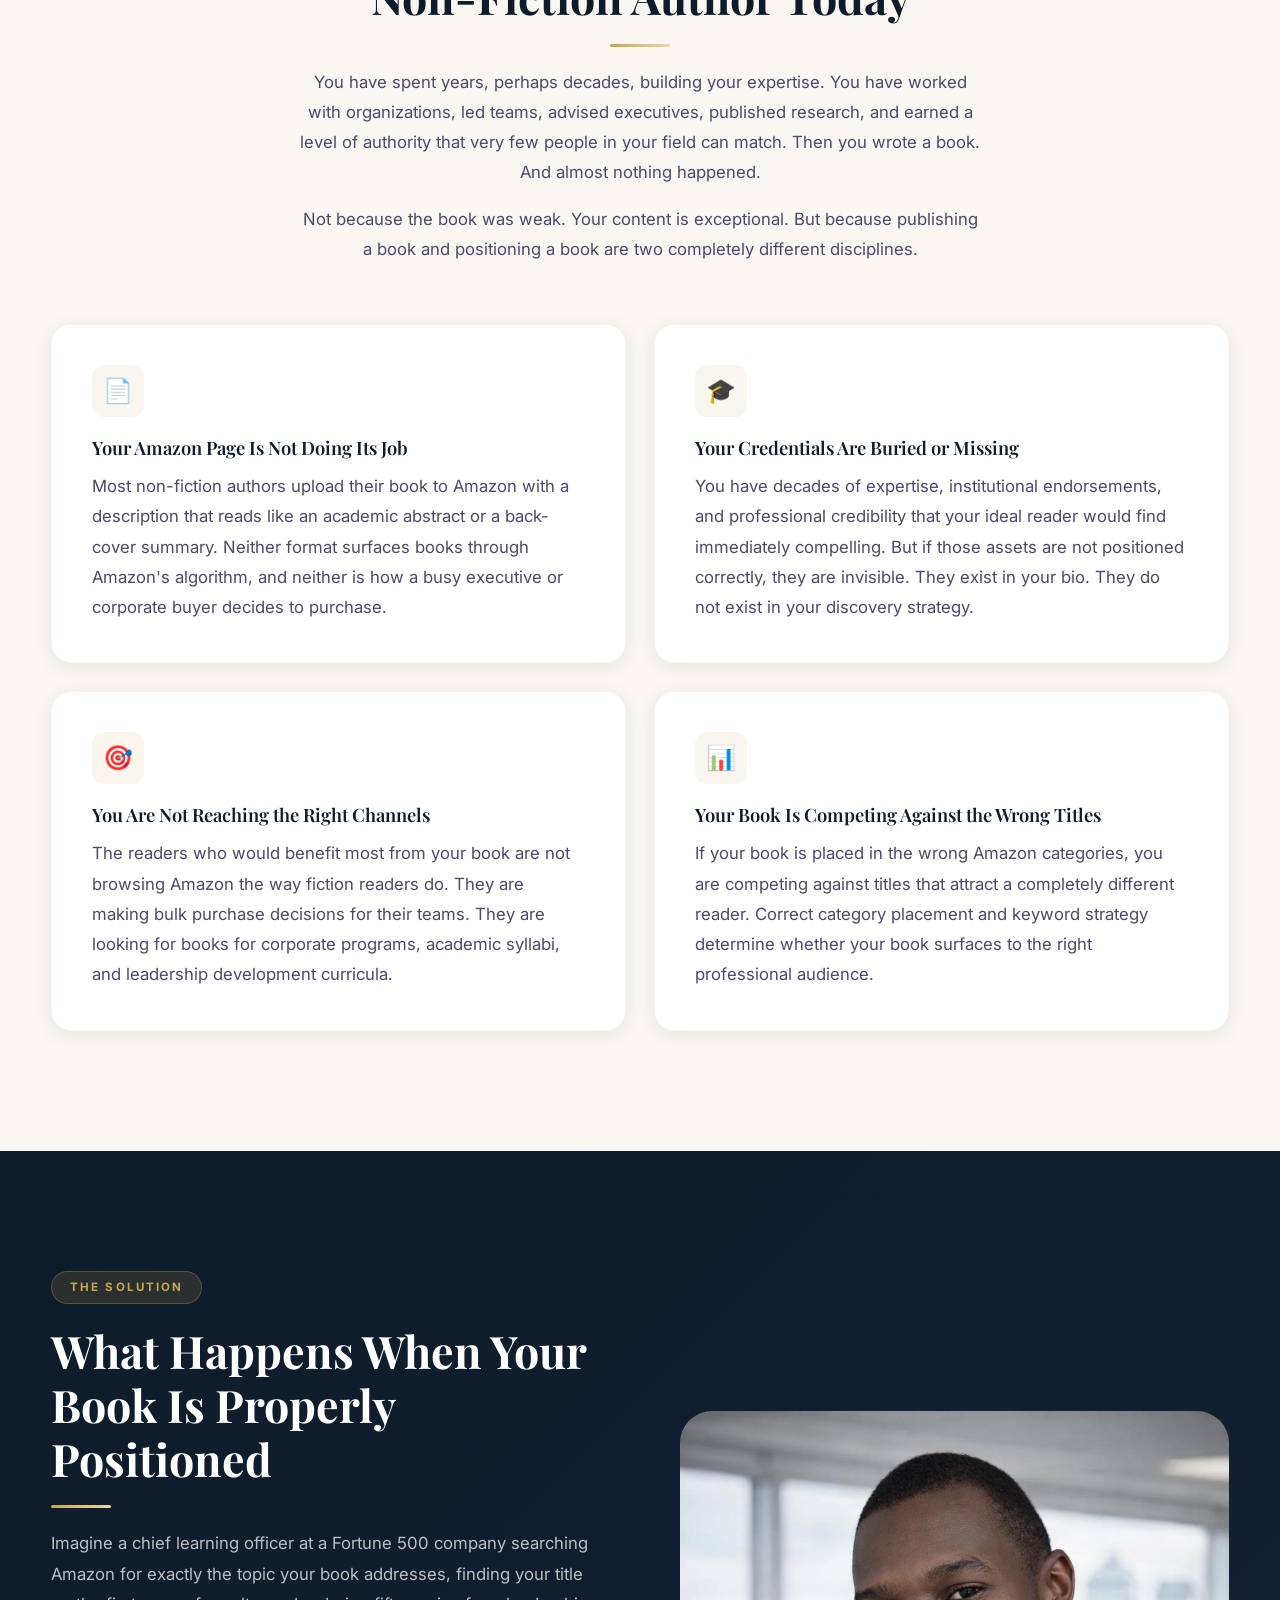
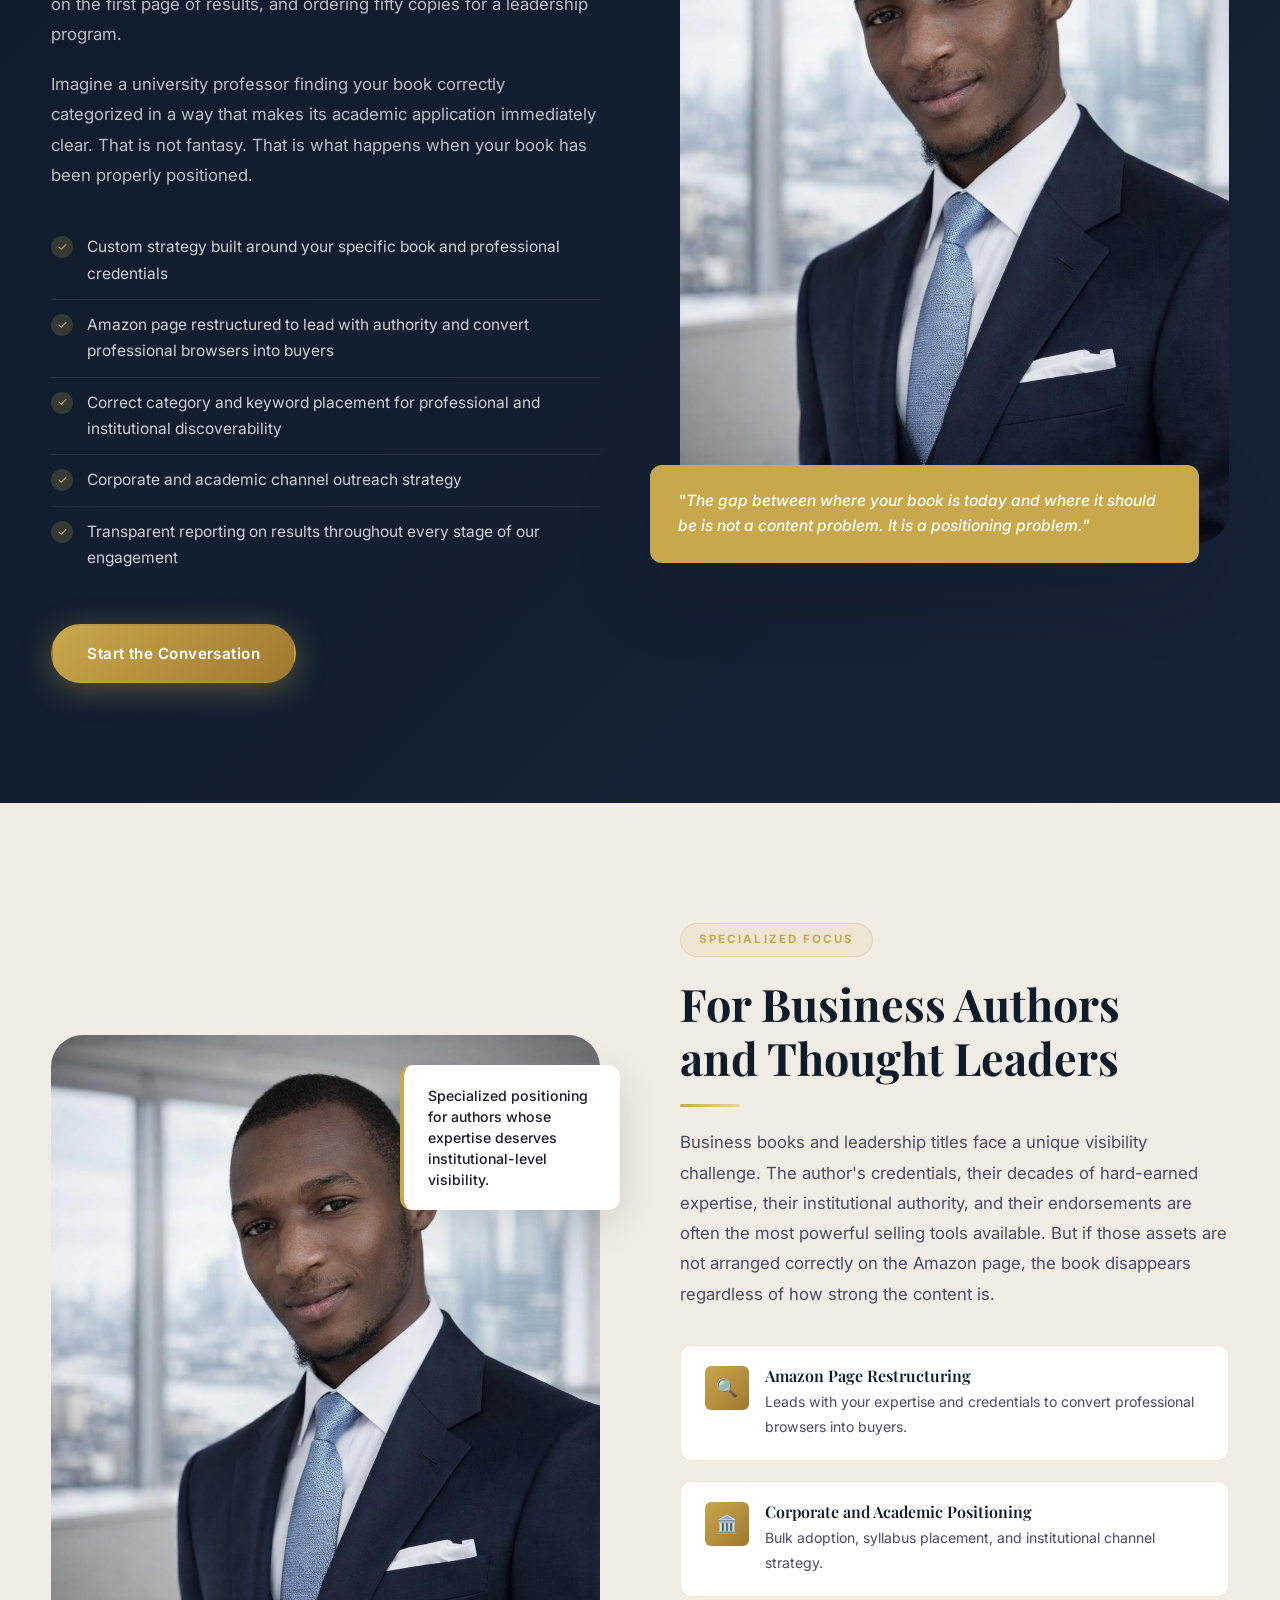
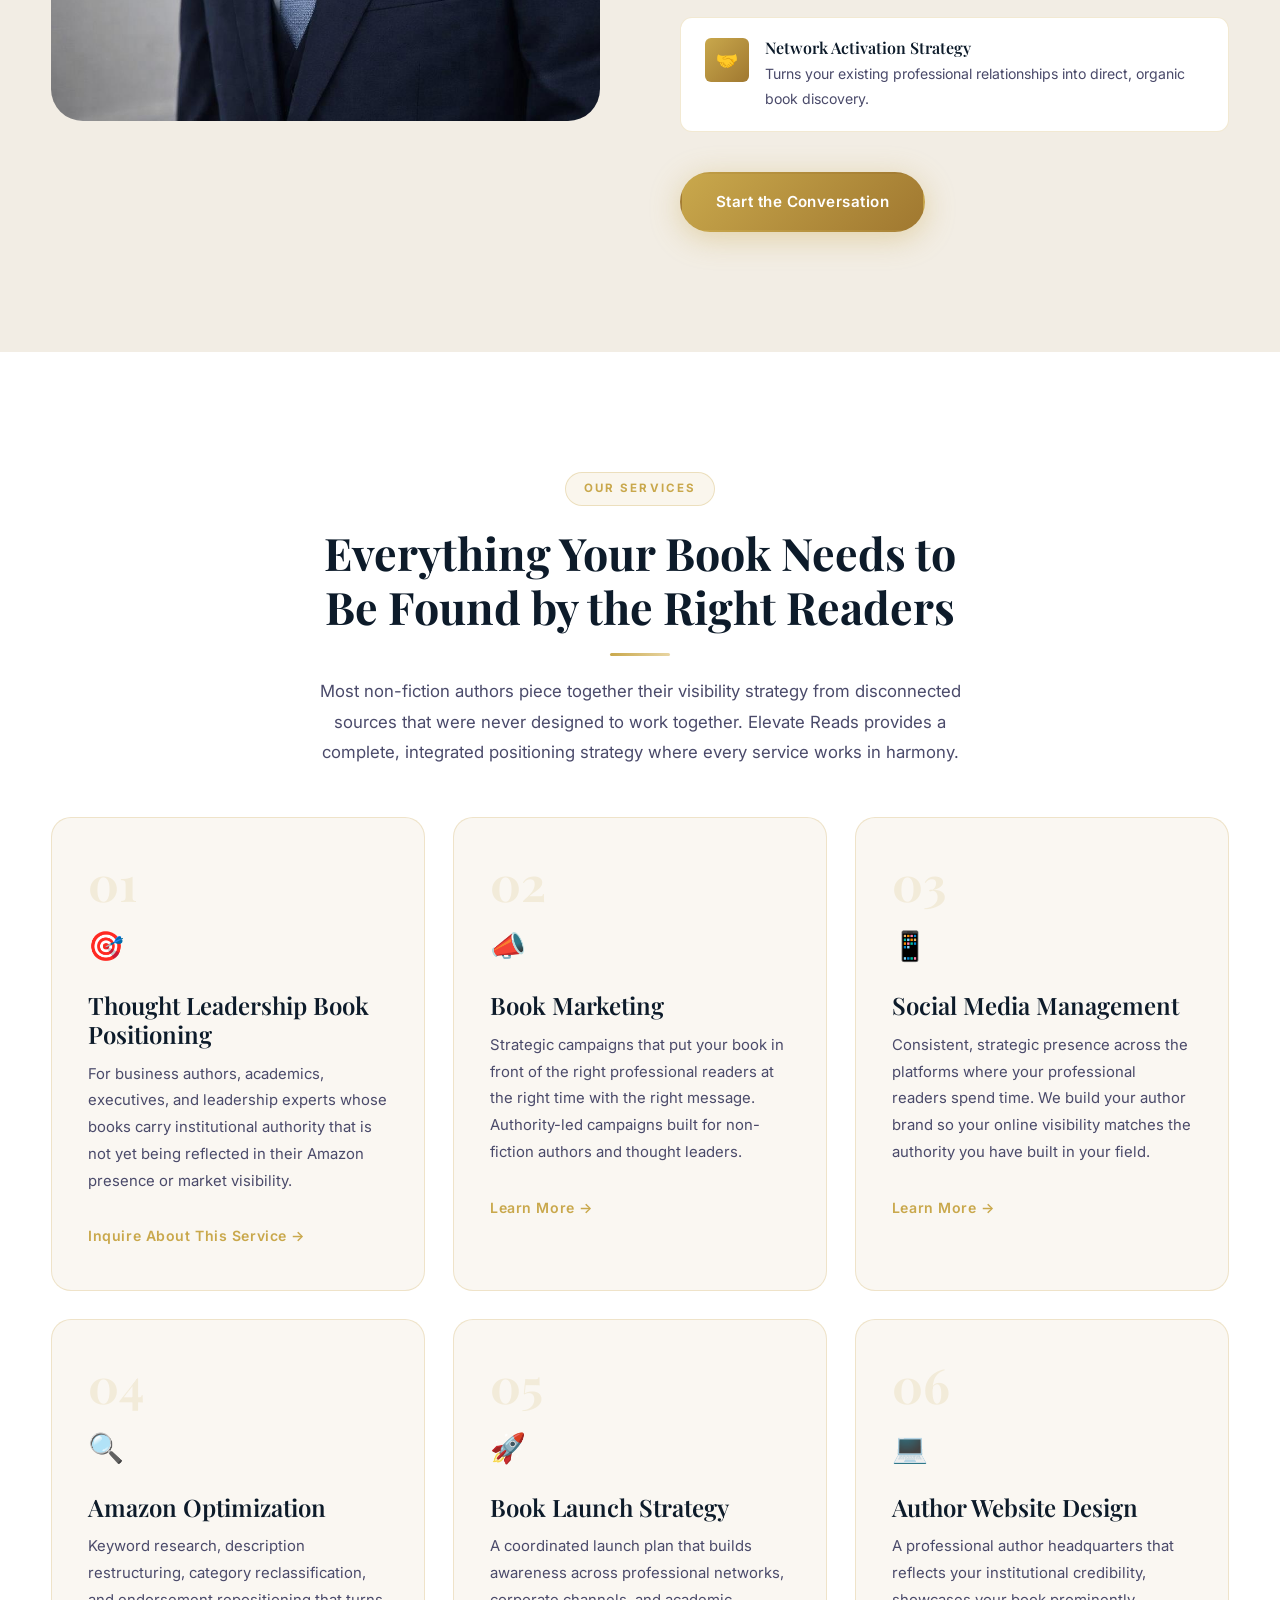
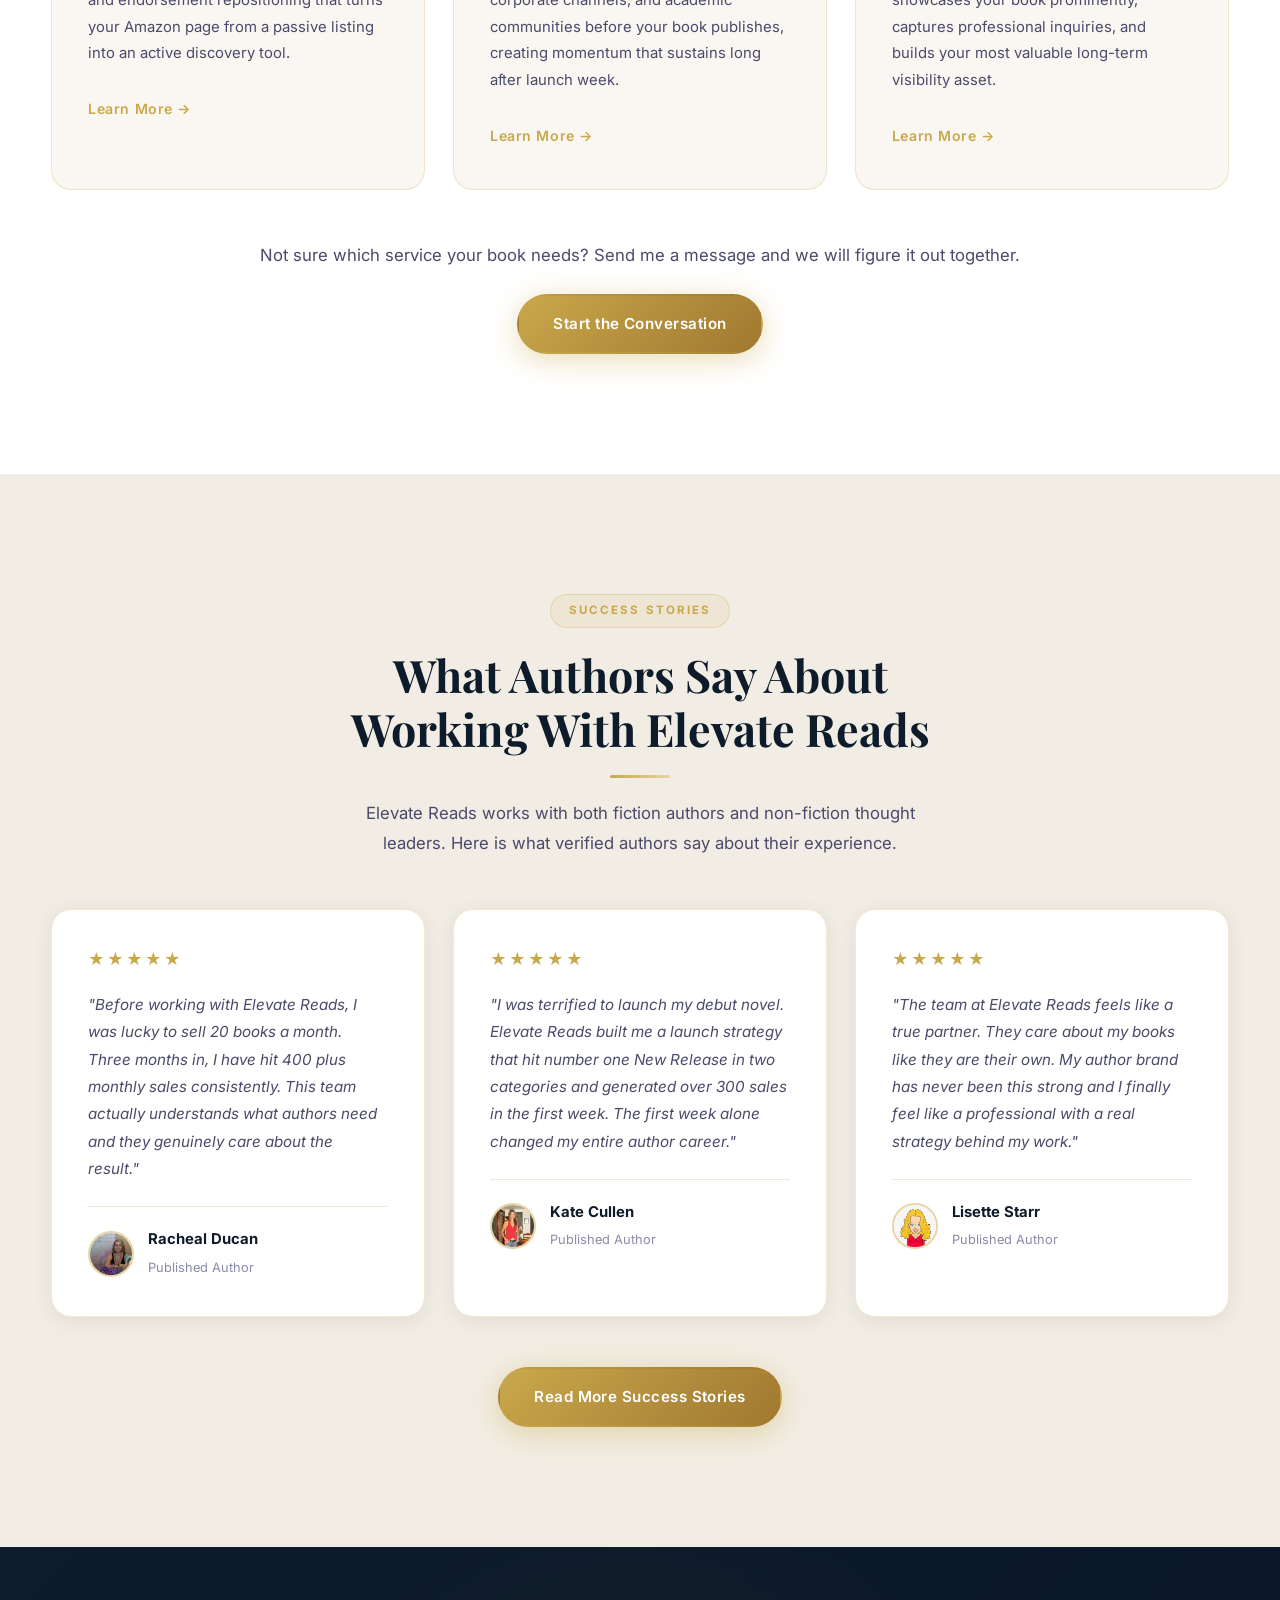
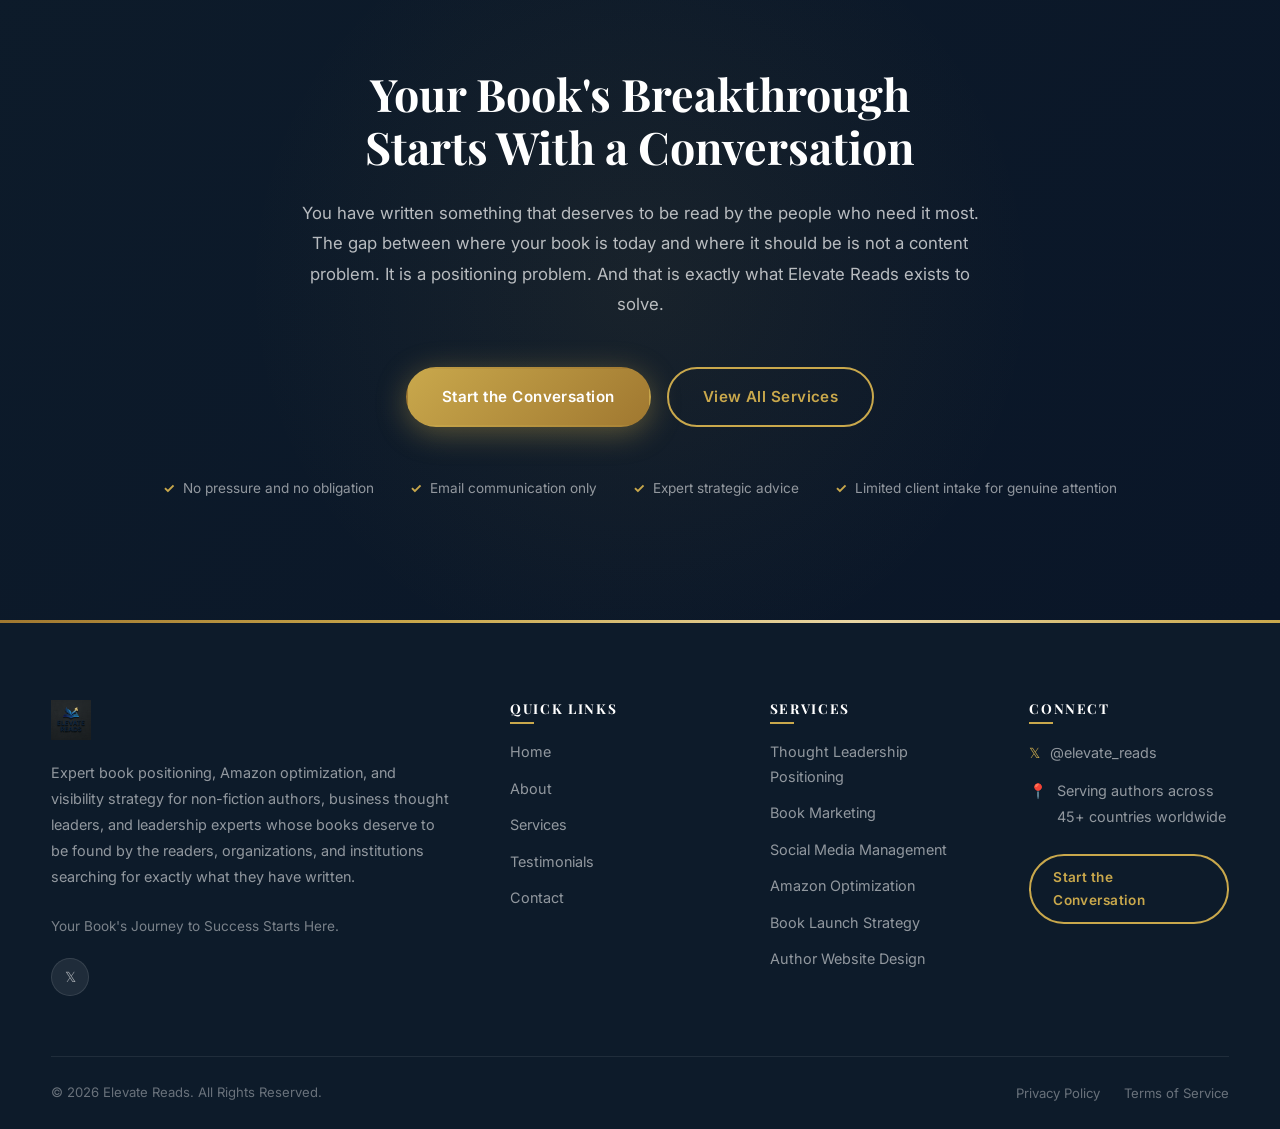
==== commit 380ad56d: "Update index.html" ====
--- a/index.html
+++ b/index.html
@@ -74,7 +74,7 @@
           <a href="contact.html" class="btn btn-primary">Start the Conversation</a>
           <a href="services.html" class="btn btn-secondary" style="color:#fff;border-color:rgba(255,255,255,0.5);">Browse Services</a>
         </div>
-        <p class="hero-trust-text">Trusted by 150+ authors worldwide who refused to let their expertise go unread.</p>
+        <p class="hero-trust-text">Trusted by 75+ authors worldwide who refused to let their expertise go unread.</p>
       </div>
       <div class="hero-visual">
         <div class="hero-founder-frame">
